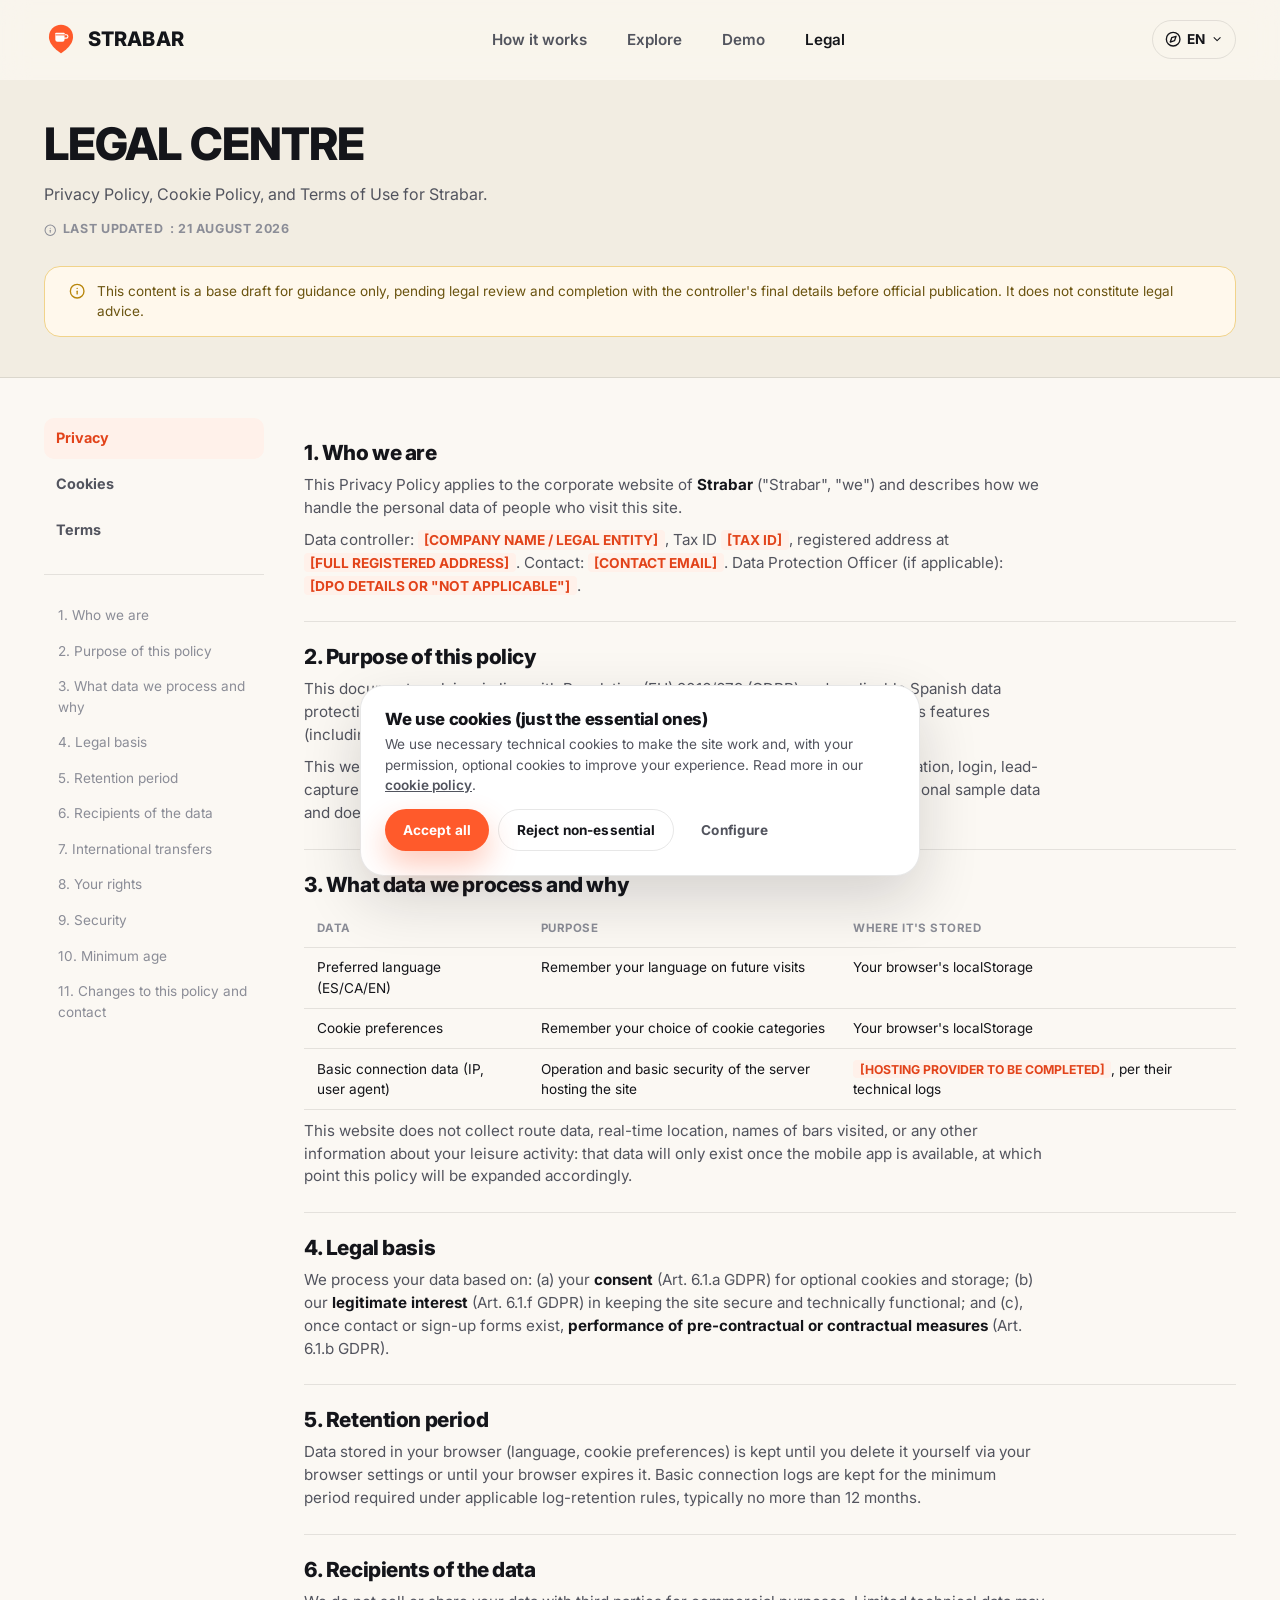
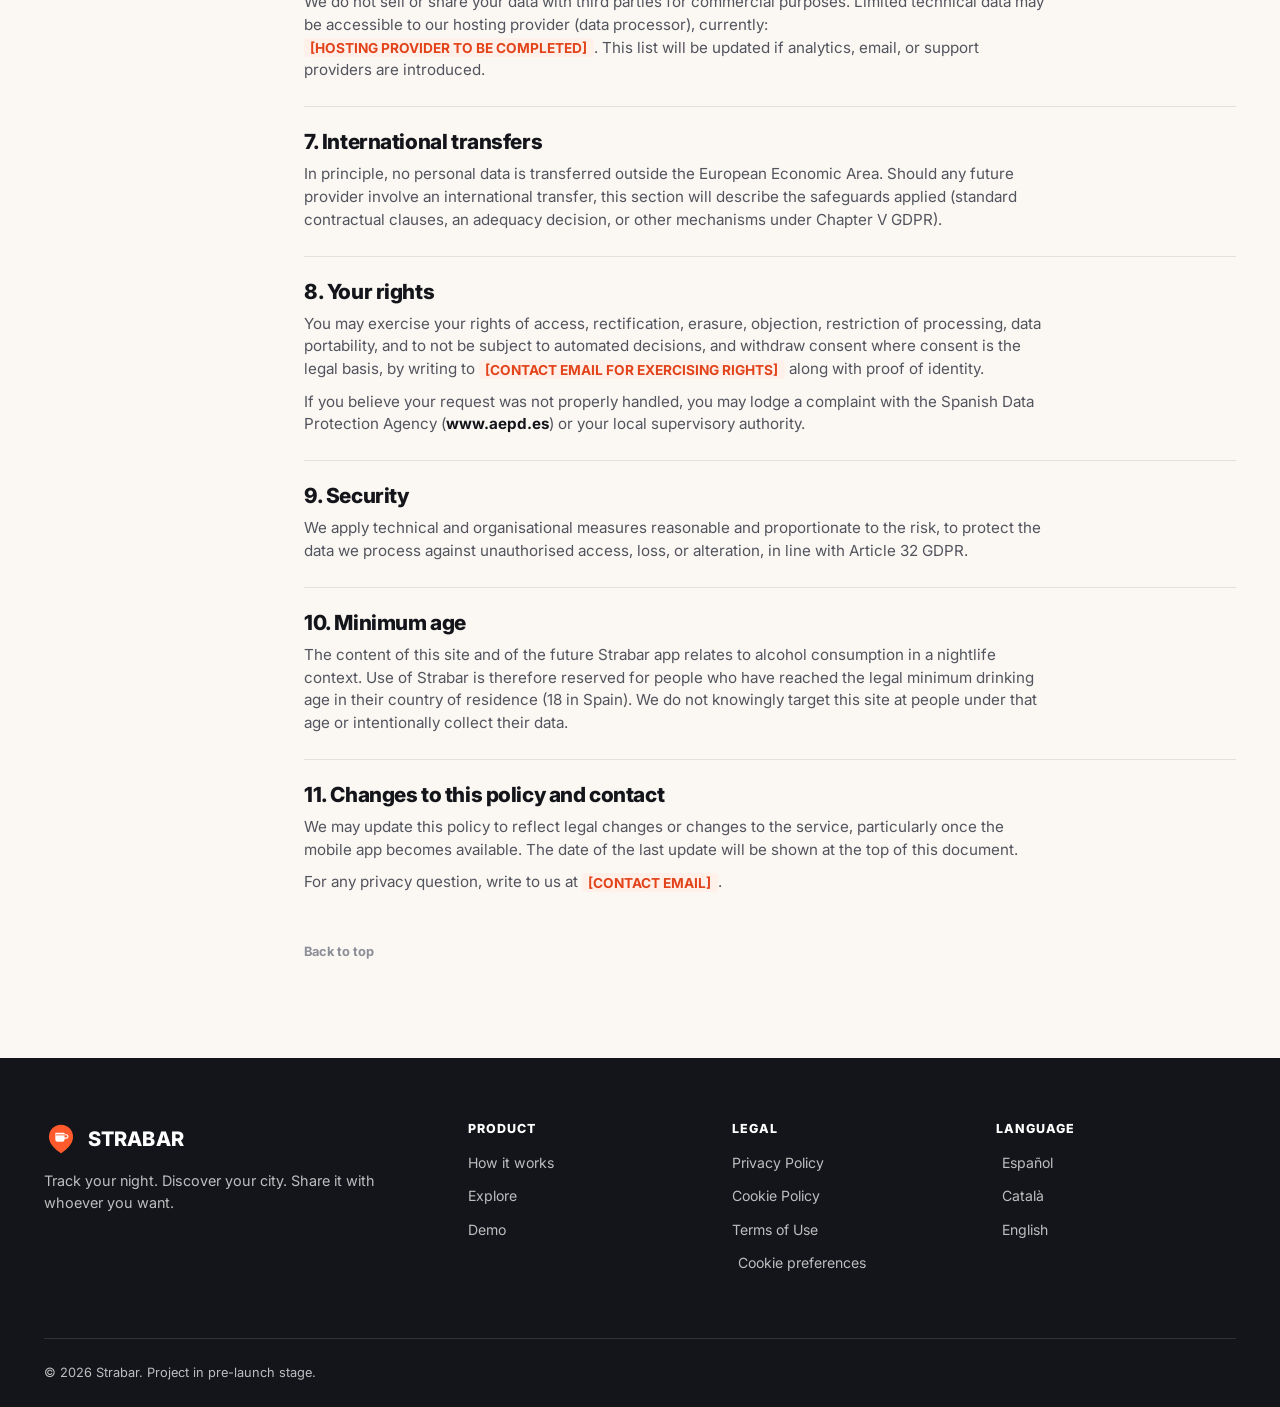
==== legal.html @ cbfdb794 "Add Strabar corporate landing page (HTML/CSS/vanilla JS) Full pre-launch marketing site for Strabar," ====
<!DOCTYPE html>
<html lang="es">
  <head>
    <meta charset="UTF-8" />
    <meta name="viewport" content="width=device-width, initial-scale=1" />
    <title>Strabar — Legal</title>
    <meta name="description" content="Privacy Policy, Cookie Policy and Terms of Use for Strabar." />
    <meta name="theme-color" content="#FBF8F3" />
    <link rel="icon" href="data:image/svg+xml,%3Csvg xmlns='http://www.w3.org/2000/svg' viewBox='0 0 48 48'%3E%3Cpath d='M24 4C14.6 4 7 11.6 7 21c0 13 17 23 17 23s17-10 17-23C41 11.6 33.4 4 24 4z' fill='%23FF5A2B'/%3E%3Cpath d='M17 15h11a1 1 0 0 1 1 1v9a3 3 0 0 1-3 3h-7a3 3 0 0 1-3-3v-9a1 1 0 0 1 1-1z' fill='%23fff'/%3E%3C/svg%3E" />
    <link rel="preconnect" href="https://fonts.googleapis.com" />
    <link rel="preconnect" href="https://fonts.gstatic.com" crossorigin />
    <link href="https://fonts.googleapis.com/css2?family=Inter:wght@400;500;600;700;800;900&display=swap" rel="stylesheet" />
    <link rel="stylesheet" href="css/style.css" />
    <link rel="stylesheet" href="css/responsive.css" />
    <link rel="stylesheet" href="css/legal.css" />
  </head>
  <body id="top">
    <svg style="display: none" aria-hidden="true">
      <symbol id="icon-logo" viewBox="0 0 48 48">
        <path d="M24 4C14.6 4 7 11.6 7 21c0 13 17 23 17 23s17-10 17-23C41 11.6 33.4 4 24 4z" fill="#FF5A2B" stroke="none" />
        <path d="M17 15h11a1 1 0 0 1 1 1v9a3 3 0 0 1-3 3h-7a3 3 0 0 1-3-3v-9a1 1 0 0 1 1-1z" fill="#FFFFFF" stroke="none" />
        <path d="M29 18h2.4a2.4 2.4 0 0 1 0 4.8H29" fill="none" stroke="#FFFFFF" stroke-width="1.6" />
        <line x1="17" y1="18.2" x2="29" y2="18.2" stroke="#FF5A2B" stroke-width="1.3" />
      </symbol>
      <symbol id="icon-chevron-down" viewBox="0 0 24 24"><polyline points="6 9 12 15 18 9" /></symbol>
      <symbol id="icon-info" viewBox="0 0 24 24"><circle cx="12" cy="12" r="10" /><line x1="12" y1="16" x2="12" y2="12" /><line x1="12" y1="8" x2="12.01" y2="8" /></symbol>
      <symbol id="icon-x" viewBox="0 0 24 24"><line x1="18" y1="6" x2="6" y2="18" /><line x1="6" y1="6" x2="18" y2="18" /></symbol>
      <symbol id="icon-compass" viewBox="0 0 24 24"><circle cx="12" cy="12" r="10" /><polygon points="16.24 7.76 14.12 14.12 7.76 16.24 9.88 9.88 16.24 7.76" /></symbol>
      <symbol id="icon-arrow-up" viewBox="0 0 24 24"><line x1="12" y1="19" x2="12" y2="5" /><polyline points="5 12 12 5 19 12" /></symbol>
    </svg>

    <a class="skip-link" href="#main" data-i18n="nav.skip">Skip to main content</a>

    <!-- ===================== HEADER (shared) ===================== -->
    <header class="site-header">
      <div class="container">
        <a href="index.html" class="brand">
          <svg class="icon brand-mark" aria-hidden="true"><use href="#icon-logo" /></svg>
          <span class="brand-word">Strabar</span>
        </a>
        <nav class="nav-desktop" aria-label="Primary">
          <ul>
            <li><a href="index.html#how" data-i18n="nav.how">How it works</a></li>
            <li><a href="index.html#discover" data-i18n="nav.explore">Explore</a></li>
            <li><a href="index.html#demo" data-i18n="nav.demo">Demo</a></li>
            <li><a href="legal.html" aria-current="page" data-i18n="nav.legal">Legal</a></li>
          </ul>
        </nav>
        <div class="header-actions">
          <div class="lang-switch">
            <button class="lang-btn" aria-haspopup="true" aria-expanded="false">
              <svg class="icon" aria-hidden="true"><use href="#icon-compass" /></svg>
              <span data-lang-current-label>ES</span>
              <svg class="icon" aria-hidden="true" style="width: 0.9em; height: 0.9em"><use href="#icon-chevron-down" /></svg>
            </button>
            <div class="lang-menu" role="menu">
              <button class="lang-option" role="menuitemradio" data-lang-option="es" aria-checked="true">Español</button>
              <button class="lang-option" role="menuitemradio" data-lang-option="ca" aria-checked="false">Català</button>
              <button class="lang-option" role="menuitemradio" data-lang-option="en" aria-checked="false">English</button>
            </div>
          </div>
          <button class="hamburger" aria-label="Menu" aria-expanded="false" aria-controls="mobile-nav">
            <span></span><span></span><span></span>
          </button>
        </div>
      </div>
    </header>

    <nav id="mobile-nav" class="mobile-nav" aria-label="Mobile">
      <ul>
        <li><a href="index.html#how" data-i18n="nav.how">How it works</a></li>
        <li><a href="index.html#discover" data-i18n="nav.explore">Explore</a></li>
        <li><a href="index.html#demo" data-i18n="nav.demo">Demo</a></li>
        <li><a href="legal.html" data-i18n="nav.legal">Legal</a></li>
      </ul>
      <div class="mobile-nav-footer">
        <a href="index.html#demo" class="btn btn-primary btn-block" data-i18n="nav.cta">Try the demo</a>
        <div class="mobile-nav-langs">
          <button data-lang-option="es" aria-checked="true">ES</button>
          <button data-lang-option="ca" aria-checked="false">CA</button>
          <button data-lang-option="en" aria-checked="false">EN</button>
        </div>
      </div>
    </nav>

    <main id="main">
      <section class="legal-hero">
        <div class="container">
          <h1 data-i18n="legal.title">Legal centre</h1>
          <p data-i18n="legal.subtitle">Privacy Policy, Cookie Policy, and Terms of Use for Strabar.</p>
          <span class="legal-updated">
            <svg class="icon" style="width: 1em; height: 1em"><use href="#icon-info" /></svg>
            <span data-i18n="legal.updated">Last updated</span>: 21 August 2026
          </span>
          <div class="legal-disclaimer">
            <svg class="icon" aria-hidden="true"><use href="#icon-info" /></svg>
            <span data-i18n="legal.disclaimer">
              This content is a base draft for guidance only, pending legal review and completion with the
              controller's final details before official publication. It does not constitute legal advice.
            </span>
          </div>
        </div>
      </section>

      <div class="container legal-layout">
        <!-- Mobile tab bar -->
        <div class="legal-tabbar" role="tablist">
          <button class="is-active" data-doc-tab="privacy" data-i18n="legal.tabPrivacy">Privacy</button>
          <button data-doc-tab="cookies" data-i18n="legal.tabCookies">Cookies</button>
          <button data-doc-tab="terms" data-i18n="legal.tabTerms">Terms</button>
        </div>

        <!-- Desktop sidebar -->
        <aside class="legal-sidebar">
          <nav aria-label="Legal documents">
            <div class="legal-doc-switch">
              <button class="is-active" data-doc-tab="privacy" data-i18n="legal.tabPrivacy">Privacy</button>
              <button data-doc-tab="cookies" data-i18n="legal.tabCookies">Cookies</button>
              <button data-doc-tab="terms" data-i18n="legal.tabTerms">Terms</button>
            </div>
            <div class="legal-toc" data-legal-toc></div>
          </nav>
        </aside>

        <!-- Content -->
        <div>
          <!-- ============================================================
               PRIVACY POLICY
               ============================================================ -->
          <article class="legal-doc is-active" data-doc="privacy">
            <div class="i18n-block" data-lang="es">
              <section id="priv-1-es"><h2>1. Quiénes somos</h2>
                <p>Esta política de privacidad se aplica al sitio web corporativo de <strong>Strabar</strong> (en adelante, "Strabar" o "nosotros") y describe cómo tratamos los datos personales de las personas que visitan esta web.</p>
                <p>Responsable del tratamiento: <span class="placeholder">[NOMBRE / RAZÓN SOCIAL DE LA EMPRESA]</span>, con NIF/CIF <span class="placeholder">[NIF/CIF]</span> y domicilio en <span class="placeholder">[DOMICILIO SOCIAL COMPLETO]</span>. Contacto: <span class="placeholder">[EMAIL DE CONTACTO]</span>. Delegado de Protección de Datos (si aplica): <span class="placeholder">[DATOS DEL DPO O "NO APLICA"]</span>.</p>
              </section>
              <section id="priv-2-es"><h2>2. Objeto de esta política</h2>
                <p>El objetivo de este documento es informarte, de forma clara y conforme al Reglamento (UE) 2016/679 (RGPD) y a la Ley Orgánica 3/2018 de Protección de Datos Personales y garantía de los derechos digitales (LOPDGDD), sobre cómo tratamos tus datos cuando visitas esta web o interactúas con sus funcionalidades (incluida la demo interactiva).</p>
                <p>Actualmente esta web es un escaparate corporativo e informativo: no existe registro de usuarios, inicio de sesión, formularios de captación ni backend. La demo interactiva funciona íntegramente en tu navegador, con datos ficticios, y no envía información a ningún servidor.</p>
              </section>
              <section id="priv-3-es"><h2>3. Qué datos tratamos y con qué finalidad</h2>
                <div class="legal-table-wrap">
                  <table class="legal-table">
                    <thead><tr><th>Dato</th><th>Finalidad</th><th>Dónde se almacena</th></tr></thead>
                    <tbody>
                      <tr><td>Idioma preferido (ES/CA/EN)</td><td>Recordar tu idioma en próximas visitas</td><td>localStorage de tu navegador</td></tr>
                      <tr><td>Preferencias de cookies</td><td>Recordar tu elección sobre categorías de cookies</td><td>localStorage de tu navegador</td></tr>
                      <tr><td>Datos técnicos de conexión (IP, user-agent)</td><td>Funcionamiento y seguridad básica del servidor que aloja la web</td><td><span class="placeholder">[PROVEEDOR DE HOSTING A COMPLETAR]</span>, según sus logs técnicos</td></tr>
                    </tbody>
                  </table>
                </div>
                <p>No se recogen datos de rutas, ubicación en tiempo real, nombres de bares visitados ni ninguna otra información sobre tu actividad de ocio a través de esta web: esos datos solo existirán cuando la aplicación móvil esté disponible, momento en el que esta política se ampliará con el detalle correspondiente.</p>
              </section>
              <section id="priv-4-es"><h2>4. Base jurídica del tratamiento</h2>
                <p>Tratamos tus datos sobre la base de: (a) tu <strong>consentimiento</strong> (art. 6.1.a RGPD) para las cookies y almacenamientos opcionales; (b) nuestro <strong>interés legítimo</strong> (art. 6.1.f RGPD) en garantizar la seguridad y el correcto funcionamiento técnico de la web; y (c), cuando en el futuro existan formularios de contacto o registro, la <strong>ejecución de medidas precontractuales o contractuales</strong> (art. 6.1.b RGPD).</p>
              </section>
              <section id="priv-5-es"><h2>5. Plazo de conservación</h2>
                <p>Los datos guardados en tu navegador (idioma, preferencias de cookies) se conservan hasta que los borres tú mismo desde la configuración de tu navegador o hasta que caduquen según la política de dicho navegador. Los datos técnicos de conexión se conservan durante el plazo mínimo necesario según la normativa de conservación de logs aplicable, habitualmente no superior a 12 meses.</p>
              </section>
              <section id="priv-6-es"><h2>6. Destinatarios de los datos</h2>
                <p>No cedemos tus datos a terceros con fines comerciales. Podrán acceder a datos técnicos limitados los proveedores que nos prestan servicios de alojamiento web (encargados del tratamiento), actualmente: <span class="placeholder">[PROVEEDOR DE HOSTING A COMPLETAR]</span>. Se actualizará esta lista si se incorporan proveedores de analítica, email o atención al cliente.</p>
              </section>
              <section id="priv-7-es"><h2>7. Transferencias internacionales</h2>
                <p>En principio no se realizan transferencias internacionales de datos fuera del Espacio Económico Europeo. Si en el futuro algún proveedor implicara una transferencia internacional, se informará aquí de las garantías aplicadas (cláusulas contractuales tipo, decisión de adecuación u otras previstas en el Capítulo V del RGPD).</p>
              </section>
              <section id="priv-8-es"><h2>8. Tus derechos</h2>
                <p>Puedes ejercer en cualquier momento tus derechos de acceso, rectificación, supresión, oposición, limitación del tratamiento, portabilidad de los datos y a no ser objeto de decisiones automatizadas, así como retirar tu consentimiento cuando este sea la base del tratamiento, escribiendo a <span class="placeholder">[EMAIL DE CONTACTO PARA EJERCER DERECHOS]</span> adjuntando copia de un documento que acredite tu identidad.</p>
                <p>Si consideras que no hemos atendido correctamente tu solicitud, puedes presentar una reclamación ante la Agencia Española de Protección de Datos (<strong>www.aepd.es</strong>).</p>
              </section>
              <section id="priv-9-es"><h2>9. Seguridad</h2>
                <p>Aplicamos medidas técnicas y organizativas razonables y proporcionadas al riesgo para proteger los datos que tratamos frente a accesos no autorizados, pérdida o alteración, conforme al artículo 32 del RGPD.</p>
              </section>
              <section id="priv-10-es"><h2>10. Edad mínima</h2>
                <p>El contenido de este sitio y de la futura aplicación Strabar está relacionado con el consumo de bebidas alcohólicas en un contexto de ocio nocturno. Por ello, el uso de Strabar está reservado a personas que hayan alcanzado la edad legal mínima para el consumo de alcohol en su país de residencia (en España, 18 años). No dirigimos conscientemente esta web a menores de esa edad ni recogemos intencionadamente sus datos.</p>
              </section>
              <section id="priv-11-es"><h2>11. Cambios en esta política y contacto</h2>
                <p>Podemos actualizar esta política para adaptarla a novedades legislativas o a cambios en el servicio, especialmente quando la aplicación móvil esté disponible. Publicaremos la fecha de la última actualización en la parte superior de este documento.</p>
                <p>Para cualquier consulta sobre privacidad, escríbenos a <span class="placeholder">[EMAIL DE CONTACTO]</span>.</p>
              </section>
            </div>

            <div class="i18n-block" data-lang="en" style="display: none">
              <section id="priv-1-en"><h2>1. Who we are</h2>
                <p>This Privacy Policy applies to the corporate website of <strong>Strabar</strong> ("Strabar", "we") and describes how we handle the personal data of people who visit this site.</p>
                <p>Data controller: <span class="placeholder">[COMPANY NAME / LEGAL ENTITY]</span>, Tax ID <span class="placeholder">[TAX ID]</span>, registered address at <span class="placeholder">[FULL REGISTERED ADDRESS]</span>. Contact: <span class="placeholder">[CONTACT EMAIL]</span>. Data Protection Officer (if applicable): <span class="placeholder">[DPO DETAILS OR "NOT APPLICABLE"]</span>.</p>
              </section>
              <section id="priv-2-en"><h2>2. Purpose of this policy</h2>
                <p>This document explains, in line with Regulation (EU) 2016/679 (GDPR) and applicable Spanish data protection law (LOPDGDD), how we process your data when you visit this site or use its features (including the interactive demo).</p>
                <p>This website is currently a corporate, informational showcase: there is no user registration, login, lead-capture form, or backend. The interactive demo runs entirely in your browser with fictional sample data and does not send any information to a server.</p>
              </section>
              <section id="priv-3-en"><h2>3. What data we process and why</h2>
                <div class="legal-table-wrap">
                  <table class="legal-table">
                    <thead><tr><th>Data</th><th>Purpose</th><th>Where it's stored</th></tr></thead>
                    <tbody>
                      <tr><td>Preferred language (ES/CA/EN)</td><td>Remember your language on future visits</td><td>Your browser's localStorage</td></tr>
                      <tr><td>Cookie preferences</td><td>Remember your choice of cookie categories</td><td>Your browser's localStorage</td></tr>
                      <tr><td>Basic connection data (IP, user agent)</td><td>Operation and basic security of the server hosting the site</td><td><span class="placeholder">[HOSTING PROVIDER TO BE COMPLETED]</span>, per their technical logs</td></tr>
                    </tbody>
                  </table>
                </div>
                <p>This website does not collect route data, real-time location, names of bars visited, or any other information about your leisure activity: that data will only exist once the mobile app is available, at which point this policy will be expanded accordingly.</p>
              </section>
              <section id="priv-4-en"><h2>4. Legal basis</h2>
                <p>We process your data based on: (a) your <strong>consent</strong> (Art. 6.1.a GDPR) for optional cookies and storage; (b) our <strong>legitimate interest</strong> (Art. 6.1.f GDPR) in keeping the site secure and technically functional; and (c), once contact or sign-up forms exist, <strong>performance of pre-contractual or contractual measures</strong> (Art. 6.1.b GDPR).</p>
              </section>
              <section id="priv-5-en"><h2>5. Retention period</h2>
                <p>Data stored in your browser (language, cookie preferences) is kept until you delete it yourself via your browser settings or until your browser expires it. Basic connection logs are kept for the minimum period required under applicable log-retention rules, typically no more than 12 months.</p>
              </section>
              <section id="priv-6-en"><h2>6. Recipients of the data</h2>
                <p>We do not sell or share your data with third parties for commercial purposes. Limited technical data may be accessible to our hosting provider (data processor), currently: <span class="placeholder">[HOSTING PROVIDER TO BE COMPLETED]</span>. This list will be updated if analytics, email, or support providers are introduced.</p>
              </section>
              <section id="priv-7-en"><h2>7. International transfers</h2>
                <p>In principle, no personal data is transferred outside the European Economic Area. Should any future provider involve an international transfer, this section will describe the safeguards applied (standard contractual clauses, an adequacy decision, or other mechanisms under Chapter V GDPR).</p>
              </section>
              <section id="priv-8-en"><h2>8. Your rights</h2>
                <p>You may exercise your rights of access, rectification, erasure, objection, restriction of processing, data portability, and to not be subject to automated decisions, and withdraw consent where consent is the legal basis, by writing to <span class="placeholder">[CONTACT EMAIL FOR EXERCISING RIGHTS]</span> along with proof of identity.</p>
                <p>If you believe your request was not properly handled, you may lodge a complaint with the Spanish Data Protection Agency (<strong>www.aepd.es</strong>) or your local supervisory authority.</p>
              </section>
              <section id="priv-9-en"><h2>9. Security</h2>
                <p>We apply technical and organisational measures reasonable and proportionate to the risk, to protect the data we process against unauthorised access, loss, or alteration, in line with Article 32 GDPR.</p>
              </section>
              <section id="priv-10-en"><h2>10. Minimum age</h2>
                <p>The content of this site and of the future Strabar app relates to alcohol consumption in a nightlife context. Use of Strabar is therefore reserved for people who have reached the legal minimum drinking age in their country of residence (18 in Spain). We do not knowingly target this site at people under that age or intentionally collect their data.</p>
              </section>
              <section id="priv-11-en"><h2>11. Changes to this policy and contact</h2>
                <p>We may update this policy to reflect legal changes or changes to the service, particularly once the mobile app becomes available. The date of the last update will be shown at the top of this document.</p>
                <p>For any privacy question, write to us at <span class="placeholder">[CONTACT EMAIL]</span>.</p>
              </section>
            </div>

            <div class="i18n-block" data-lang="ca" style="display: none">
              <section id="priv-1-ca"><h2>1. Qui som</h2>
                <p>Aquesta política de privacitat s'aplica al lloc web corporatiu de <strong>Strabar</strong> ("Strabar", "nosaltres") i descriu com tractem les dades personals de les persones que visiten aquest lloc.</p>
                <p>Responsable del tractament: <span class="placeholder">[NOM / RAÓ SOCIAL DE L'EMPRESA]</span>, amb NIF/CIF <span class="placeholder">[NIF/CIF]</span> i domicili a <span class="placeholder">[DOMICILI SOCIAL COMPLET]</span>. Contacte: <span class="placeholder">[EMAIL DE CONTACTE]</span>. Delegat de Protecció de Dades (si escau): <span class="placeholder">[DADES DEL DPO O "NO APLICA"]</span>.</p>
              </section>
              <section id="priv-2-ca"><h2>2. Objecte d'aquesta política</h2>
                <p>Aquest document t'informa, de manera clara i conforme al Reglament (UE) 2016/679 (RGPD) i a la LOPDGDD, sobre com tractem les teves dades quan visites aquest lloc web o interactues amb les seves funcionalitats (inclosa la demo interactiva).</p>
                <p>Actualment aquest lloc és un aparador corporatiu i informatiu: no hi ha registre d'usuaris, inici de sessió, formularis de captació ni backend. La demo interactiva funciona íntegrament al teu navegador, amb dades fictícies, i no envia informació a cap servidor.</p>
              </section>
              <section id="priv-3-ca"><h2>3. Quines dades tractem i amb quina finalitat</h2>
                <div class="legal-table-wrap">
                  <table class="legal-table">
                    <thead><tr><th>Dada</th><th>Finalitat</th><th>On s'emmagatzema</th></tr></thead>
                    <tbody>
                      <tr><td>Idioma preferit (ES/CA/EN)</td><td>Recordar el teu idioma en properes visites</td><td>localStorage del teu navegador</td></tr>
                      <tr><td>Preferències de cookies</td><td>Recordar la teva elecció sobre categories de cookies</td><td>localStorage del teu navegador</td></tr>
                      <tr><td>Dades tècniques de connexió (IP, user-agent)</td><td>Funcionament i seguretat bàsica del servidor que allotja el lloc</td><td><span class="placeholder">[PROVEÏDOR D'ALLOTJAMENT A COMPLETAR]</span>, segons els seus registres tècnics</td></tr>
                    </tbody>
                  </table>
                </div>
                <p>No es recullen dades de rutes, ubicació en temps real, noms de bars visitats ni cap altra informació sobre la teva activitat d'oci a través d'aquest lloc: aquestes dades només existiran quan l'aplicació mòbil estigui disponible, moment en què aquesta política s'ampliarà amb el detall corresponent.</p>
              </section>
              <section id="priv-4-ca"><h2>4. Base jurídica del tractament</h2>
                <p>Tractem les teves dades sobre la base de: (a) el teu <strong>consentiment</strong> (art. 6.1.a RGPD) per a les cookies i emmagatzematges opcionals; (b) el nostre <strong>interès legítim</strong> (art. 6.1.f RGPD) a garantir la seguretat i el correcte funcionament tècnic del lloc; i (c), quan en el futur hi hagi formularis de contacte o registre, l'<strong>execució de mesures precontractuals o contractuals</strong> (art. 6.1.b RGPD).</p>
              </section>
              <section id="priv-5-ca"><h2>5. Termini de conservació</h2>
                <p>Les dades desades al teu navegador (idioma, preferències de cookies) es conserven fins que les esborris tu mateix des de la configuració del navegador o fins que caduquin segons la política d'aquest. Les dades tècniques de connexió es conserven durant el termini mínim necessari segons la normativa aplicable, habitualment no superior a 12 mesos.</p>
              </section>
              <section id="priv-6-ca"><h2>6. Destinataris de les dades</h2>
                <p>No cedim les teves dades a tercers amb fins comercials. Hi poden accedir, a dades tècniques limitades, els proveïdors que ens presten serveis d'allotjament web (encarregats del tractament), actualment: <span class="placeholder">[PROVEÏDOR D'ALLOTJAMENT A COMPLETAR]</span>. Aquesta llista s'actualitzarà si s'incorporen proveïdors d'analítica, correu o atenció al client.</p>
              </section>
              <section id="priv-7-ca"><h2>7. Transferències internacionals</h2>
                <p>En principi no es realitzen transferències internacionals de dades fora de l'Espai Econòmic Europeu. Si en el futur algun proveïdor impliqués una transferència internacional, s'informarà aquí de les garanties aplicades (clàusules contractuals tipus, decisió d'adequació o altres previstes al Capítol V del RGPD).</p>
              </section>
              <section id="priv-8-ca"><h2>8. Els teus drets</h2>
                <p>Pots exercir en qualsevol moment els teus drets d'accés, rectificació, supressió, oposició, limitació del tractament, portabilitat de les dades i a no ser objecte de decisions automatitzades, així com retirar el teu consentiment quan aquest en sigui la base, escrivint a <span class="placeholder">[EMAIL DE CONTACTE PER EXERCIR DRETS]</span> adjuntant còpia d'un document que acrediti la teva identitat.</p>
                <p>Si consideres que no hem atès correctament la teva sol·licitud, pots presentar una reclamació davant l'Agència Espanyola de Protecció de Dades (<strong>www.aepd.es</strong>).</p>
              </section>
              <section id="priv-9-ca"><h2>9. Seguretat</h2>
                <p>Apliquem mesures tècniques i organitzatives raonables i proporcionades al risc per protegir les dades que tractem davant d'accessos no autoritzats, pèrdua o alteració, conforme a l'article 32 del RGPD.</p>
              </section>
              <section id="priv-10-ca"><h2>10. Edat mínima</h2>
                <p>El contingut d'aquest lloc i de la futura aplicació Strabar està relacionat amb el consum de begudes alcohòliques en un context d'oci nocturn. Per això, l'ús de Strabar està reservat a persones que hagin assolit l'edat legal mínima per al consum d'alcohol al seu país de residència (a Espanya, 18 anys). No dirigim conscientment aquest lloc a menors d'aquesta edat ni recollim intencionadament les seves dades.</p>
              </section>
              <section id="priv-11-ca"><h2>11. Canvis en aquesta política i contacte</h2>
                <p>Podem actualitzar aquesta política per adaptar-la a novetats legislatives o a canvis en el servei, especialment quan l'aplicació mòbil estigui disponible. Publicarem la data de l'última actualització a la part superior d'aquest document.</p>
                <p>Per a qualsevol consulta sobre privacitat, escriu-nos a <span class="placeholder">[EMAIL DE CONTACTE]</span>.</p>
              </section>
            </div>
            <a class="back-to-top" href="#top" data-i18n="legal.backToTop">Back to top</a>
          </article>

          <!-- ============================================================
               COOKIE POLICY
               ============================================================ -->
          <article class="legal-doc" data-doc="cookies">
            <div class="i18n-block" data-lang="es">
              <section id="cook-1-es"><h2>1. Qué son las cookies y tecnologías similares</h2>
                <p>Las cookies son pequeños archivos que un sitio web guarda en tu navegador. El <strong>localStorage</strong> es una tecnología similar que también permite almacenar información en tu navegador, sin fecha de caducidad automática, y es la que utiliza actualmente esta web en lugar de cookies tradicionales.</p>
              </section>
              <section id="cook-2-es"><h2>2. Qué utiliza actualmente esta web</h2>
                <p>Esta web <strong>no instala cookies de terceros, analíticas ni publicitarias</strong>. Únicamente utiliza almacenamiento local (localStorage) estrictamente necesario para su funcionamiento:</p>
                <div class="legal-table-wrap">
                  <table class="legal-table">
                    <thead><tr><th>Nombre</th><th>Tipo</th><th>Finalidad</th><th>Duración</th></tr></thead>
                    <tbody>
                      <tr><td><code>strabar_lang</code></td><td>Necesaria / técnica</td><td>Recordar el idioma elegido (ES/CA/EN)</td><td>Hasta que la borres</td></tr>
                      <tr><td><code>strabar_cookie_consent</code></td><td>Necesaria / técnica</td><td>Recordar tus preferencias de cookies</td><td>Hasta que la borres</td></tr>
                    </tbody>
                  </table>
                </div>
              </section>
              <section id="cook-3-es"><h2>3. Categorías preparadas para el futuro</h2>
                <p>El panel de preferencias de esta web incluye, además, las categorías de <strong>analíticas</strong>, <strong>preferencias</strong> y <strong>marketing</strong>. Estas categorías están preparadas de cara a futuras ampliaciones (por ejemplo, si se incorpora una herramienta de analítica web), pero <strong>actualmente no se utiliza ninguna cookie ni tecnología de este tipo</strong>. Si en el futuro se activan, esta política se actualizará detallando el proveedor, la finalidad y la duración concretas de cada una.</p>
              </section>
              <section id="cook-4-es"><h2>4. Cómo gestionar tus preferencias</h2>
                <p>Puedes aceptar todas las categorías, rechazar las no esenciales o configurar tu elección desde el banner que aparece en tu primera visita. Puedes cambiar tu decisión en cualquier momento desde el enlace "Preferencias de cookies" del pie de página.</p>
              </section>
              <section id="cook-5-es"><h2>5. Cookies de terceros</h2>
                <p>Esta web utiliza Google Fonts para cargar tipografías. Consulta la política de privacidad de Google para más información sobre su tratamiento de datos técnicos de solicitud de fuentes. No se emplean píxeles de seguimiento, botones sociales con rastreo ni ninguna otra tecnología de terceros.</p>
              </section>
              <section id="cook-6-es"><h2>6. Cambios en esta política</h2>
                <p>Actualizaremos esta política cuando cambien las tecnologías utilizadas por la web. Te recomendamos revisarla periódicamente.</p>
              </section>
            </div>

            <div class="i18n-block" data-lang="en" style="display: none">
              <section id="cook-1-en"><h2>1. What cookies and similar technologies are</h2>
                <p>Cookies are small files a website stores in your browser. <strong>localStorage</strong> is a similar technology that also stores information in your browser, without automatic expiry, and is what this site currently uses instead of traditional cookies.</p>
              </section>
              <section id="cook-2-en"><h2>2. What this site currently uses</h2>
                <p>This site <strong>does not set third-party, analytics, or advertising cookies</strong>. It only uses local storage (localStorage) that is strictly necessary for it to work:</p>
                <div class="legal-table-wrap">
                  <table class="legal-table">
                    <thead><tr><th>Name</th><th>Type</th><th>Purpose</th><th>Duration</th></tr></thead>
                    <tbody>
                      <tr><td><code>strabar_lang</code></td><td>Necessary / technical</td><td>Remember the chosen language (ES/CA/EN)</td><td>Until deleted</td></tr>
                      <tr><td><code>strabar_cookie_consent</code></td><td>Necessary / technical</td><td>Remember your cookie preferences</td><td>Until deleted</td></tr>
                    </tbody>
                  </table>
                </div>
              </section>
              <section id="cook-3-en"><h2>3. Categories prepared for future use</h2>
                <p>The preferences panel on this site also includes the categories <strong>Analytics</strong>, <strong>Preferences</strong>, and <strong>Marketing</strong>. These are ready for future expansion (for example, if a web analytics tool is introduced), but <strong>no cookie or tracking technology of this kind is in use today</strong>. If any are activated in the future, this policy will be updated with the specific provider, purpose, and duration of each.</p>
              </section>
              <section id="cook-4-en"><h2>4. How to manage your preferences</h2>
                <p>You can accept all categories, reject non-essential ones, or configure your choice from the banner shown on your first visit. You can change your decision at any time via the "Cookie preferences" link in the footer.</p>
              </section>
              <section id="cook-5-en"><h2>5. Third-party cookies</h2>
                <p>This site uses Google Fonts to load typefaces. See Google's privacy policy for details on how it handles technical font-request data. No tracking pixels, social buttons with tracking, or any other third-party technology is used.</p>
              </section>
              <section id="cook-6-en"><h2>6. Changes to this policy</h2>
                <p>We will update this policy whenever the technologies used by the site change. We recommend reviewing it periodically.</p>
              </section>
            </div>

            <div class="i18n-block" data-lang="ca" style="display: none">
              <section id="cook-1-ca"><h2>1. Què són les cookies i tecnologies similars</h2>
                <p>Les cookies són petits arxius que un lloc web desa al teu navegador. El <strong>localStorage</strong> és una tecnologia similar que també permet emmagatzemar informació al teu navegador, sense data de caducitat automàtica, i és la que utilitza actualment aquest lloc en lloc de cookies tradicionals.</p>
              </section>
              <section id="cook-2-ca"><h2>2. Què utilitza actualment aquest lloc</h2>
                <p>Aquest lloc <strong>no instal·la cookies de tercers, analítiques ni publicitàries</strong>. Només utilitza emmagatzematge local (localStorage) estrictament necessari per al seu funcionament:</p>
                <div class="legal-table-wrap">
                  <table class="legal-table">
                    <thead><tr><th>Nom</th><th>Tipus</th><th>Finalitat</th><th>Durada</th></tr></thead>
                    <tbody>
                      <tr><td><code>strabar_lang</code></td><td>Necessària / tècnica</td><td>Recordar l'idioma triat (ES/CA/EN)</td><td>Fins que l'esborris</td></tr>
                      <tr><td><code>strabar_cookie_consent</code></td><td>Necessària / tècnica</td><td>Recordar les teves preferències de cookies</td><td>Fins que l'esborris</td></tr>
                    </tbody>
                  </table>
                </div>
              </section>
              <section id="cook-3-ca"><h2>3. Categories preparades per al futur</h2>
                <p>El panell de preferències d'aquest lloc inclou, a més, les categories d'<strong>analítiques</strong>, <strong>preferències</strong> i <strong>màrqueting</strong>. Aquestes categories estan preparades de cara a futures ampliacions (per exemple, si s'incorpora una eina d'analítica web), però <strong>actualment no s'utilitza cap cookie ni tecnologia d'aquest tipus</strong>. Si en el futur s'activen, aquesta política s'actualitzarà detallant el proveïdor, la finalitat i la durada concretes de cadascuna.</p>
              </section>
              <section id="cook-4-ca"><h2>4. Com gestionar les teves preferències</h2>
                <p>Pots acceptar totes les categories, rebutjar les no essencials o configurar la teva elecció des del bàner que apareix a la teva primera visita. Pots canviar la teva decisió en qualsevol moment des de l'enllaç "Preferències de cookies" del peu de pàgina.</p>
              </section>
              <section id="cook-5-ca"><h2>5. Cookies de tercers</h2>
                <p>Aquest lloc utilitza Google Fonts per carregar tipografies. Consulta la política de privacitat de Google per a més informació sobre el seu tractament de dades tècniques de sol·licitud de fonts. No s'utilitzen píxels de seguiment, botons socials amb rastreig ni cap altra tecnologia de tercers.</p>
              </section>
              <section id="cook-6-ca"><h2>6. Canvis en aquesta política</h2>
                <p>Actualitzarem aquesta política quan canviïn les tecnologies utilitzades pel lloc. Et recomanem revisar-la periòdicament.</p>
              </section>
            </div>
            <a class="back-to-top" href="#top" data-i18n="legal.backToTop">Back to top</a>
          </article>

          <!-- ============================================================
               TERMS OF USE
               ============================================================ -->
          <article class="legal-doc" data-doc="terms">
            <div class="i18n-block" data-lang="es">
              <section id="term-1-es"><h2>1. Objeto y aceptación</h2>
                <p>Estos Términos y Condiciones regulan el acceso y uso del sitio web corporativo de Strabar. Al navegar por este sitio aceptas estos términos; si no estás de acuerdo, te pedimos que no lo utilices.</p>
              </section>
              <section id="term-2-es"><h2>2. Descripción del servicio</h2>
                <p>Este sitio web tiene una finalidad corporativa e informativa: presenta el proyecto Strabar, explica su concepto y ofrece una demo interactiva simplificada. <strong>La aplicación móvil Strabar todavía no está disponible</strong> para descarga ni para uso real. La demo de esta web es una simulación con datos ficticios que se ejecuta enteramente en tu navegador, sin conexión a ningún servidor ni recogida de datos reales de rutas o ubicación.</p>
              </section>
              <section id="term-3-es"><h2>3. Edad mínima de acceso</h2>
                <p>Dado que el contenido está relacionado con el consumo de bebidas alcohólicas en contextos de ocio, el acceso y uso de este sitio y de la futura aplicación se reserva a personas que hayan alcanzado la edad legal mínima para el consumo de alcohol en su país (18 años en España). Strabar promueve en todo momento el consumo responsable.</p>
              </section>
              <section id="term-4-es"><h2>4. Obligaciones de la persona usuaria</h2>
                <p>Te comprometes a usar el sitio de forma lícita, sin vulnerar derechos de terceros ni intentar acceder de forma no autorizada a sistemas, código fuente o datos del sitio, ni interferir en su funcionamiento normal.</p>
              </section>
              <section id="term-5-es"><h2>5. Contenido de demostración y datos ficticios</h2>
                <p>Todos los nombres de bares, rutas, perfiles de usuario, estadísticas, cifras de actividad y capturas de pantalla mostradas en este sitio (incluida la sección "Explora tu ciudad", la sección social y la demo interactiva) son <strong>ficticios o ilustrativos</strong> y se ofrecen únicamente con fines de demostración. No representan datos reales de usuarios, locales ni actividad.</p>
              </section>
              <section id="term-6-es"><h2>6. Propiedad intelectual e industrial</h2>
                <p>La marca "Strabar", su logotipo, el diseño de este sitio, los textos, gráficos y el código fuente son propiedad de <span class="placeholder">[NOMBRE / RAZÓN SOCIAL DE LA EMPRESA]</span> o se utilizan bajo licencia, y están protegidos por la normativa de propiedad intelectual e industrial. No se permite su reproducción, distribución o transformación sin autorización previa por escrito, salvo en los casos permitidos por la ley.</p>
              </section>
              <section id="term-7-es"><h2>7. Enlaces a terceros</h2>
                <p>Este sitio puede contener enlaces a sitios de terceros (por ejemplo, Google Fonts). No nos hacemos responsables del contenido ni de las políticas de privacidad de esos sitios externos, que se rigen por sus propios términos.</p>
              </section>
              <section id="term-8-es"><h2>8. Exclusión de garantías</h2>
                <p>Este sitio se ofrece "tal cual". Aunque procuramos que la información sea correcta y que la web funcione correctamente, no garantizamos la ausencia de errores, interrupciones o la disponibilidad continua del servicio.</p>
              </section>
              <section id="term-9-es"><h2>9. Limitación de responsabilidad</h2>
                <p>En la medida permitida por la ley, no seremos responsables de los daños o perjuicios derivados del uso o imposibilidad de uso de este sitio, salvo en los casos en que la normativa aplicable no permita limitar dicha responsabilidad (por ejemplo, dolo o negligencia grave).</p>
              </section>
              <section id="term-10-es"><h2>10. Modificaciones</h2>
                <p>Podemos modificar estos Términos y Condiciones, así como el contenido del sitio, en cualquier momento. Las modificaciones relevantes se indicarán actualizando la fecha de última actualización de este documento.</p>
              </section>
              <section id="term-11-es"><h2>11. Ley aplicable y jurisdicción</h2>
                <p>Estos Términos se rigen por la legislación española. Para cualquier controversia, y sin perjuicio de los derechos que como persona consumidora pudieran corresponderte a acudir a los tribunales de tu domicilio, las partes se someten a los juzgados y tribunales que correspondan conforme a la normativa de protección de consumidores y usuarios.</p>
              </section>
              <section id="term-12-es"><h2>12. Contacto</h2>
                <p>Para cualquier consulta sobre estos Términos, puedes escribirnos a <span class="placeholder">[EMAIL DE CONTACTO]</span>.</p>
              </section>
            </div>

            <div class="i18n-block" data-lang="en" style="display: none">
              <section id="term-1-en"><h2>1. Purpose and acceptance</h2>
                <p>These Terms of Use govern access to and use of the Strabar corporate website. By browsing this site you accept these terms; if you disagree, please do not use it.</p>
              </section>
              <section id="term-2-en"><h2>2. Description of the service</h2>
                <p>This website serves a corporate and informational purpose: it presents the Strabar project, explains its concept, and offers a simplified interactive demo. <strong>The Strabar mobile app is not yet available</strong> for download or real-world use. The demo on this site is a simulation with fictional data that runs entirely in your browser, with no connection to any server and no collection of real route or location data.</p>
              </section>
              <section id="term-3-en"><h2>3. Minimum age to access</h2>
                <p>Because the content relates to alcohol consumption in a leisure context, access to and use of this site and the future app is reserved for people who have reached the legal minimum drinking age in their country (18 in Spain). Strabar promotes responsible consumption at all times.</p>
              </section>
              <section id="term-4-en"><h2>4. User obligations</h2>
                <p>You agree to use the site lawfully, without infringing third-party rights or attempting unauthorised access to systems, source code, or site data, and without interfering with its normal operation.</p>
              </section>
              <section id="term-5-en"><h2>5. Demo content and fictional data</h2>
                <p>All bar names, routes, user profiles, statistics, activity figures, and screens shown on this site (including the "Explore your city" section, the social section, and the interactive demo) are <strong>fictional or illustrative</strong> and provided for demonstration purposes only. They do not represent real users, venues, or activity.</p>
              </section>
              <section id="term-6-en"><h2>6. Intellectual and industrial property</h2>
                <p>The "Strabar" brand, its logo, this site's design, text, graphics, and source code are the property of <span class="placeholder">[COMPANY NAME / LEGAL ENTITY]</span> or used under licence, and are protected under intellectual and industrial property law. Reproduction, distribution, or adaptation without prior written authorisation is not permitted, except as allowed by law.</p>
              </section>
              <section id="term-7-en"><h2>7. Third-party links</h2>
                <p>This site may contain links to third-party sites (for example, Google Fonts). We are not responsible for the content or privacy practices of those external sites, which are governed by their own terms.</p>
              </section>
              <section id="term-8-en"><h2>8. Disclaimer of warranties</h2>
                <p>This site is provided "as is". While we aim to keep information accurate and the site functioning correctly, we do not guarantee the absence of errors, interruptions, or continuous availability of the service.</p>
              </section>
              <section id="term-9-en"><h2>9. Limitation of liability</h2>
                <p>To the extent permitted by law, we will not be liable for damages arising from the use or inability to use this site, except where applicable law does not allow such liability to be limited (for example, wilful misconduct or gross negligence).</p>
              </section>
              <section id="term-10-en"><h2>10. Changes</h2>
                <p>We may modify these Terms of Use and the site's content at any time. Material changes will be reflected by updating the "last updated" date on this document.</p>
              </section>
              <section id="term-11-en"><h2>11. Governing law and jurisdiction</h2>
                <p>These Terms are governed by Spanish law. For any dispute, and without prejudice to any right you may have as a consumer to bring proceedings in the courts of your own domicile, the parties submit to the courts that correspond under applicable consumer-protection rules.</p>
              </section>
              <section id="term-12-en"><h2>12. Contact</h2>
                <p>For any question about these Terms, write to us at <span class="placeholder">[CONTACT EMAIL]</span>.</p>
              </section>
            </div>

            <div class="i18n-block" data-lang="ca" style="display: none">
              <section id="term-1-ca"><h2>1. Objecte i acceptació</h2>
                <p>Aquests Termes i Condicions regulen l'accés i l'ús del lloc web corporatiu de Strabar. En navegar per aquest lloc n'acceptes els termes; si no hi estàs d'acord, et demanem que no l'utilitzis.</p>
              </section>
              <section id="term-2-ca"><h2>2. Descripció del servei</h2>
                <p>Aquest lloc web té una finalitat corporativa i informativa: presenta el projecte Strabar, n'explica el concepte i ofereix una demo interactiva simplificada. <strong>L'aplicació mòbil Strabar encara no està disponible</strong> per descarregar ni per a ús real. La demo d'aquest lloc és una simulació amb dades fictícies que s'executa íntegrament al teu navegador, sense connexió a cap servidor ni recollida de dades reals de rutes o ubicació.</p>
              </section>
              <section id="term-3-ca"><h2>3. Edat mínima d'accés</h2>
                <p>Atès que el contingut està relacionat amb el consum de begudes alcohòliques en contextos d'oci, l'accés i l'ús d'aquest lloc i de la futura aplicació es reserva a persones que hagin assolit l'edat legal mínima per al consum d'alcohol al seu país (18 anys a Espanya). Strabar promou en tot moment el consum responsable.</p>
              </section>
              <section id="term-4-ca"><h2>4. Obligacions de la persona usuària</h2>
                <p>Et compromets a utilitzar el lloc de manera lícita, sense vulnerar drets de tercers ni intentar accedir de forma no autoritzada a sistemes, codi font o dades del lloc, ni interferir en el seu funcionament normal.</p>
              </section>
              <section id="term-5-ca"><h2>5. Contingut de demostració i dades fictícies</h2>
                <p>Tots els noms de bars, rutes, perfils d'usuari, estadístiques, xifres d'activitat i pantalles mostrades en aquest lloc (inclosa la secció "Explora la teva ciutat", la secció social i la demo interactiva) són <strong>fictícis o il·lustratius</strong> i s'ofereixen únicament amb finalitats de demostració. No representen dades reals d'usuaris, locals ni activitat.</p>
              </section>
              <section id="term-6-ca"><h2>6. Propietat intel·lectual i industrial</h2>
                <p>La marca "Strabar", el seu logotip, el disseny d'aquest lloc, els textos, gràfics i el codi font són propietat de <span class="placeholder">[NOM / RAÓ SOCIAL DE L'EMPRESA]</span> o s'utilitzen sota llicència, i estan protegits per la normativa de propietat intel·lectual i industrial. No se'n permet la reproducció, distribució o transformació sense autorització prèvia per escrit, excepte en els casos permesos per la llei.</p>
              </section>
              <section id="term-7-ca"><h2>7. Enllaços a tercers</h2>
                <p>Aquest lloc pot contenir enllaços a llocs de tercers (per exemple, Google Fonts). No ens fem responsables del contingut ni de les polítiques de privacitat d'aquests llocs externs, que es regeixen pels seus propis termes.</p>
              </section>
              <section id="term-8-ca"><h2>8. Exclusió de garanties</h2>
                <p>Aquest lloc s'ofereix "tal qual". Tot i que procurem que la informació sigui correcta i que el lloc funcioni correctament, no garantim l'absència d'errors, interrupcions o la disponibilitat contínua del servei.</p>
              </section>
              <section id="term-9-ca"><h2>9. Limitació de responsabilitat</h2>
                <p>En la mesura permesa per la llei, no serem responsables dels danys o perjudicis derivats de l'ús o la impossibilitat d'ús d'aquest lloc, excepte en els casos en què la normativa aplicable no permeti limitar aquesta responsabilitat (per exemple, dol o negligència greu).</p>
              </section>
              <section id="term-10-ca"><h2>10. Modificacions</h2>
                <p>Podem modificar aquests Termes i Condicions, així com el contingut del lloc, en qualsevol moment. Les modificacions rellevants s'indicaran actualitzant la data d'última actualització d'aquest document.</p>
              </section>
              <section id="term-11-ca"><h2>11. Llei aplicable i jurisdicció</h2>
                <p>Aquests Termes es regeixen per la legislació espanyola. Per a qualsevol controvèrsia, i sense perjudici dels drets que com a persona consumidora et puguin correspondre per acudir als tribunals del teu domicili, les parts se sotmeten als jutjats i tribunals que corresponguin conforme a la normativa de protecció de consumidors.</p>
              </section>
              <section id="term-12-ca"><h2>12. Contacte</h2>
                <p>Per a qualsevol consulta sobre aquests Termes, pots escriure'ns a <span class="placeholder">[EMAIL DE CONTACTE]</span>.</p>
              </section>
            </div>
            <a class="back-to-top" href="#top" data-i18n="legal.backToTop">Back to top</a>
          </article>
        </div>
      </div>
    </main>

    <!-- ===================== FOOTER (shared) ===================== -->
    <footer class="site-footer">
      <div class="container">
        <div class="footer-top">
          <div class="footer-brand">
            <a href="index.html" class="brand">
              <svg class="icon brand-mark" aria-hidden="true"><use href="#icon-logo" /></svg>
              <span class="brand-word">Strabar</span>
            </a>
            <p data-i18n="footer.tagline">Track your night. Discover your city.</p>
          </div>
          <div class="footer-cols">
            <div class="footer-col">
              <h4 data-i18n="footer.product">Product</h4>
              <ul>
                <li><a href="index.html#how" data-i18n="nav.how">How it works</a></li>
                <li><a href="index.html#discover" data-i18n="nav.explore">Explore</a></li>
                <li><a href="index.html#demo" data-i18n="nav.demo">Demo</a></li>
              </ul>
            </div>
            <div class="footer-col">
              <h4 data-i18n="footer.legal">Legal</h4>
              <ul>
                <li><a href="legal.html#privacy" data-i18n="footer.privacy">Privacy Policy</a></li>
                <li><a href="legal.html#cookies" data-i18n="footer.cookies">Cookie Policy</a></li>
                <li><a href="legal.html#terms" data-i18n="footer.terms">Terms of Use</a></li>
                <li><button data-cookie-reopen data-i18n="footer.cookiePrefs">Cookie preferences</button></li>
              </ul>
            </div>
            <div class="footer-col">
              <h4 data-i18n="footer.language">Language</h4>
              <ul>
                <li><button data-lang-option="es" aria-checked="true">Español</button></li>
                <li><button data-lang-option="ca" aria-checked="false">Català</button></li>
                <li><button data-lang-option="en" aria-checked="false">English</button></li>
              </ul>
            </div>
          </div>
        </div>
        <div class="footer-bottom">
          <span data-i18n="footer.copyright">© 2026 Strabar. Project in pre-launch stage.</span>
        </div>
      </div>
    </footer>

    <!-- Cookie banner + modal (shared component, same markup/behaviour as index.html) -->
    <div class="cookie-banner" id="cookie-banner" role="dialog" aria-live="polite" aria-label="Cookie notice">
      <h2 data-i18n="cookie.title">We use cookies (just the essential ones)</h2>
      <p>
        <span data-i18n="cookie.text">We use necessary technical cookies and, with your permission, optional ones.</span>
        <a href="legal.html#cookies"><span data-i18n="cookie.textLink">cookie policy</span></a>.
      </p>
      <div class="cookie-actions">
        <button class="btn btn-primary btn-sm" data-cookie-action="accept-all" data-i18n="cookie.acceptAll">Accept all</button>
        <button class="btn btn-outline btn-sm" data-cookie-action="reject-all" data-i18n="cookie.rejectAll">Reject non-essential</button>
        <button class="btn btn-ghost btn-sm" data-cookie-action="configure" data-i18n="cookie.configure">Configure</button>
      </div>
    </div>

    <div class="modal-overlay" id="cookie-modal" aria-hidden="true">
      <div class="modal-panel" role="dialog" aria-modal="true" aria-labelledby="cookie-modal-title">
        <div class="modal-head">
          <h2 id="cookie-modal-title" data-i18n="cookie.modalTitle">Cookie preferences</h2>
          <button class="modal-close" data-cookie-action="close" aria-label="Close">
            <svg class="icon"><use href="#icon-x" /></svg>
          </button>
        </div>
        <p style="font-size: 0.85rem; color: var(--color-ink-soft)" data-i18n="cookie.modalIntro">Choose which cookie categories to allow.</p>

        <div class="cookie-cat">
          <div class="cookie-cat-head">
            <h3 data-i18n="cookie.necessaryT">Necessary / technical</h3>
            <label class="switch"><input type="checkbox" checked disabled /><span class="track"></span></label>
          </div>
          <p data-i18n="cookie.necessaryD">Required for the site to work correctly.</p>
          <span class="cookie-status-note" data-i18n="cookie.necessaryStatus">Always active</span>
        </div>
        <div class="cookie-cat">
          <div class="cookie-cat-head">
            <h3 data-i18n="cookie.analyticsT">Analytics</h3>
            <label class="switch"><input type="checkbox" id="cookie-toggle-analytics" /><span class="track"></span></label>
          </div>
          <p data-i18n="cookie.analyticsD">Would help us understand how the site is used.</p>
          <span class="cookie-status-note" data-i18n="cookie.analyticsStatus">Currently not in use on this site</span>
        </div>
        <div class="cookie-cat">
          <div class="cookie-cat-head">
            <h3 data-i18n="cookie.preferencesT">Preferences</h3>
            <label class="switch"><input type="checkbox" id="cookie-toggle-preferences" /><span class="track"></span></label>
          </div>
          <p data-i18n="cookie.preferencesD">Would remember additional interface settings.</p>
          <span class="cookie-status-note" data-i18n="cookie.preferencesStatus">Currently not in use on this site</span>
        </div>
        <div class="cookie-cat">
          <div class="cookie-cat-head">
            <h3 data-i18n="cookie.marketingT">Marketing</h3>
            <label class="switch"><input type="checkbox" id="cookie-toggle-marketing" /><span class="track"></span></label>
          </div>
          <p data-i18n="cookie.marketingD">Would be used to show relevant advertising.</p>
          <span class="cookie-status-note" data-i18n="cookie.marketingStatus">Currently not in use on this site</span>
        </div>

        <div class="modal-foot">
          <button class="btn btn-primary" data-cookie-action="save" data-i18n="cookie.save">Save preferences</button>
          <button class="btn btn-outline" data-cookie-action="accept-all" data-i18n="cookie.acceptAllModal">Accept all</button>
        </div>
      </div>
    </div>

    <script src="js/i18n.js"></script>
    <script src="js/cookies.js"></script>
    <script src="js/main.js"></script>
    <script>
      /* ==========================================================================
         Legal page — document switching (privacy / cookies / terms) + dynamic TOC.
         Page-specific logic kept local to this file rather than bloating main.js.
         ========================================================================== */
      (function () {
        "use strict";

        var docTabs = document.querySelectorAll("[data-doc-tab]");
        var docs = document.querySelectorAll(".legal-doc");
        var tocEl = document.querySelector("[data-legal-toc]");

        function currentLang() {
          return window.StrabarI18n ? window.StrabarI18n.getLang() : "es";
        }

        function renderTOC() {
          if (!tocEl) return;
          var activeDoc = document.querySelector(".legal-doc.is-active");
          if (!activeDoc) return;
          var block = activeDoc.querySelector('.i18n-block[data-lang="' + currentLang() + '"]');
          if (!block) return;
          var headings = block.querySelectorAll("section[id] > h2");
          tocEl.innerHTML = "";
          headings.forEach(function (h) {
            var a = document.createElement("a");
            a.href = "#" + h.parentElement.id;
            a.textContent = h.textContent;
            a.addEventListener("click", function (e) {
              e.preventDefault();
              h.parentElement.scrollIntoView({ behavior: "smooth", block: "start" });
              history.replaceState(null, "", "#" + activeDoc.getAttribute("data-doc"));
            });
            tocEl.appendChild(a);
          });
        }

        function setActiveDoc(docName) {
          docs.forEach(function (d) {
            d.classList.toggle("is-active", d.getAttribute("data-doc") === docName);
          });
          docTabs.forEach(function (btn) {
            btn.classList.toggle("is-active", btn.getAttribute("data-doc-tab") === docName);
          });
          renderTOC();
        }

        docTabs.forEach(function (btn) {
          btn.addEventListener("click", function () {
            var docName = btn.getAttribute("data-doc-tab");
            setActiveDoc(docName);
            history.replaceState(null, "", "#" + docName);
            window.scrollTo({ top: 0, behavior: "smooth" });
          });
        });

        document.addEventListener("strabar:langchange", renderTOC);

        function docFromHash() {
          var hash = location.hash.replace("#", "");
          return ["privacy", "cookies", "terms"].includes(hash) ? hash : "privacy";
        }

        window.addEventListener("hashchange", function () {
          setActiveDoc(docFromHash());
          window.scrollTo({ top: 0, behavior: "smooth" });
        });

        setActiveDoc(docFromHash());
      })();
    </script>
  </body>
</html>
---- css/style.css ----
/* ==========================================================================
   STRABAR — Base stylesheet (mobile-first)
   Design tokens, reset, typography, layout, and all components.
   Breakpoint overrides live in responsive.css.
   ========================================================================== */

/* -------------------- Design tokens -------------------- */
:root {
  /* Brand colors — warm, orange-forward, energetic (Strava-adjacent, not identical) */
  --color-primary: #ff5a2b;
  --color-primary-dark: #e2431a;
  --color-primary-light: #ffb199;
  --color-primary-tint: #fff1ea;

  --color-ink: #14151a;
  --color-ink-soft: #52545e;
  --color-ink-faint: #8b8d97;

  --color-bg: #fbf8f3;
  --color-bg-alt: #f2ede2;
  --color-surface: #ffffff;
  --color-dark: #101114;
  --color-dark-surface: #1b1c21;

  --color-line: rgba(20, 21, 26, 0.1);
  --color-line-dark: rgba(255, 255, 255, 0.12);

  --color-sage: #b9c9ae;
  --color-sage-tint: #e9efe3;
  --color-gold: #f2a93b;

  --color-success: #2f9e5b;
  --color-danger: #d33a2c;

  /* Typography */
  --font-base: "Inter", -apple-system, BlinkMacSystemFont, "Segoe UI", Roboto, sans-serif;

  /* Spacing scale */
  --space-xs: 0.5rem;
  --space-sm: 0.875rem;
  --space-md: 1.5rem;
  --space-lg: 2.5rem;
  --space-xl: 4rem;
  --space-2xl: 6rem;

  /* Radii */
  --radius-sm: 10px;
  --radius-md: 16px;
  --radius-lg: 24px;
  --radius-pill: 999px;

  /* Shadows */
  --shadow-sm: 0 2px 8px rgba(20, 21, 26, 0.06);
  --shadow-md: 0 12px 32px rgba(20, 21, 26, 0.1);
  --shadow-lg: 0 24px 60px rgba(20, 21, 26, 0.16);
  --shadow-primary: 0 14px 30px rgba(255, 90, 43, 0.32);

  /* Layout */
  --container-max: 1240px;
  --header-h: 72px;

  /* Motion */
  --ease: cubic-bezier(0.22, 1, 0.36, 1);
  --dur-fast: 0.2s;
  --dur-mid: 0.45s;
  --dur-slow: 0.8s;
}

/* -------------------- Reset -------------------- */
*,
*::before,
*::after {
  box-sizing: border-box;
}

html {
  scroll-behavior: smooth;
  -webkit-text-size-adjust: 100%;
  overflow-x: hidden;
}

@media (prefers-reduced-motion: reduce) {
  html {
    scroll-behavior: auto;
  }
  *,
  *::before,
  *::after {
    animation-duration: 0.01ms !important;
    animation-iteration-count: 1 !important;
    transition-duration: 0.01ms !important;
    scroll-behavior: auto !important;
  }
}

body,
h1,
h2,
h3,
h4,
p,
figure,
blockquote,
dl,
dd,
ul,
ol {
  margin: 0;
}

ul,
ol {
  padding: 0;
  list-style: none;
}

img,
svg {
  display: block;
  max-width: 100%;
}

button,
input,
select,
textarea {
  font: inherit;
  color: inherit;
}

button {
  background: none;
  border: 0;
  cursor: pointer;
}

a {
  color: inherit;
  text-decoration: none;
}

body {
  font-family: var(--font-base);
  background: var(--color-bg);
  color: var(--color-ink);
  line-height: 1.5;
  -webkit-font-smoothing: antialiased;
  overflow-x: hidden;
}

/* Focus visibility (accessibility) */
:focus-visible {
  outline: 2px solid var(--color-primary);
  outline-offset: 3px;
  border-radius: 4px;
}

.skip-link {
  position: absolute;
  top: -100px;
  left: var(--space-md);
  background: var(--color-ink);
  color: #fff;
  padding: 0.75rem 1.25rem;
  border-radius: var(--radius-sm);
  z-index: 1000;
  transition: top var(--dur-fast) var(--ease);
}

.skip-link:focus {
  top: var(--space-md);
}

/* -------------------- Typography -------------------- */
h1,
h2,
h3,
h4 {
  font-weight: 800;
  line-height: 1.08;
  letter-spacing: -0.02em;
}

.eyebrow {
  display: inline-flex;
  align-items: center;
  gap: 0.5em;
  font-size: 0.75rem;
  font-weight: 700;
  letter-spacing: 0.14em;
  text-transform: uppercase;
  color: var(--color-primary-dark);
}

.eyebrow::before {
  content: "";
  width: 6px;
  height: 6px;
  border-radius: 50%;
  background: var(--color-primary);
  box-shadow: 0 0 0 4px var(--color-primary-tint);
}

.section-title {
  font-size: clamp(1.9rem, 6vw, 3rem);
  margin-top: 0.6rem;
}

.section-lede {
  font-size: 1.05rem;
  color: var(--color-ink-soft);
  max-width: 46ch;
  margin-top: var(--space-sm);
}

.section-head {
  margin-bottom: var(--space-lg);
}

.section-head.center {
  text-align: center;
  margin-left: auto;
  margin-right: auto;
}

.section-head.center .section-lede {
  margin-left: auto;
  margin-right: auto;
}

.text-mono-num {
  font-variant-numeric: tabular-nums;
  font-feature-settings: "tnum";
}

/* -------------------- Layout helpers -------------------- */
.container {
  width: 100%;
  max-width: var(--container-max);
  margin-inline: auto;
  padding-inline: var(--space-md);
}

.section {
  padding-block: var(--space-2xl);
  scroll-margin-top: var(--header-h);
}

.section--tight {
  padding-block: var(--space-xl);
}

.section--dark {
  background: var(--color-dark);
  color: #fff;
}

.section--alt {
  background: var(--color-bg-alt);
}

.visually-hidden {
  position: absolute;
  width: 1px;
  height: 1px;
  padding: 0;
  margin: -1px;
  overflow: hidden;
  clip: rect(0, 0, 0, 0);
  white-space: nowrap;
  border: 0;
}

/* -------------------- Buttons -------------------- */
.btn {
  display: inline-flex;
  align-items: center;
  justify-content: center;
  gap: 0.6rem;
  padding: 0.9rem 1.7rem;
  border-radius: var(--radius-pill);
  font-weight: 700;
  font-size: 0.95rem;
  letter-spacing: 0.01em;
  white-space: nowrap;
  transition: transform var(--dur-fast) var(--ease), box-shadow var(--dur-fast) var(--ease),
    background var(--dur-fast) var(--ease), color var(--dur-fast) var(--ease);
}

.btn:active {
  transform: scale(0.97);
}

.btn-primary {
  background: var(--color-primary);
  color: #fff;
  box-shadow: var(--shadow-primary);
}

.btn-primary:hover {
  background: var(--color-primary-dark);
  box-shadow: 0 18px 36px rgba(255, 90, 43, 0.4);
  transform: translateY(-2px);
}

.btn-dark {
  background: var(--color-ink);
  color: #fff;
}

.btn-dark:hover {
  background: #000;
  transform: translateY(-2px);
}

.btn-outline {
  background: transparent;
  color: var(--color-ink);
  border: 1.5px solid var(--color-line);
}

.btn-outline:hover {
  border-color: var(--color-ink);
}

.btn-outline-light {
  background: transparent;
  color: #fff;
  border: 1.5px solid var(--color-line-dark);
}

.btn-outline-light:hover {
  border-color: #fff;
  background: rgba(255, 255, 255, 0.08);
}

.btn-ghost {
  background: transparent;
  color: var(--color-ink-soft);
  padding: 0.6rem 1rem;
}

.btn-ghost:hover {
  color: var(--color-ink);
}

.btn-block {
  width: 100%;
}

.btn-sm {
  padding: 0.6rem 1.1rem;
  font-size: 0.85rem;
}

.btn-icon {
  width: 44px;
  height: 44px;
  padding: 0;
  border-radius: 50%;
}

.icon {
  width: 1.2em;
  height: 1.2em;
  flex-shrink: 0;
  fill: none;
  stroke: currentColor;
  stroke-width: 2;
  stroke-linecap: round;
  stroke-linejoin: round;
}

/* -------------------- Header -------------------- */
.site-header {
  position: fixed;
  top: 0;
  left: 0;
  right: 0;
  z-index: 900;
  height: var(--header-h);
  display: flex;
  align-items: center;
  background: rgba(251, 248, 243, 0.7);
  backdrop-filter: blur(14px) saturate(1.4);
  -webkit-backdrop-filter: blur(14px) saturate(1.4);
  border-bottom: 1px solid transparent;
  transition: background var(--dur-fast) var(--ease), border-color var(--dur-fast) var(--ease),
    box-shadow var(--dur-fast) var(--ease);
}

.site-header.is-scrolled {
  background: rgba(251, 248, 243, 0.92);
  border-bottom-color: var(--color-line);
  box-shadow: var(--shadow-sm);
}

.site-header .container {
  display: flex;
  align-items: center;
  justify-content: space-between;
  gap: var(--space-md);
}

.brand {
  display: flex;
  align-items: center;
  gap: 0.6rem;
  font-weight: 800;
  font-size: 1.25rem;
  letter-spacing: -0.01em;
}

.brand-mark {
  width: 34px;
  height: 34px;
}

.brand-word {
  text-transform: uppercase;
  letter-spacing: 0.01em;
}

.nav-desktop {
  display: none;
}

.nav-desktop ul {
  display: flex;
  align-items: center;
  gap: var(--space-lg);
}

.nav-desktop a {
  font-weight: 600;
  font-size: 0.95rem;
  color: var(--color-ink-soft);
  position: relative;
  padding-block: 0.4rem;
}

.nav-desktop a:hover,
.nav-desktop a[aria-current="page"] {
  color: var(--color-ink);
}

.nav-desktop a::after {
  content: "";
  position: absolute;
  left: 0;
  right: 0;
  bottom: -2px;
  height: 2px;
  background: var(--color-primary);
  transform: scaleX(0);
  transform-origin: left;
  transition: transform var(--dur-fast) var(--ease);
}

.nav-desktop a:hover::after {
  transform: scaleX(1);
}

.header-actions {
  display: flex;
  align-items: center;
  gap: 0.75rem;
}

.lang-switch {
  position: relative;
}

.lang-btn {
  display: flex;
  align-items: center;
  gap: 0.35rem;
  font-weight: 700;
  font-size: 0.85rem;
  padding: 0.5rem 0.75rem;
  border-radius: var(--radius-pill);
  border: 1.5px solid var(--color-line);
}

.lang-btn:hover {
  border-color: var(--color-ink);
}

.lang-menu {
  position: absolute;
  top: calc(100% + 0.5rem);
  right: 0;
  background: var(--color-surface);
  border-radius: var(--radius-md);
  box-shadow: var(--shadow-md);
  border: 1px solid var(--color-line);
  padding: 0.4rem;
  min-width: 150px;
  opacity: 0;
  visibility: hidden;
  transform: translateY(-6px);
  transition: opacity var(--dur-fast) var(--ease), transform var(--dur-fast) var(--ease),
    visibility var(--dur-fast);
}

.lang-switch.is-open .lang-menu {
  opacity: 1;
  visibility: visible;
  transform: translateY(0);
}

.lang-option {
  display: flex;
  align-items: center;
  justify-content: space-between;
  width: 100%;
  padding: 0.55rem 0.75rem;
  border-radius: var(--radius-sm);
  font-size: 0.9rem;
  font-weight: 600;
  text-align: left;
}

.lang-option:hover {
  background: var(--color-bg-alt);
}

.lang-option[aria-checked="true"] {
  color: var(--color-primary-dark);
}

.hamburger {
  display: flex;
  flex-direction: column;
  justify-content: center;
  gap: 5px;
  width: 44px;
  height: 44px;
  border-radius: 50%;
}

.hamburger span {
  display: block;
  width: 20px;
  height: 2px;
  margin-inline: auto;
  background: var(--color-ink);
  transition: transform var(--dur-fast) var(--ease), opacity var(--dur-fast) var(--ease);
}

.hamburger[aria-expanded="true"] span:nth-child(1) {
  transform: translateY(7px) rotate(45deg);
}

.hamburger[aria-expanded="true"] span:nth-child(2) {
  opacity: 0;
}

.hamburger[aria-expanded="true"] span:nth-child(3) {
  transform: translateY(-7px) rotate(-45deg);
}

.mobile-nav {
  position: fixed;
  inset: 0;
  z-index: 950;
  background: var(--color-bg);
  display: flex;
  flex-direction: column;
  padding: var(--space-md);
  padding-top: calc(var(--header-h) + var(--space-md));
  transform: translateX(100%);
  transition: transform var(--dur-mid) var(--ease);
  overflow-y: auto;
}

.mobile-nav.is-open {
  transform: translateX(0);
}

.mobile-nav ul {
  display: flex;
  flex-direction: column;
  gap: 0.25rem;
}

.mobile-nav a {
  display: block;
  padding: 1rem 0.25rem;
  font-size: 1.6rem;
  font-weight: 800;
  border-bottom: 1px solid var(--color-line);
}

.mobile-nav-footer {
  margin-top: auto;
  display: flex;
  flex-direction: column;
  gap: var(--space-sm);
}

.mobile-nav-langs {
  display: flex;
  gap: 0.5rem;
}

.mobile-nav-langs button {
  flex: 1;
  padding: 0.7rem;
  border-radius: var(--radius-sm);
  border: 1.5px solid var(--color-line);
  font-weight: 700;
}

.mobile-nav-langs button[aria-checked="true"] {
  border-color: var(--color-primary);
  color: var(--color-primary-dark);
  background: var(--color-primary-tint);
}

body.nav-open {
  overflow: hidden;
}

body.nav-open .site-header {
  z-index: 960;
}

body.nav-open .cookie-banner {
  display: none;
}

/* -------------------- Hero -------------------- */
.hero {
  position: relative;
  padding-top: calc(var(--header-h) + var(--space-xl));
  padding-bottom: var(--space-2xl);
  overflow: hidden;
}

.hero::before {
  content: "";
  position: absolute;
  inset: -20% -10% auto -10%;
  height: 140%;
  background: radial-gradient(60% 55% at 75% 10%, var(--color-primary-tint) 0%, transparent 70%),
    radial-gradient(45% 40% at 10% 30%, var(--color-sage-tint) 0%, transparent 70%);
  z-index: -1;
}

.hero .container {
  display: grid;
  gap: var(--space-xl);
  align-items: center;
}

.hero-copy .eyebrow {
  margin-bottom: var(--space-sm);
}

.hero-title {
  font-size: clamp(2.6rem, 9vw, 4.6rem);
  text-transform: uppercase;
}

.hero-title .accent {
  color: var(--color-primary);
}

.hero-subtitle {
  margin-top: var(--space-md);
  font-size: 1.15rem;
  color: var(--color-ink-soft);
  max-width: 48ch;
}

.hero-cta {
  display: flex;
  flex-wrap: wrap;
  gap: 1rem;
  margin-top: var(--space-lg);
}

.hero-meta {
  margin-top: var(--space-lg);
  display: flex;
  gap: var(--space-lg);
  flex-wrap: wrap;
}

.hero-meta-item {
  display: flex;
  flex-direction: column;
}

.hero-meta-item strong {
  font-size: 1.4rem;
  font-weight: 800;
}

.hero-meta-item span {
  font-size: 0.8rem;
  color: var(--color-ink-faint);
  text-transform: uppercase;
  letter-spacing: 0.06em;
}

.hero-visual {
  position: relative;
  display: flex;
  justify-content: center;
}

.hero-visual .chip-a {
  top: 6%;
  left: -4%;
}

.hero-visual .chip-b {
  bottom: 8%;
  right: -4%;
}

.rec-dot {
  width: 6px;
  height: 6px;
  border-radius: 50%;
  background: var(--color-primary);
  display: inline-block;
  margin-right: 4px;
  box-shadow: 0 0 0 3px var(--color-primary-tint);
}

/* -------------------- Phone mockups -------------------- */
.phone {
  position: relative;
  width: 240px;
  height: 490px;
  background: var(--color-dark);
  border-radius: 38px;
  padding: 10px;
  box-shadow: var(--shadow-lg);
}

.phone::before {
  content: "";
  position: absolute;
  top: 10px;
  left: 50%;
  transform: translateX(-50%);
  width: 90px;
  height: 20px;
  background: var(--color-dark);
  border-radius: 0 0 14px 14px;
  z-index: 3;
}

.phone-screen {
  position: relative;
  width: 100%;
  height: 100%;
  background: var(--color-surface);
  border-radius: 28px;
  overflow: hidden;
  display: flex;
  flex-direction: column;
}

.phone-lg {
  width: 270px;
  height: 552px;
}

.phone-sm {
  width: 200px;
  height: 410px;
}

.phone-float {
  position: absolute;
}

.phone-status {
  display: flex;
  justify-content: space-between;
  align-items: center;
  padding: 10px 16px 4px;
  font-size: 0.65rem;
  font-weight: 700;
}

.phone-topbar {
  display: flex;
  align-items: center;
  justify-content: space-between;
  padding: 8px 16px 4px;
}

.phone-brand {
  font-weight: 800;
  font-size: 0.95rem;
  text-transform: uppercase;
}

.phone-avatar {
  width: 26px;
  height: 26px;
  border-radius: 50%;
  background: var(--color-primary);
  color: #fff;
  display: flex;
  align-items: center;
  justify-content: center;
  font-size: 0.7rem;
  font-weight: 700;
}

.phone-body {
  flex: 1;
  padding: 10px 16px 16px;
  display: flex;
  flex-direction: column;
  gap: 10px;
  overflow: hidden;
}

.phone-tag {
  display: inline-flex;
  align-items: center;
  gap: 4px;
  font-size: 0.55rem;
  font-weight: 800;
  letter-spacing: 0.08em;
  text-transform: uppercase;
  color: var(--color-primary-dark);
}

.phone-h1 {
  font-size: 1.05rem;
  font-weight: 800;
  line-height: 1.1;
}

.phone-p {
  font-size: 0.68rem;
  color: var(--color-ink-soft);
  line-height: 1.35;
}

.phone-btn {
  background: var(--color-primary);
  color: #fff;
  font-size: 0.72rem;
  font-weight: 700;
  text-align: center;
  padding: 10px;
  border-radius: 999px;
  text-transform: uppercase;
}

.phone-stat-row {
  display: flex;
  gap: 8px;
}

.phone-stat {
  flex: 1;
  background: var(--color-bg-alt);
  border-radius: 12px;
  padding: 8px;
  text-align: center;
}

.phone-stat strong {
  display: block;
  font-size: 0.85rem;
  font-weight: 800;
}

.phone-stat span {
  font-size: 0.5rem;
  color: var(--color-ink-faint);
  text-transform: uppercase;
  letter-spacing: 0.05em;
}

.phone-map {
  flex: 1;
  border-radius: 14px;
  background: linear-gradient(135deg, var(--color-sage-tint), #eef1e6 60%);
  position: relative;
  overflow: hidden;
  min-height: 90px;
}

.phone-map svg {
  position: absolute;
  inset: 0;
  width: 100%;
  height: 100%;
}

.phone-map .pin {
  position: absolute;
  width: 16px;
  height: 16px;
  background: var(--color-primary);
  border-radius: 50% 50% 50% 0;
  transform: rotate(-45deg);
  box-shadow: 0 3px 8px rgba(0, 0, 0, 0.25);
}

.phone-body > [data-demo-screen] {
  display: flex;
  flex-direction: column;
  gap: 10px;
  flex: 1;
  min-height: 0;
}

.phone-map-placeholder {
  flex: 1;
  display: flex;
  align-items: center;
  justify-content: center;
  text-align: center;
  font-size: 0.6rem;
  font-weight: 700;
  text-transform: uppercase;
  letter-spacing: 0.05em;
  color: var(--color-ink-faint);
  line-height: 1.5;
}

.phone-navbar {
  display: flex;
  justify-content: space-around;
  padding: 10px 0 14px;
  border-top: 1px solid var(--color-line);
}

.phone-navbar .nav-dot {
  width: 22px;
  height: 22px;
  border-radius: 50%;
  display: flex;
  align-items: center;
  justify-content: center;
  color: var(--color-ink-faint);
}

.phone-navbar .nav-dot.is-active {
  background: var(--color-primary-tint);
  color: var(--color-primary-dark);
}

.phone-elapsed {
  text-align: center;
  padding: 6px 0;
}

.phone-elapsed .time {
  font-size: 1.9rem;
  font-weight: 800;
  font-variant-numeric: tabular-nums;
}

.phone-elapsed .label {
  font-size: 0.55rem;
  text-transform: uppercase;
  letter-spacing: 0.08em;
  color: var(--color-ink-faint);
}

.phone-beer-btn {
  background: var(--color-primary);
  color: #fff;
  font-weight: 800;
  font-size: 0.85rem;
  text-align: center;
  padding: 12px;
  border-radius: 999px;
  text-transform: uppercase;
  box-shadow: var(--shadow-primary);
}

/* Share card screen (dark, orange) */
.phone-share {
  flex: 1;
  background: linear-gradient(160deg, var(--color-primary), var(--color-primary-dark));
  color: #fff;
  display: flex;
  flex-direction: column;
  align-items: center;
  justify-content: center;
  gap: 6px;
  border-radius: 20px;
  padding: 16px;
  text-align: center;
}

.phone-share .pin-icon {
  width: 46px;
  height: 46px;
  margin-bottom: 6px;
}

.phone-share strong {
  font-size: 1.6rem;
  font-weight: 800;
  display: block;
}

.phone-share span {
  font-size: 0.55rem;
  text-transform: uppercase;
  letter-spacing: 0.08em;
  opacity: 0.85;
}

.phone-share .share-word {
  margin-top: 10px;
  font-weight: 800;
  letter-spacing: 0.05em;
  font-size: 0.75rem;
}

/* floating stat chip decorations */
.floating-chip {
  position: absolute;
  background: var(--color-surface);
  border-radius: var(--radius-md);
  box-shadow: var(--shadow-md);
  padding: 0.7rem 1rem;
  display: flex;
  align-items: center;
  gap: 0.6rem;
  font-size: 0.8rem;
  font-weight: 700;
  animation: float 5s ease-in-out infinite;
}

.floating-chip .icon-wrap {
  width: 34px;
  height: 34px;
  border-radius: 50%;
  background: var(--color-primary-tint);
  color: var(--color-primary-dark);
  display: flex;
  align-items: center;
  justify-content: center;
}

.floating-chip strong {
  display: block;
  font-size: 0.95rem;
}

.floating-chip small {
  display: block;
  font-weight: 500;
  color: var(--color-ink-faint);
  font-size: 0.7rem;
}

@keyframes float {
  0%,
  100% {
    transform: translateY(0);
  }
  50% {
    transform: translateY(-10px);
  }
}

/* -------------------- Value grid ("Qué es Strabar") -------------------- */
.value-grid {
  display: grid;
  gap: var(--space-md);
  grid-template-columns: 1fr;
}

.value-card {
  background: var(--color-surface);
  border-radius: var(--radius-lg);
  padding: var(--space-md);
  border: 1px solid var(--color-line);
  transition: transform var(--dur-fast) var(--ease), box-shadow var(--dur-fast) var(--ease);
}

.value-card:hover {
  transform: translateY(-4px);
  box-shadow: var(--shadow-md);
}

.value-icon {
  width: 48px;
  height: 48px;
  border-radius: var(--radius-sm);
  background: var(--color-primary-tint);
  color: var(--color-primary-dark);
  display: flex;
  align-items: center;
  justify-content: center;
  margin-bottom: var(--space-sm);
}

.value-card h3 {
  font-size: 1.1rem;
  margin-bottom: 0.4rem;
}

.value-card p {
  font-size: 0.9rem;
  color: var(--color-ink-soft);
}

/* -------------------- Steps ("Cómo funciona") -------------------- */
.steps {
  display: grid;
  gap: var(--space-md);
  grid-template-columns: 1fr;
  counter-reset: step;
}

.step-card {
  position: relative;
  padding: var(--space-md);
  border-radius: var(--radius-lg);
  background: var(--color-surface);
  border: 1px solid var(--color-line);
}

.step-num {
  display: flex;
  align-items: center;
  justify-content: center;
  width: 40px;
  height: 40px;
  border-radius: 50%;
  background: var(--color-ink);
  color: #fff;
  font-weight: 800;
  margin-bottom: var(--space-sm);
}

.step-card h3 {
  font-size: 1.05rem;
  margin-bottom: 0.35rem;
}

.step-card p {
  font-size: 0.88rem;
  color: var(--color-ink-soft);
}

.steps-connector {
  display: none;
}

/* -------------------- Discover the city -------------------- */
.city-panel {
  display: grid;
  gap: var(--space-lg);
}

.city-map {
  position: relative;
  background: linear-gradient(160deg, var(--color-sage-tint), #eef1e6 55%, var(--color-bg-alt));
  border-radius: var(--radius-lg);
  min-height: 340px;
  overflow: hidden;
  border: 1px solid var(--color-line);
}

.city-map svg {
  width: 100%;
  height: 100%;
  display: block;
}

.city-map .route-path {
  fill: none;
  stroke: var(--color-primary);
  stroke-width: 3;
  stroke-linecap: round;
  stroke-dasharray: 6 3000;
  stroke-dashoffset: 0;
  animation: draw-route 4.5s var(--ease) infinite;
}

@keyframes draw-route {
  0% {
    stroke-dasharray: 6 3000;
  }
  70%,
  100% {
    stroke-dasharray: 1400 3000;
  }
}

.city-map .map-pin {
  cursor: pointer;
}

.city-map .map-pin circle {
  fill: var(--color-surface);
  stroke: var(--color-primary);
  stroke-width: 2;
}

.city-map .map-pin.is-hot circle {
  fill: var(--color-primary);
  stroke: var(--color-primary-dark);
}

.city-legend {
  display: flex;
  flex-wrap: wrap;
  gap: 0.75rem 1.5rem;
  margin-top: var(--space-sm);
  font-size: 0.8rem;
  color: var(--color-ink-soft);
}

.city-legend span {
  display: inline-flex;
  align-items: center;
  gap: 0.4rem;
}

.legend-dot {
  width: 10px;
  height: 10px;
  border-radius: 50%;
  display: inline-block;
}

.legend-dot.route {
  background: var(--color-primary);
}

.legend-dot.spot {
  background: var(--color-surface);
  border: 2px solid var(--color-primary);
}

.legend-dot.hot {
  background: var(--color-primary);
  border: 2px solid var(--color-primary-dark);
}

.city-stats {
  display: grid;
  grid-template-columns: repeat(2, 1fr);
  gap: var(--space-sm);
}

.stat-card {
  background: var(--color-surface);
  border: 1px solid var(--color-line);
  border-radius: var(--radius-md);
  padding: var(--space-sm) var(--space-md);
}

.stat-card strong {
  display: block;
  font-size: 1.7rem;
  font-weight: 800;
}

.stat-card span {
  font-size: 0.78rem;
  color: var(--color-ink-faint);
}

.demo-data-note {
  margin-top: var(--space-sm);
  font-size: 0.78rem;
  color: var(--color-ink-faint);
  display: flex;
  align-items: center;
  gap: 0.4rem;
}

/* -------------------- Social / community -------------------- */
.community-feed {
  display: grid;
  gap: var(--space-sm);
  grid-template-columns: 1fr;
}

.feed-card {
  display: flex;
  gap: var(--space-sm);
  align-items: flex-start;
  background: var(--color-surface);
  border: 1px solid var(--color-line);
  border-radius: var(--radius-md);
  padding: var(--space-sm) var(--space-md);
}

.feed-avatar {
  width: 42px;
  height: 42px;
  border-radius: 50%;
  flex-shrink: 0;
  display: flex;
  align-items: center;
  justify-content: center;
  color: #fff;
  font-weight: 800;
  font-size: 0.9rem;
}

.feed-body {
  flex: 1;
  min-width: 0;
}

.feed-top {
  display: flex;
  align-items: center;
  justify-content: space-between;
  gap: 0.5rem;
}

.feed-name {
  font-weight: 700;
  font-size: 0.92rem;
}

.feed-handle {
  color: var(--color-ink-faint);
  font-size: 0.8rem;
  font-weight: 500;
}

.feed-time {
  font-size: 0.75rem;
  color: var(--color-ink-faint);
  white-space: nowrap;
}

.feed-text {
  font-size: 0.85rem;
  color: var(--color-ink-soft);
  margin-top: 0.15rem;
}

.feed-stats {
  display: flex;
  gap: 1rem;
  margin-top: 0.5rem;
  font-size: 0.78rem;
  font-weight: 700;
  color: var(--color-ink);
}

.feed-stats span {
  color: var(--color-ink-faint);
  font-weight: 500;
  margin-left: 0.25rem;
}

.feed-card:nth-of-type(1) .feed-avatar {
  background: var(--color-primary);
}

.feed-card:nth-of-type(2) .feed-avatar {
  background: var(--color-ink);
}

.feed-card:nth-of-type(3) .feed-avatar {
  background: #7c8f6c;
}

.feed-card:nth-of-type(4) .feed-avatar {
  background: var(--color-gold);
}

.feed-badge {
  display: inline-flex;
  align-items: center;
  gap: 0.3rem;
  font-size: 0.68rem;
  font-weight: 800;
  text-transform: uppercase;
  letter-spacing: 0.05em;
  color: var(--color-primary-dark);
  background: var(--color-primary-tint);
  padding: 0.2rem 0.55rem;
  border-radius: var(--radius-pill);
  margin-top: 0.5rem;
}

/* -------------------- Mockups showcase -------------------- */
.showcase-wrap {
  position: relative;
  display: flex;
  justify-content: center;
  padding-block: var(--space-lg);
}

.showcase-phones {
  position: relative;
  display: flex;
  align-items: center;
  justify-content: center;
  gap: -40px;
}

.showcase-phones .phone {
  transition: transform var(--dur-mid) var(--ease);
}

.showcase-phones .phone:nth-child(1) {
  transform: translateX(28px) rotate(-6deg) scale(0.88);
  z-index: 1;
}

.showcase-phones .phone:nth-child(3) {
  transform: translateX(-28px) rotate(6deg) scale(0.88);
  z-index: 1;
}

.showcase-phones .phone:nth-child(2) {
  z-index: 2;
}

/* -------------------- Interactive demo -------------------- */
.demo-shell {
  background: var(--color-surface);
  border: 1px solid var(--color-line);
  border-radius: var(--radius-lg);
  overflow: hidden;
  box-shadow: var(--shadow-lg);
}

.demo-tabs {
  display: flex;
  border-bottom: 1px solid var(--color-line);
}

.demo-tab {
  flex: 1;
  padding: 1rem;
  font-weight: 700;
  font-size: 0.85rem;
  color: var(--color-ink-faint);
  border-bottom: 2px solid transparent;
  text-transform: uppercase;
  letter-spacing: 0.04em;
}

.demo-tab.is-active {
  color: var(--color-ink);
  border-bottom-color: var(--color-primary);
}

.demo-body {
  display: grid;
  grid-template-columns: 1fr;
}

.demo-panel {
  display: none;
  padding: var(--space-md);
}

.demo-panel.is-active {
  display: grid;
  gap: var(--space-md);
}

/* -- Live track panel -- */
.demo-phone-stage {
  display: flex;
  justify-content: center;
}

.demo-controls {
  display: flex;
  flex-direction: column;
  gap: var(--space-sm);
}

.demo-state-label {
  font-size: 0.78rem;
  font-weight: 700;
  text-transform: uppercase;
  letter-spacing: 0.06em;
  color: var(--color-ink-faint);
}

.demo-stops-log {
  display: flex;
  flex-direction: column;
  gap: 0.5rem;
  max-height: 220px;
  overflow-y: auto;
  padding-right: 4px;
  min-height: 2px;
}

.demo-log-empty {
  display: none;
  font-size: 0.85rem;
  color: var(--color-ink-faint);
  padding: 0.6rem 0.2rem;
}

.demo-stops-log:empty + .demo-log-empty {
  display: block;
}

.demo-stop-item {
  display: flex;
  align-items: center;
  gap: 0.6rem;
  padding: 0.6rem 0.8rem;
  background: var(--color-bg-alt);
  border-radius: var(--radius-sm);
  font-size: 0.85rem;
  animation: pop-in 0.35s var(--ease);
}

@keyframes pop-in {
  from {
    opacity: 0;
    transform: translateY(6px);
  }
  to {
    opacity: 1;
    transform: translateY(0);
  }
}

.demo-stop-item .dot {
  width: 8px;
  height: 8px;
  border-radius: 50%;
  background: var(--color-primary);
  flex-shrink: 0;
}

.demo-stop-item strong {
  font-weight: 700;
}

.demo-stop-item span {
  color: var(--color-ink-faint);
  margin-left: auto;
  font-size: 0.75rem;
}

.demo-actions {
  display: flex;
  gap: 0.75rem;
  flex-wrap: wrap;
}

.demo-toast {
  position: fixed;
  left: 50%;
  bottom: 1.5rem;
  transform: translate(-50%, 20px);
  background: var(--color-ink);
  color: #fff;
  padding: 0.85rem 1.3rem;
  border-radius: var(--radius-pill);
  font-size: 0.85rem;
  font-weight: 600;
  box-shadow: var(--shadow-lg);
  opacity: 0;
  pointer-events: none;
  transition: opacity var(--dur-fast) var(--ease), transform var(--dur-fast) var(--ease);
  z-index: 1200;
  max-width: 90vw;
  text-align: center;
}

.demo-toast.is-visible {
  opacity: 1;
  transform: translate(-50%, 0);
}

/* -- Explore routes panel -- */
.route-picker {
  display: flex;
  gap: 0.6rem;
  overflow-x: auto;
  padding-bottom: 0.4rem;
}

.route-chip {
  flex-shrink: 0;
  padding: 0.6rem 1rem;
  border-radius: var(--radius-pill);
  border: 1.5px solid var(--color-line);
  font-size: 0.82rem;
  font-weight: 700;
  white-space: nowrap;
}

.route-chip.is-active {
  background: var(--color-ink);
  color: #fff;
  border-color: var(--color-ink);
}

.route-detail-grid {
  display: grid;
  gap: var(--space-md);
}

.route-stops-list {
  display: flex;
  flex-direction: column;
  gap: 0.5rem;
}

.route-stop {
  display: flex;
  align-items: center;
  gap: 0.7rem;
  padding: 0.65rem 0.8rem;
  border: 1px solid var(--color-line);
  border-radius: var(--radius-sm);
}

.route-stop .num {
  width: 26px;
  height: 26px;
  border-radius: 50%;
  background: var(--color-bg-alt);
  display: flex;
  align-items: center;
  justify-content: center;
  font-size: 0.72rem;
  font-weight: 800;
  flex-shrink: 0;
}

.route-stop strong {
  display: block;
  font-size: 0.88rem;
}

.route-stop small {
  color: var(--color-ink-faint);
  font-size: 0.72rem;
}

/* -------------------- Final CTA -------------------- */
.final-cta {
  text-align: center;
  position: relative;
  overflow: hidden;
}

.final-cta::before {
  content: "";
  position: absolute;
  inset: 0;
  background: radial-gradient(60% 80% at 50% 0%, rgba(255, 90, 43, 0.25), transparent 70%);
}

.final-cta .container {
  position: relative;
}

.final-cta h2 {
  font-size: clamp(2rem, 7vw, 3.4rem);
  text-transform: uppercase;
  max-width: 18ch;
  margin-inline: auto;
}

.final-cta p {
  margin-top: var(--space-sm);
  color: rgba(255, 255, 255, 0.72);
  max-width: 46ch;
  margin-inline: auto;
}

.final-cta .hero-cta {
  justify-content: center;
  margin-top: var(--space-lg);
}

/* -------------------- Footer -------------------- */
.site-footer {
  background: var(--color-ink);
  color: rgba(255, 255, 255, 0.72);
  padding-block: var(--space-xl) var(--space-md);
}

.footer-top {
  display: grid;
  gap: var(--space-lg);
}

.footer-brand .brand {
  color: #fff;
}

.footer-brand p {
  margin-top: var(--space-sm);
  max-width: 38ch;
  font-size: 0.9rem;
}

.footer-cols {
  display: grid;
  grid-template-columns: repeat(2, 1fr);
  gap: var(--space-md);
}

.footer-col h4 {
  color: #fff;
  font-size: 0.78rem;
  text-transform: uppercase;
  letter-spacing: 0.08em;
  margin-bottom: var(--space-sm);
}

.footer-col ul {
  display: flex;
  flex-direction: column;
  gap: 0.6rem;
}

.footer-col a,
.footer-col button {
  font-size: 0.88rem;
  transition: color var(--dur-fast) var(--ease);
}

.footer-col a:hover,
.footer-col button:hover {
  color: #fff;
}

.footer-bottom {
  margin-top: var(--space-xl);
  padding-top: var(--space-md);
  border-top: 1px solid var(--color-line-dark);
  display: flex;
  flex-direction: column;
  gap: var(--space-sm);
  font-size: 0.8rem;
}

.footer-langs {
  display: flex;
  gap: 0.75rem;
}

.footer-langs button {
  font-weight: 700;
}

.footer-langs button[aria-current="true"] {
  color: #fff;
}

/* -------------------- Cookie banner & modal -------------------- */
.cookie-banner {
  position: fixed;
  left: var(--space-md);
  right: var(--space-md);
  bottom: var(--space-md);
  z-index: 1100;
  max-width: 560px;
  margin-inline: auto;
  background: var(--color-surface);
  border: 1px solid var(--color-line);
  border-radius: var(--radius-lg);
  box-shadow: var(--shadow-lg);
  padding: var(--space-md);
  transform: translateY(140%);
  transition: transform var(--dur-mid) var(--ease);
}

.cookie-banner.is-visible {
  transform: translateY(0);
}

.cookie-banner h2 {
  font-size: 1.05rem;
}

.cookie-banner p {
  font-size: 0.85rem;
  color: var(--color-ink-soft);
  margin-top: 0.4rem;
}

.cookie-banner p a {
  text-decoration: underline;
  font-weight: 600;
}

.cookie-actions {
  display: flex;
  flex-wrap: wrap;
  gap: 0.6rem;
  margin-top: var(--space-sm);
}

.modal-overlay {
  position: fixed;
  inset: 0;
  z-index: 1150;
  background: rgba(16, 17, 20, 0.55);
  display: flex;
  align-items: flex-end;
  justify-content: center;
  opacity: 0;
  pointer-events: none;
  transition: opacity var(--dur-fast) var(--ease);
}

.modal-overlay.is-visible {
  opacity: 1;
  pointer-events: auto;
}

.modal-panel {
  width: 100%;
  max-width: 620px;
  max-height: 88vh;
  overflow-y: auto;
  background: var(--color-surface);
  border-radius: var(--radius-lg) var(--radius-lg) 0 0;
  padding: var(--space-md);
  transform: translateY(30px);
  transition: transform var(--dur-mid) var(--ease);
}

.modal-overlay.is-visible .modal-panel {
  transform: translateY(0);
}

.modal-head {
  display: flex;
  align-items: center;
  justify-content: space-between;
  margin-bottom: var(--space-sm);
}

.modal-head h2 {
  font-size: 1.2rem;
}

.modal-close {
  width: 36px;
  height: 36px;
  border-radius: 50%;
  display: flex;
  align-items: center;
  justify-content: center;
}

.modal-close:hover {
  background: var(--color-bg-alt);
}

.cookie-cat {
  padding: var(--space-sm) 0;
  border-bottom: 1px solid var(--color-line);
}

.cookie-cat:last-of-type {
  border-bottom: none;
}

.cookie-cat-head {
  display: flex;
  align-items: center;
  justify-content: space-between;
  gap: 1rem;
}

.cookie-cat-head h3 {
  font-size: 0.95rem;
  font-weight: 700;
}

.cookie-cat p {
  margin-top: 0.35rem;
  font-size: 0.82rem;
  color: var(--color-ink-soft);
}

.cookie-status-note {
  display: inline-block;
  margin-top: 0.35rem;
  font-size: 0.72rem;
  font-weight: 700;
  text-transform: uppercase;
  letter-spacing: 0.04em;
  color: var(--color-ink-faint);
}

/* toggle switch */
.switch {
  position: relative;
  display: inline-block;
  width: 44px;
  height: 26px;
  flex-shrink: 0;
}

.switch input {
  position: absolute;
  inset: 0;
  opacity: 0;
  width: 100%;
  height: 100%;
  margin: 0;
  cursor: pointer;
}

.switch input:focus-visible + .track {
  outline: 2px solid var(--color-primary);
  outline-offset: 3px;
}

.switch .track {
  position: absolute;
  inset: 0;
  background: var(--color-line);
  border-radius: 999px;
  transition: background var(--dur-fast) var(--ease);
}

.switch .track::before {
  content: "";
  position: absolute;
  width: 20px;
  height: 20px;
  left: 3px;
  top: 3px;
  background: #fff;
  border-radius: 50%;
  transition: transform var(--dur-fast) var(--ease);
  box-shadow: 0 1px 3px rgba(0, 0, 0, 0.3);
}

.switch input:checked + .track {
  background: var(--color-primary);
}

.switch input:checked + .track::before {
  transform: translateX(18px);
}

.switch input:disabled + .track {
  background: var(--color-sage);
  opacity: 0.6;
}

.modal-foot {
  margin-top: var(--space-md);
  display: flex;
  flex-wrap: wrap;
  gap: 0.6rem;
}

/* -------------------- Scroll reveal -------------------- */
[data-reveal] {
  opacity: 0;
  transform: translateY(24px);
  transition: opacity var(--dur-slow) var(--ease), transform var(--dur-slow) var(--ease);
}

[data-reveal].is-visible {
  opacity: 1;
  transform: translateY(0);
}

/* -------------------- Icon-text row utility -------------------- */
.inline-icon {
  display: inline-flex;
  align-items: center;
  gap: 0.4rem;
}
---- css/responsive.css ----
/* ==========================================================================
   STRABAR — Responsive overrides (mobile-first: base styles live in style.css)
   Breakpoints: 640 (large phone), 900 (tablet), 1100 (desktop), 1400 (large desktop)
   ========================================================================== */

/* -------- 640px: large phone / small tablet -------- */
@media (min-width: 640px) {
  .value-grid {
    grid-template-columns: repeat(2, 1fr);
  }

  .steps {
    grid-template-columns: repeat(2, 1fr);
  }

  .city-stats {
    grid-template-columns: repeat(4, 1fr);
  }

  .footer-cols {
    grid-template-columns: repeat(3, 1fr);
  }

  .demo-tabs {
    max-width: 420px;
    margin-inline: auto;
  }
}

/* -------- 900px: tablet / nav switches to desktop pattern -------- */
@media (min-width: 900px) {
  .nav-desktop {
    display: block;
  }

  .hamburger {
    display: none;
  }

  .hero .container {
    grid-template-columns: 1.05fr 0.95fr;
  }

  .hero-cta,
  .hero-meta {
    justify-content: flex-start;
  }

  .value-grid {
    grid-template-columns: repeat(4, 1fr);
  }

  .steps {
    grid-template-columns: repeat(4, 1fr);
  }

  .steps-connector {
    display: block;
    position: absolute;
    top: 20px;
    left: 60%;
    width: 100%;
    height: 2px;
    background: var(--color-line);
    z-index: -1;
  }

  .city-panel {
    grid-template-columns: 1.4fr 1fr;
  }

  .city-stats {
    grid-template-columns: repeat(2, 1fr);
    align-content: start;
  }

  .community-feed {
    grid-template-columns: repeat(2, 1fr);
  }

  .demo-body {
    grid-template-columns: 1fr;
  }

  .demo-panel[data-panel="track"] {
    grid-template-columns: 0.9fr 1.1fr;
    align-items: center;
  }

  .demo-panel[data-panel="explore"] {
    grid-template-columns: 0.7fr 1.3fr;
    align-items: start;
  }

  .route-detail-grid {
    grid-template-columns: 1fr 1fr;
  }

  .footer-top {
    grid-template-columns: 1fr 2fr;
  }

  .footer-bottom {
    flex-direction: row;
    align-items: center;
    justify-content: space-between;
  }
}

/* -------- 1100px: desktop -------- */
@media (min-width: 1100px) {
  :root {
    --header-h: 80px;
  }

  .section {
    padding-block: 7rem;
  }

  .hero {
    padding-top: calc(var(--header-h) + 5rem);
  }

  .showcase-phones .phone:nth-child(1) {
    transform: translateX(60px) rotate(-8deg) scale(0.9);
  }

  .showcase-phones .phone:nth-child(3) {
    transform: translateX(-60px) rotate(8deg) scale(0.9);
  }

  .footer-cols {
    grid-template-columns: repeat(3, 1fr);
  }
}

/* -------- 1400px: large desktop -------- */
@media (min-width: 1400px) {
  .container {
    padding-inline: var(--space-lg);
  }
}

/* -------- Small phone safety (below 380px) -------- */
@media (max-width: 380px) {
  .phone-lg {
    width: 230px;
    height: 470px;
  }

  .hero-cta .btn {
    width: 100%;
  }
}
---- css/legal.css ----
/* ==========================================================================
   STRABAR — Legal page styles (Privacy / Cookies / Terms)
   ========================================================================== */

.legal-hero {
  padding-top: calc(var(--header-h) + var(--space-lg));
  padding-bottom: var(--space-lg);
  background: var(--color-bg-alt);
  border-bottom: 1px solid var(--color-line);
}

.legal-hero h1 {
  font-size: clamp(2rem, 6vw, 2.8rem);
  text-transform: uppercase;
}

.legal-hero p {
  margin-top: var(--space-sm);
  color: var(--color-ink-soft);
  max-width: 60ch;
}

.legal-updated {
  display: inline-flex;
  align-items: center;
  gap: 0.4rem;
  margin-top: var(--space-sm);
  font-size: 0.78rem;
  font-weight: 700;
  text-transform: uppercase;
  letter-spacing: 0.05em;
  color: var(--color-ink-faint);
}

.legal-disclaimer {
  margin-top: var(--space-md);
  background: #fff8ec;
  border: 1px solid #f1d38a;
  border-radius: var(--radius-md);
  padding: var(--space-sm) var(--space-md);
  font-size: 0.85rem;
  color: #6b5410;
  display: flex;
  gap: 0.7rem;
  align-items: flex-start;
}

.legal-disclaimer .icon {
  color: #b8860b;
  flex-shrink: 0;
  margin-top: 0.15rem;
}

.legal-layout {
  padding-block: var(--space-lg) var(--space-2xl);
  display: grid;
  gap: var(--space-lg);
  align-items: start;
}

/* Mobile: tab bar to switch documents */
.legal-tabbar {
  display: flex;
  gap: 0.5rem;
  overflow-x: auto;
  padding-bottom: 0.5rem;
  border-bottom: 1px solid var(--color-line);
  margin-bottom: var(--space-md);
  position: sticky;
  top: var(--header-h);
  background: var(--color-bg);
  z-index: 50;
}

.legal-tabbar button {
  flex-shrink: 0;
  padding: 0.65rem 1.1rem;
  border-radius: var(--radius-pill);
  font-weight: 700;
  font-size: 0.85rem;
  border: 1.5px solid var(--color-line);
  white-space: nowrap;
}

.legal-tabbar button.is-active {
  background: var(--color-ink);
  color: #fff;
  border-color: var(--color-ink);
}

/* Sidebar (desktop) */
.legal-sidebar {
  display: none;
}

.legal-sidebar nav {
  position: sticky;
  top: calc(var(--header-h) + var(--space-md));
}

.legal-doc-switch {
  display: flex;
  flex-direction: column;
  gap: 0.3rem;
  margin-bottom: var(--space-md);
  padding-bottom: var(--space-md);
  border-bottom: 1px solid var(--color-line);
}

.legal-doc-switch button {
  text-align: left;
  padding: 0.6rem 0.75rem;
  border-radius: var(--radius-sm);
  font-weight: 700;
  font-size: 0.9rem;
  color: var(--color-ink-soft);
}

.legal-doc-switch button.is-active {
  background: var(--color-primary-tint);
  color: var(--color-primary-dark);
}

.legal-toc {
  display: flex;
  flex-direction: column;
  gap: 0.15rem;
}

.legal-toc a {
  padding: 0.4rem 0.75rem;
  border-left: 2px solid transparent;
  font-size: 0.85rem;
  color: var(--color-ink-faint);
}

.legal-toc a:hover {
  color: var(--color-ink);
}

.legal-toc a.is-active {
  border-left-color: var(--color-primary);
  color: var(--color-ink);
  font-weight: 700;
}

/* Content */
.legal-doc {
  display: none;
}

.legal-doc.is-active {
  display: block;
}

.legal-doc section {
  padding-block: var(--space-md);
  border-bottom: 1px solid var(--color-line);
  scroll-margin-top: calc(var(--header-h) + 90px);
}

.legal-doc section:last-child {
  border-bottom: none;
}

.legal-doc h2 {
  font-size: 1.3rem;
}

.legal-doc h3 {
  font-size: 1.05rem;
  margin-top: var(--space-sm);
}

.legal-doc p {
  margin-top: 0.6rem;
  font-size: 0.95rem;
  color: var(--color-ink-soft);
  max-width: 74ch;
}

.legal-doc ul {
  margin-top: 0.6rem;
  display: flex;
  flex-direction: column;
  gap: 0.4rem;
  padding-left: 1.1rem;
}

.legal-doc ul li {
  list-style: disc;
  font-size: 0.95rem;
  color: var(--color-ink-soft);
  max-width: 74ch;
}

.legal-doc strong {
  color: var(--color-ink);
}

.placeholder {
  background: var(--color-primary-tint);
  color: var(--color-primary-dark);
  padding: 0.1rem 0.4rem;
  border-radius: 4px;
  font-weight: 700;
  font-size: 0.9em;
  white-space: nowrap;
}

.legal-table-wrap {
  overflow-x: auto;
  margin-top: var(--space-sm);
}

.legal-table {
  width: 100%;
  min-width: 480px;
  border-collapse: collapse;
  font-size: 0.85rem;
}

.legal-table th,
.legal-table td {
  text-align: left;
  padding: 0.6rem 0.8rem;
  border-bottom: 1px solid var(--color-line);
  vertical-align: top;
}

.legal-table th {
  font-size: 0.72rem;
  text-transform: uppercase;
  letter-spacing: 0.04em;
  color: var(--color-ink-faint);
}

.back-to-top {
  display: inline-flex;
  align-items: center;
  gap: 0.4rem;
  margin-top: var(--space-md);
  font-size: 0.8rem;
  font-weight: 700;
  color: var(--color-ink-faint);
}

.back-to-top:hover {
  color: var(--color-ink);
}

@media (min-width: 900px) {
  .legal-layout {
    grid-template-columns: 220px 1fr;
  }

  .legal-tabbar {
    display: none;
  }

  .legal-sidebar {
    display: block;
  }
}
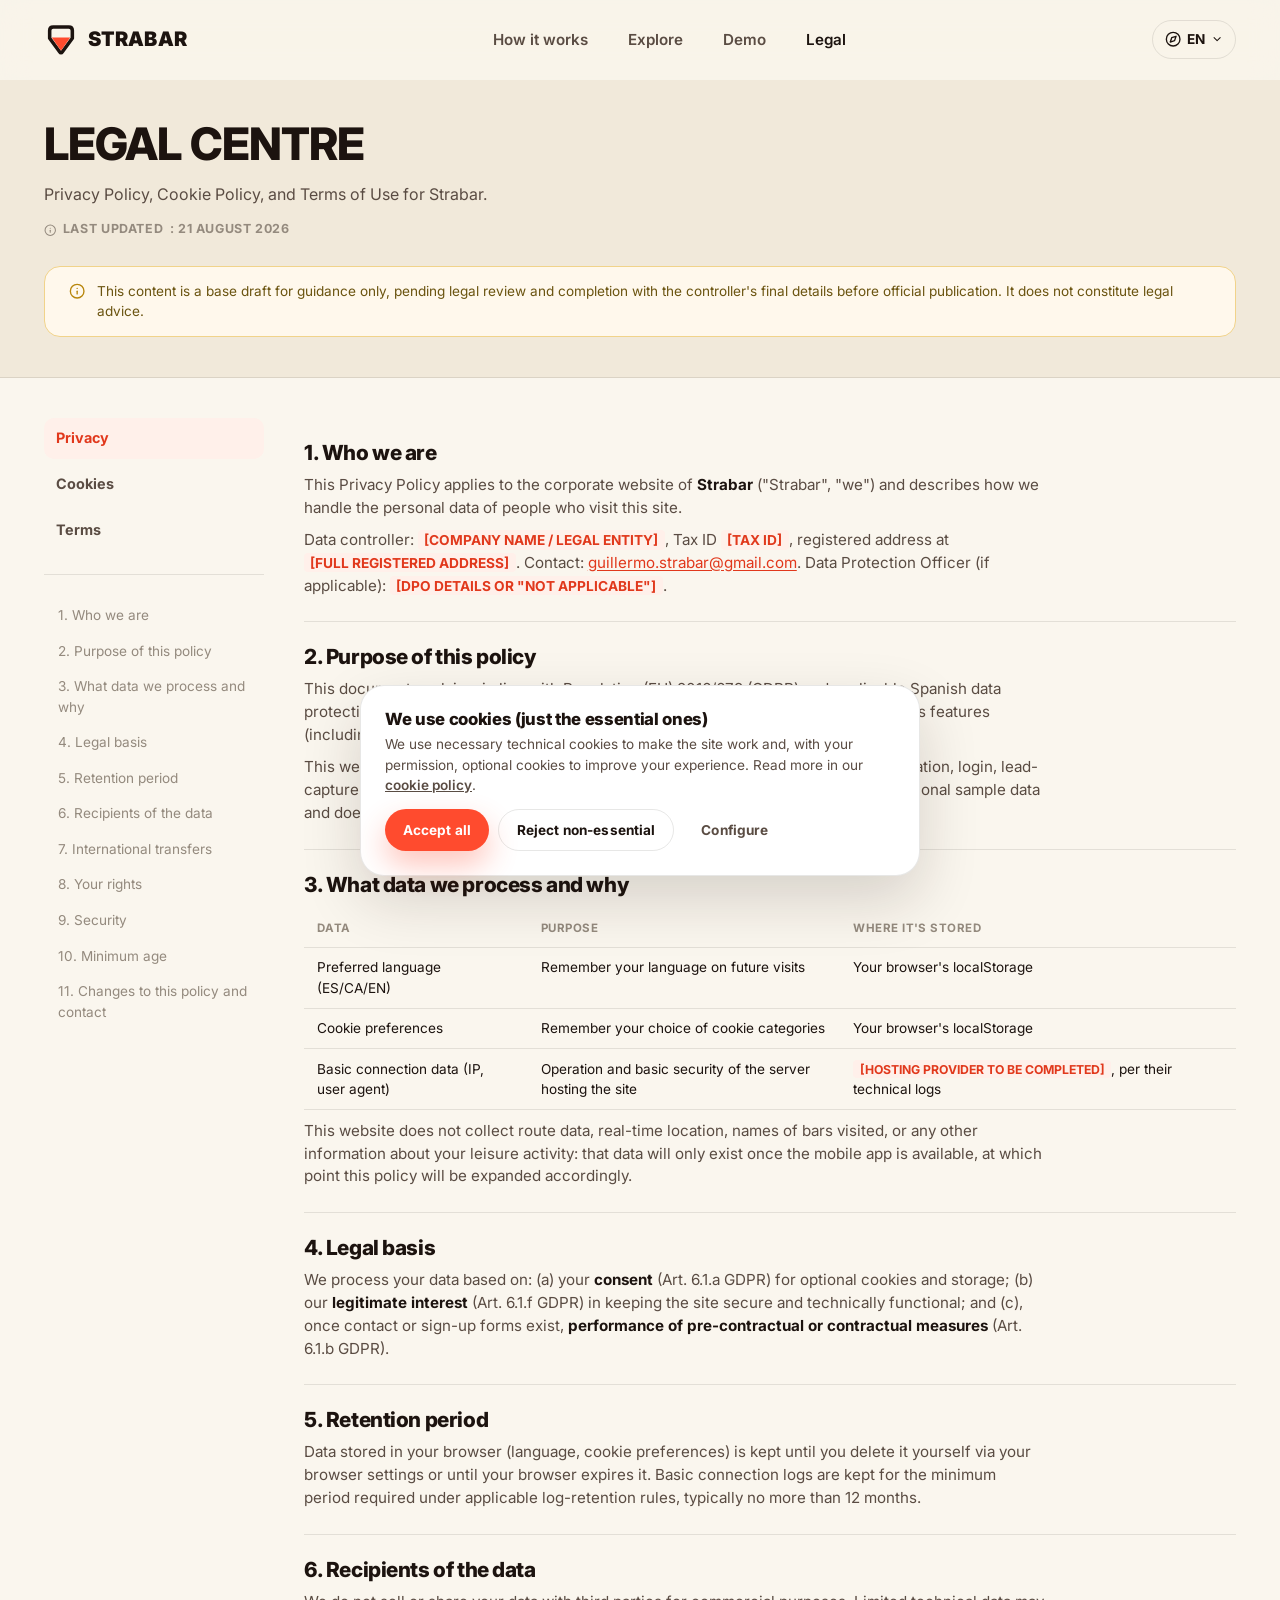
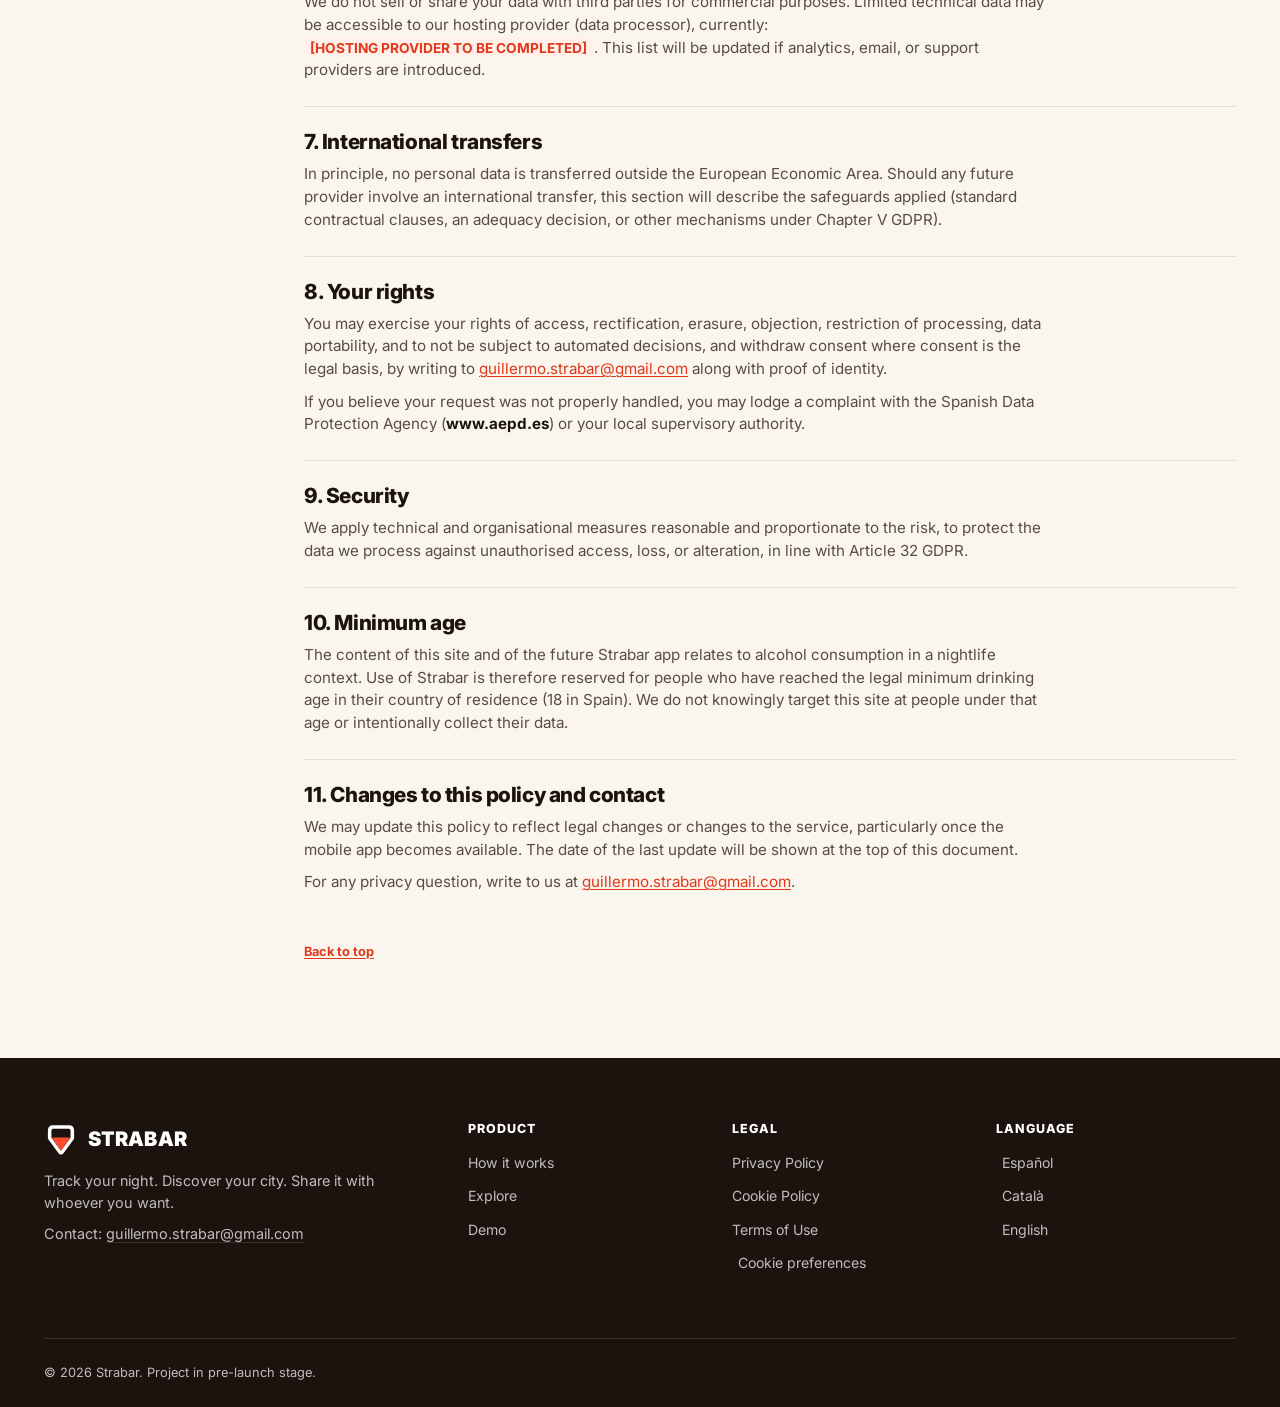
==== commit b09464c2: "Apply new brand identity: logo, color palette, and contact info - Replace the pin+beer icon with the" ====
--- a/legal.html
+++ b/legal.html
@@ -5,8 +5,21 @@
     <meta name="viewport" content="width=device-width, initial-scale=1" />
     <title>Strabar — Legal</title>
     <meta name="description" content="Privacy Policy, Cookie Policy and Terms of Use for Strabar." />
-    <meta name="theme-color" content="#FBF8F3" />
-    <link rel="icon" href="data:image/svg+xml,%3Csvg xmlns='http://www.w3.org/2000/svg' viewBox='0 0 48 48'%3E%3Cpath d='M24 4C14.6 4 7 11.6 7 21c0 13 17 23 17 23s17-10 17-23C41 11.6 33.4 4 24 4z' fill='%23FF5A2B'/%3E%3Cpath d='M17 15h11a1 1 0 0 1 1 1v9a3 3 0 0 1-3 3h-7a3 3 0 0 1-3-3v-9a1 1 0 0 1 1-1z' fill='%23fff'/%3E%3C/svg%3E" />
+    <meta name="theme-color" content="#FAF6EE" />
+    <link rel="icon" href="data:image/svg+xml,%3Csvg xmlns='http://www.w3.org/2000/svg' viewBox='0 0 48 48'%3E%3Cpath d='M13,7 L35,7 Q40,7 40,12 L40,23 L26,42 Q24,45 22,42 L8,23 L8,12 Q8,7 13,7 Z' fill='none' stroke='%231C130F' stroke-width='5' stroke-linejoin='round' stroke-linecap='round'/%3E%3Cpath d='M11,22 L37,22 L25,39 Q24,41 23,39 Z' fill='%23FF4B2E'/%3E%3C/svg%3E" />
+
+    <!-- Open Graph / social sharing preview -->
+    <meta property="og:type" content="website" />
+    <meta property="og:site_name" content="Strabar" />
+    <meta property="og:title" content="Strabar — Legal" />
+    <meta property="og:description" content="Privacy Policy, Cookie Policy and Terms of Use for Strabar." />
+    <meta property="og:image" content="assets/images/og-image.png" />
+    <meta property="og:image:width" content="1200" />
+    <meta property="og:image:height" content="630" />
+    <meta name="twitter:card" content="summary_large_image" />
+    <meta name="twitter:title" content="Strabar — Legal" />
+    <meta name="twitter:description" content="Privacy Policy, Cookie Policy and Terms of Use for Strabar." />
+    <meta name="twitter:image" content="assets/images/og-image.png" />
     <link rel="preconnect" href="https://fonts.googleapis.com" />
     <link rel="preconnect" href="https://fonts.gstatic.com" crossorigin />
     <link href="https://fonts.googleapis.com/css2?family=Inter:wght@400;500;600;700;800;900&display=swap" rel="stylesheet" />
@@ -17,10 +30,15 @@
   <body id="top">
     <svg style="display: none" aria-hidden="true">
       <symbol id="icon-logo" viewBox="0 0 48 48">
-        <path d="M24 4C14.6 4 7 11.6 7 21c0 13 17 23 17 23s17-10 17-23C41 11.6 33.4 4 24 4z" fill="#FF5A2B" stroke="none" />
-        <path d="M17 15h11a1 1 0 0 1 1 1v9a3 3 0 0 1-3 3h-7a3 3 0 0 1-3-3v-9a1 1 0 0 1 1-1z" fill="#FFFFFF" stroke="none" />
-        <path d="M29 18h2.4a2.4 2.4 0 0 1 0 4.8H29" fill="none" stroke="#FFFFFF" stroke-width="1.6" />
-        <line x1="17" y1="18.2" x2="29" y2="18.2" stroke="#FF5A2B" stroke-width="1.3" />
+        <path
+          d="M13,7 L35,7 Q40,7 40,12 L40,23 L26,42 Q24,45 22,42 L8,23 L8,12 Q8,7 13,7 Z"
+          fill="none"
+          stroke="currentColor"
+          stroke-width="5"
+          stroke-linejoin="round"
+          stroke-linecap="round"
+        />
+        <path d="M11,22 L37,22 L25,39 Q24,41 23,39 Z" fill="var(--color-primary)" stroke="none" />
       </symbol>
       <symbol id="icon-chevron-down" viewBox="0 0 24 24"><polyline points="6 9 12 15 18 9" /></symbol>
       <symbol id="icon-info" viewBox="0 0 24 24"><circle cx="12" cy="12" r="10" /><line x1="12" y1="16" x2="12" y2="12" /><line x1="12" y1="8" x2="12.01" y2="8" /></symbol>
@@ -131,7 +149,7 @@
             <div class="i18n-block" data-lang="es">
               <section id="priv-1-es"><h2>1. Quiénes somos</h2>
                 <p>Esta política de privacidad se aplica al sitio web corporativo de <strong>Strabar</strong> (en adelante, "Strabar" o "nosotros") y describe cómo tratamos los datos personales de las personas que visitan esta web.</p>
-                <p>Responsable del tratamiento: <span class="placeholder">[NOMBRE / RAZÓN SOCIAL DE LA EMPRESA]</span>, con NIF/CIF <span class="placeholder">[NIF/CIF]</span> y domicilio en <span class="placeholder">[DOMICILIO SOCIAL COMPLETO]</span>. Contacto: <span class="placeholder">[EMAIL DE CONTACTO]</span>. Delegado de Protección de Datos (si aplica): <span class="placeholder">[DATOS DEL DPO O "NO APLICA"]</span>.</p>
+                <p>Responsable del tratamiento: <span class="placeholder">[NOMBRE / RAZÓN SOCIAL DE LA EMPRESA]</span>, con NIF/CIF <span class="placeholder">[NIF/CIF]</span> y domicilio en <span class="placeholder">[DOMICILIO SOCIAL COMPLETO]</span>. Contacto: <a href="mailto:guillermo.strabar@gmail.com">guillermo.strabar@gmail.com</a>. Delegado de Protección de Datos (si aplica): <span class="placeholder">[DATOS DEL DPO O "NO APLICA"]</span>.</p>
               </section>
               <section id="priv-2-es"><h2>2. Objeto de esta política</h2>
                 <p>El objetivo de este documento es informarte, de forma clara y conforme al Reglamento (UE) 2016/679 (RGPD) y a la Ley Orgánica 3/2018 de Protección de Datos Personales y garantía de los derechos digitales (LOPDGDD), sobre cómo tratamos tus datos cuando visitas esta web o interactúas con sus funcionalidades (incluida la demo interactiva).</p>
@@ -163,7 +181,7 @@
                 <p>En principio no se realizan transferencias internacionales de datos fuera del Espacio Económico Europeo. Si en el futuro algún proveedor implicara una transferencia internacional, se informará aquí de las garantías aplicadas (cláusulas contractuales tipo, decisión de adecuación u otras previstas en el Capítulo V del RGPD).</p>
               </section>
               <section id="priv-8-es"><h2>8. Tus derechos</h2>
-                <p>Puedes ejercer en cualquier momento tus derechos de acceso, rectificación, supresión, oposición, limitación del tratamiento, portabilidad de los datos y a no ser objeto de decisiones automatizadas, así como retirar tu consentimiento cuando este sea la base del tratamiento, escribiendo a <span class="placeholder">[EMAIL DE CONTACTO PARA EJERCER DERECHOS]</span> adjuntando copia de un documento que acredite tu identidad.</p>
+                <p>Puedes ejercer en cualquier momento tus derechos de acceso, rectificación, supresión, oposición, limitación del tratamiento, portabilidad de los datos y a no ser objeto de decisiones automatizadas, así como retirar tu consentimiento cuando este sea la base del tratamiento, escribiendo a <a href="mailto:guillermo.strabar@gmail.com">guillermo.strabar@gmail.com</a> adjuntando copia de un documento que acredite tu identidad.</p>
                 <p>Si consideras que no hemos atendido correctamente tu solicitud, puedes presentar una reclamación ante la Agencia Española de Protección de Datos (<strong>www.aepd.es</strong>).</p>
               </section>
               <section id="priv-9-es"><h2>9. Seguridad</h2>
@@ -174,14 +192,14 @@
               </section>
               <section id="priv-11-es"><h2>11. Cambios en esta política y contacto</h2>
                 <p>Podemos actualizar esta política para adaptarla a novedades legislativas o a cambios en el servicio, especialmente quando la aplicación móvil esté disponible. Publicaremos la fecha de la última actualización en la parte superior de este documento.</p>
-                <p>Para cualquier consulta sobre privacidad, escríbenos a <span class="placeholder">[EMAIL DE CONTACTO]</span>.</p>
+                <p>Para cualquier consulta sobre privacidad, escríbenos a <a href="mailto:guillermo.strabar@gmail.com">guillermo.strabar@gmail.com</a>.</p>
               </section>
             </div>
 
             <div class="i18n-block" data-lang="en" style="display: none">
               <section id="priv-1-en"><h2>1. Who we are</h2>
                 <p>This Privacy Policy applies to the corporate website of <strong>Strabar</strong> ("Strabar", "we") and describes how we handle the personal data of people who visit this site.</p>
-                <p>Data controller: <span class="placeholder">[COMPANY NAME / LEGAL ENTITY]</span>, Tax ID <span class="placeholder">[TAX ID]</span>, registered address at <span class="placeholder">[FULL REGISTERED ADDRESS]</span>. Contact: <span class="placeholder">[CONTACT EMAIL]</span>. Data Protection Officer (if applicable): <span class="placeholder">[DPO DETAILS OR "NOT APPLICABLE"]</span>.</p>
+                <p>Data controller: <span class="placeholder">[COMPANY NAME / LEGAL ENTITY]</span>, Tax ID <span class="placeholder">[TAX ID]</span>, registered address at <span class="placeholder">[FULL REGISTERED ADDRESS]</span>. Contact: <a href="mailto:guillermo.strabar@gmail.com">guillermo.strabar@gmail.com</a>. Data Protection Officer (if applicable): <span class="placeholder">[DPO DETAILS OR "NOT APPLICABLE"]</span>.</p>
               </section>
               <section id="priv-2-en"><h2>2. Purpose of this policy</h2>
                 <p>This document explains, in line with Regulation (EU) 2016/679 (GDPR) and applicable Spanish data protection law (LOPDGDD), how we process your data when you visit this site or use its features (including the interactive demo).</p>
@@ -213,7 +231,7 @@
                 <p>In principle, no personal data is transferred outside the European Economic Area. Should any future provider involve an international transfer, this section will describe the safeguards applied (standard contractual clauses, an adequacy decision, or other mechanisms under Chapter V GDPR).</p>
               </section>
               <section id="priv-8-en"><h2>8. Your rights</h2>
-                <p>You may exercise your rights of access, rectification, erasure, objection, restriction of processing, data portability, and to not be subject to automated decisions, and withdraw consent where consent is the legal basis, by writing to <span class="placeholder">[CONTACT EMAIL FOR EXERCISING RIGHTS]</span> along with proof of identity.</p>
+                <p>You may exercise your rights of access, rectification, erasure, objection, restriction of processing, data portability, and to not be subject to automated decisions, and withdraw consent where consent is the legal basis, by writing to <a href="mailto:guillermo.strabar@gmail.com">guillermo.strabar@gmail.com</a> along with proof of identity.</p>
                 <p>If you believe your request was not properly handled, you may lodge a complaint with the Spanish Data Protection Agency (<strong>www.aepd.es</strong>) or your local supervisory authority.</p>
               </section>
               <section id="priv-9-en"><h2>9. Security</h2>
@@ -224,14 +242,14 @@
               </section>
               <section id="priv-11-en"><h2>11. Changes to this policy and contact</h2>
                 <p>We may update this policy to reflect legal changes or changes to the service, particularly once the mobile app becomes available. The date of the last update will be shown at the top of this document.</p>
-                <p>For any privacy question, write to us at <span class="placeholder">[CONTACT EMAIL]</span>.</p>
+                <p>For any privacy question, write to us at <a href="mailto:guillermo.strabar@gmail.com">guillermo.strabar@gmail.com</a>.</p>
               </section>
             </div>
 
             <div class="i18n-block" data-lang="ca" style="display: none">
               <section id="priv-1-ca"><h2>1. Qui som</h2>
                 <p>Aquesta política de privacitat s'aplica al lloc web corporatiu de <strong>Strabar</strong> ("Strabar", "nosaltres") i descriu com tractem les dades personals de les persones que visiten aquest lloc.</p>
-                <p>Responsable del tractament: <span class="placeholder">[NOM / RAÓ SOCIAL DE L'EMPRESA]</span>, amb NIF/CIF <span class="placeholder">[NIF/CIF]</span> i domicili a <span class="placeholder">[DOMICILI SOCIAL COMPLET]</span>. Contacte: <span class="placeholder">[EMAIL DE CONTACTE]</span>. Delegat de Protecció de Dades (si escau): <span class="placeholder">[DADES DEL DPO O "NO APLICA"]</span>.</p>
+                <p>Responsable del tractament: <span class="placeholder">[NOM / RAÓ SOCIAL DE L'EMPRESA]</span>, amb NIF/CIF <span class="placeholder">[NIF/CIF]</span> i domicili a <span class="placeholder">[DOMICILI SOCIAL COMPLET]</span>. Contacte: <a href="mailto:guillermo.strabar@gmail.com">guillermo.strabar@gmail.com</a>. Delegat de Protecció de Dades (si escau): <span class="placeholder">[DADES DEL DPO O "NO APLICA"]</span>.</p>
               </section>
               <section id="priv-2-ca"><h2>2. Objecte d'aquesta política</h2>
                 <p>Aquest document t'informa, de manera clara i conforme al Reglament (UE) 2016/679 (RGPD) i a la LOPDGDD, sobre com tractem les teves dades quan visites aquest lloc web o interactues amb les seves funcionalitats (inclosa la demo interactiva).</p>
@@ -263,7 +281,7 @@
                 <p>En principi no es realitzen transferències internacionals de dades fora de l'Espai Econòmic Europeu. Si en el futur algun proveïdor impliqués una transferència internacional, s'informarà aquí de les garanties aplicades (clàusules contractuals tipus, decisió d'adequació o altres previstes al Capítol V del RGPD).</p>
               </section>
               <section id="priv-8-ca"><h2>8. Els teus drets</h2>
-                <p>Pots exercir en qualsevol moment els teus drets d'accés, rectificació, supressió, oposició, limitació del tractament, portabilitat de les dades i a no ser objecte de decisions automatitzades, així com retirar el teu consentiment quan aquest en sigui la base, escrivint a <span class="placeholder">[EMAIL DE CONTACTE PER EXERCIR DRETS]</span> adjuntant còpia d'un document que acrediti la teva identitat.</p>
+                <p>Pots exercir en qualsevol moment els teus drets d'accés, rectificació, supressió, oposició, limitació del tractament, portabilitat de les dades i a no ser objecte de decisions automatitzades, així com retirar el teu consentiment quan aquest en sigui la base, escrivint a <a href="mailto:guillermo.strabar@gmail.com">guillermo.strabar@gmail.com</a> adjuntant còpia d'un document que acrediti la teva identitat.</p>
                 <p>Si consideres que no hem atès correctament la teva sol·licitud, pots presentar una reclamació davant l'Agència Espanyola de Protecció de Dades (<strong>www.aepd.es</strong>).</p>
               </section>
               <section id="priv-9-ca"><h2>9. Seguretat</h2>
@@ -274,7 +292,7 @@
               </section>
               <section id="priv-11-ca"><h2>11. Canvis en aquesta política i contacte</h2>
                 <p>Podem actualitzar aquesta política per adaptar-la a novetats legislatives o a canvis en el servei, especialment quan l'aplicació mòbil estigui disponible. Publicarem la data de l'última actualització a la part superior d'aquest document.</p>
-                <p>Per a qualsevol consulta sobre privacitat, escriu-nos a <span class="placeholder">[EMAIL DE CONTACTE]</span>.</p>
+                <p>Per a qualsevol consulta sobre privacitat, escriu-nos a <a href="mailto:guillermo.strabar@gmail.com">guillermo.strabar@gmail.com</a>.</p>
               </section>
             </div>
             <a class="back-to-top" href="#top" data-i18n="legal.backToTop">Back to top</a>
@@ -415,7 +433,7 @@
                 <p>Estos Términos se rigen por la legislación española. Para cualquier controversia, y sin perjuicio de los derechos que como persona consumidora pudieran corresponderte a acudir a los tribunales de tu domicilio, las partes se someten a los juzgados y tribunales que correspondan conforme a la normativa de protección de consumidores y usuarios.</p>
               </section>
               <section id="term-12-es"><h2>12. Contacto</h2>
-                <p>Para cualquier consulta sobre estos Términos, puedes escribirnos a <span class="placeholder">[EMAIL DE CONTACTO]</span>.</p>
+                <p>Para cualquier consulta sobre estos Términos, puedes escribirnos a <a href="mailto:guillermo.strabar@gmail.com">guillermo.strabar@gmail.com</a>.</p>
               </section>
             </div>
 
@@ -454,7 +472,7 @@
                 <p>These Terms are governed by Spanish law. For any dispute, and without prejudice to any right you may have as a consumer to bring proceedings in the courts of your own domicile, the parties submit to the courts that correspond under applicable consumer-protection rules.</p>
               </section>
               <section id="term-12-en"><h2>12. Contact</h2>
-                <p>For any question about these Terms, write to us at <span class="placeholder">[CONTACT EMAIL]</span>.</p>
+                <p>For any question about these Terms, write to us at <a href="mailto:guillermo.strabar@gmail.com">guillermo.strabar@gmail.com</a>.</p>
               </section>
             </div>
 
@@ -493,7 +511,7 @@
                 <p>Aquests Termes es regeixen per la legislació espanyola. Per a qualsevol controvèrsia, i sense perjudici dels drets que com a persona consumidora et puguin correspondre per acudir als tribunals del teu domicili, les parts se sotmeten als jutjats i tribunals que corresponguin conforme a la normativa de protecció de consumidors.</p>
               </section>
               <section id="term-12-ca"><h2>12. Contacte</h2>
-                <p>Per a qualsevol consulta sobre aquests Termes, pots escriure'ns a <span class="placeholder">[EMAIL DE CONTACTE]</span>.</p>
+                <p>Per a qualsevol consulta sobre aquests Termes, pots escriure'ns a <a href="mailto:guillermo.strabar@gmail.com">guillermo.strabar@gmail.com</a>.</p>
               </section>
             </div>
             <a class="back-to-top" href="#top" data-i18n="legal.backToTop">Back to top</a>
@@ -512,6 +530,9 @@
               <span class="brand-word">Strabar</span>
             </a>
             <p data-i18n="footer.tagline">Track your night. Discover your city.</p>
+            <p class="footer-contact">
+              <span data-i18n="footer.contact">Contact</span>: <a href="mailto:guillermo.strabar@gmail.com">guillermo.strabar@gmail.com</a>
+            </p>
           </div>
           <div class="footer-cols">
             <div class="footer-col">
--- a/css/style.css
+++ b/css/style.css
@@ -6,28 +6,37 @@
 
 /* -------------------- Design tokens -------------------- */
 :root {
-  /* Brand colors — warm, orange-forward, energetic (Strava-adjacent, not identical) */
-  --color-primary: #ff5a2b;
-  --color-primary-dark: #e2431a;
-  --color-primary-light: #ffb199;
-  --color-primary-tint: #fff1ea;
-
-  --color-ink: #14151a;
-  --color-ink-soft: #52545e;
-  --color-ink-faint: #8b8d97;
-
-  --color-bg: #fbf8f3;
-  --color-bg-alt: #f2ede2;
+  /* Brand colors — 2026 rebrand: vivid red-orange + warm near-black */
+  --color-primary: #ff4b2e;
+  --color-primary-dark: #e1381c;
+  --color-primary-light: #ffb49e;
+  --color-primary-tint: #fff0ea;
+
+  --color-ink: #1c130f;
+  --color-ink-soft: #5a4c43;
+  --color-ink-faint: #948a7e;
+
+  --color-bg: #faf6ee;
+  --color-bg-alt: #f1e9da;
   --color-surface: #ffffff;
-  --color-dark: #101114;
-  --color-dark-surface: #1b1c21;
-
-  --color-line: rgba(20, 21, 26, 0.1);
+  --color-dark: #16100c;
+  --color-dark-surface: #211812;
+
+  --color-line: rgba(28, 19, 15, 0.1);
   --color-line-dark: rgba(255, 255, 255, 0.12);
 
   --color-sage: #b9c9ae;
   --color-sage-tint: #e9efe3;
   --color-gold: #f2a93b;
+
+  /* Map palette — Apple Maps-inspired (warm land, soft roads, muted park/water) */
+  --map-land: #efe8da;
+  --map-road: #fbf8f1;
+  --map-road-line: rgba(35, 33, 25, 0.16);
+  --map-road-line-minor: rgba(35, 33, 25, 0.1);
+  --map-park: #c9d6b6;
+  --map-park-line: #b4c49d;
+  --map-water: #b7d3d9;
 
   --color-success: #2f9e5b;
   --color-danger: #d33a2c;
@@ -50,10 +59,10 @@
   --radius-pill: 999px;
 
   /* Shadows */
-  --shadow-sm: 0 2px 8px rgba(20, 21, 26, 0.06);
-  --shadow-md: 0 12px 32px rgba(20, 21, 26, 0.1);
-  --shadow-lg: 0 24px 60px rgba(20, 21, 26, 0.16);
-  --shadow-primary: 0 14px 30px rgba(255, 90, 43, 0.32);
+  --shadow-sm: 0 2px 8px rgba(28, 19, 15, 0.06);
+  --shadow-md: 0 12px 32px rgba(28, 19, 15, 0.1);
+  --shadow-lg: 0 24px 60px rgba(28, 19, 15, 0.16);
+  --shadow-primary: 0 14px 30px rgba(255, 75, 46, 0.32);
 
   /* Layout */
   --container-max: 1240px;
@@ -299,7 +308,7 @@
 
 .btn-primary:hover {
   background: var(--color-primary-dark);
-  box-shadow: 0 18px 36px rgba(255, 90, 43, 0.4);
+  box-shadow: 0 18px 36px rgba(255, 75, 46, 0.4);
   transform: translateY(-2px);
 }
 
@@ -406,9 +415,9 @@
   display: flex;
   align-items: center;
   gap: 0.6rem;
-  font-weight: 800;
+  font-weight: 900;
   font-size: 1.25rem;
-  letter-spacing: -0.01em;
+  letter-spacing: -0.02em;
 }
 
 .brand-mark {
@@ -887,10 +896,15 @@
 .phone-map {
   flex: 1;
   border-radius: 14px;
-  background: linear-gradient(135deg, var(--color-sage-tint), #eef1e6 60%);
   position: relative;
   overflow: hidden;
   min-height: 90px;
+  background-color: var(--map-land);
+  background-image: radial-gradient(60px 44px at 12% 92%, var(--map-water) 0%, transparent 70%),
+    radial-gradient(70px 50px at 82% 22%, var(--map-park) 0%, transparent 72%),
+    repeating-linear-gradient(100deg, var(--map-road-line-minor) 0 1px, transparent 1px 17px),
+    repeating-linear-gradient(10deg, var(--map-road-line-minor) 0 1px, transparent 1px 23px),
+    repeating-linear-gradient(100deg, var(--map-road-line) 0 2px, transparent 2px 68px);
 }
 
 .phone-map svg {
@@ -916,6 +930,10 @@
   gap: 10px;
   flex: 1;
   min-height: 0;
+}
+
+.phone-body > [data-demo-screen][hidden] {
+  display: none;
 }
 
 .phone-map-placeholder {
@@ -1166,7 +1184,7 @@
 
 .city-map {
   position: relative;
-  background: linear-gradient(160deg, var(--color-sage-tint), #eef1e6 55%, var(--color-bg-alt));
+  background: var(--map-land);
   border-radius: var(--radius-lg);
   min-height: 340px;
   overflow: hidden;
@@ -1179,23 +1197,53 @@
   display: block;
 }
 
+.city-map .map-water {
+  fill: var(--map-water);
+}
+
+.city-map .map-park {
+  fill: var(--map-park);
+  stroke: var(--map-park-line);
+  stroke-width: 1.5;
+}
+
+.city-map .street-minor {
+  stroke: var(--map-road-line-minor);
+  stroke-width: 3;
+  stroke-linecap: round;
+}
+
+.city-map .street-major {
+  stroke: var(--map-road-line);
+  stroke-width: 5;
+  stroke-linecap: round;
+}
+
+.city-map .route-path-casing {
+  fill: none;
+  stroke: var(--color-surface);
+  stroke-width: 7;
+  stroke-linecap: round;
+  stroke-linejoin: round;
+}
+
 .city-map .route-path {
   fill: none;
   stroke: var(--color-primary);
-  stroke-width: 3;
+  stroke-width: 4;
   stroke-linecap: round;
-  stroke-dasharray: 6 3000;
-  stroke-dashoffset: 0;
+  stroke-linejoin: round;
+  stroke-dasharray: 0 100;
   animation: draw-route 4.5s var(--ease) infinite;
 }
 
 @keyframes draw-route {
   0% {
-    stroke-dasharray: 6 3000;
+    stroke-dasharray: 0 100;
   }
   70%,
   100% {
-    stroke-dasharray: 1400 3000;
+    stroke-dasharray: 100 100;
   }
 }
 
@@ -1206,7 +1254,7 @@
 .city-map .map-pin circle {
   fill: var(--color-surface);
   stroke: var(--color-primary);
-  stroke-width: 2;
+  stroke-width: 2.5;
 }
 
 .city-map .map-pin.is-hot circle {
@@ -1663,7 +1711,7 @@
   content: "";
   position: absolute;
   inset: 0;
-  background: radial-gradient(60% 80% at 50% 0%, rgba(255, 90, 43, 0.25), transparent 70%);
+  background: radial-gradient(60% 80% at 50% 0%, rgba(255, 75, 46, 0.25), transparent 70%);
 }
 
 .final-cta .container {
@@ -1709,6 +1757,21 @@
   margin-top: var(--space-sm);
   max-width: 38ch;
   font-size: 0.9rem;
+}
+
+.footer-contact {
+  margin-top: 0.6rem !important;
+}
+
+.footer-contact a {
+  text-decoration: underline;
+  text-decoration-color: var(--color-line-dark);
+  text-underline-offset: 3px;
+  transition: color var(--dur-fast) var(--ease);
+}
+
+.footer-contact a:hover {
+  color: #fff;
 }
 
 .footer-cols {
--- a/css/legal.css
+++ b/css/legal.css
@@ -198,6 +198,16 @@
   color: var(--color-ink);
 }
 
+.legal-doc a {
+  color: var(--color-primary-dark);
+  text-decoration: underline;
+  text-underline-offset: 2px;
+}
+
+.legal-doc a:hover {
+  color: var(--color-primary);
+}
+
 .placeholder {
   background: var(--color-primary-tint);
   color: var(--color-primary-dark);
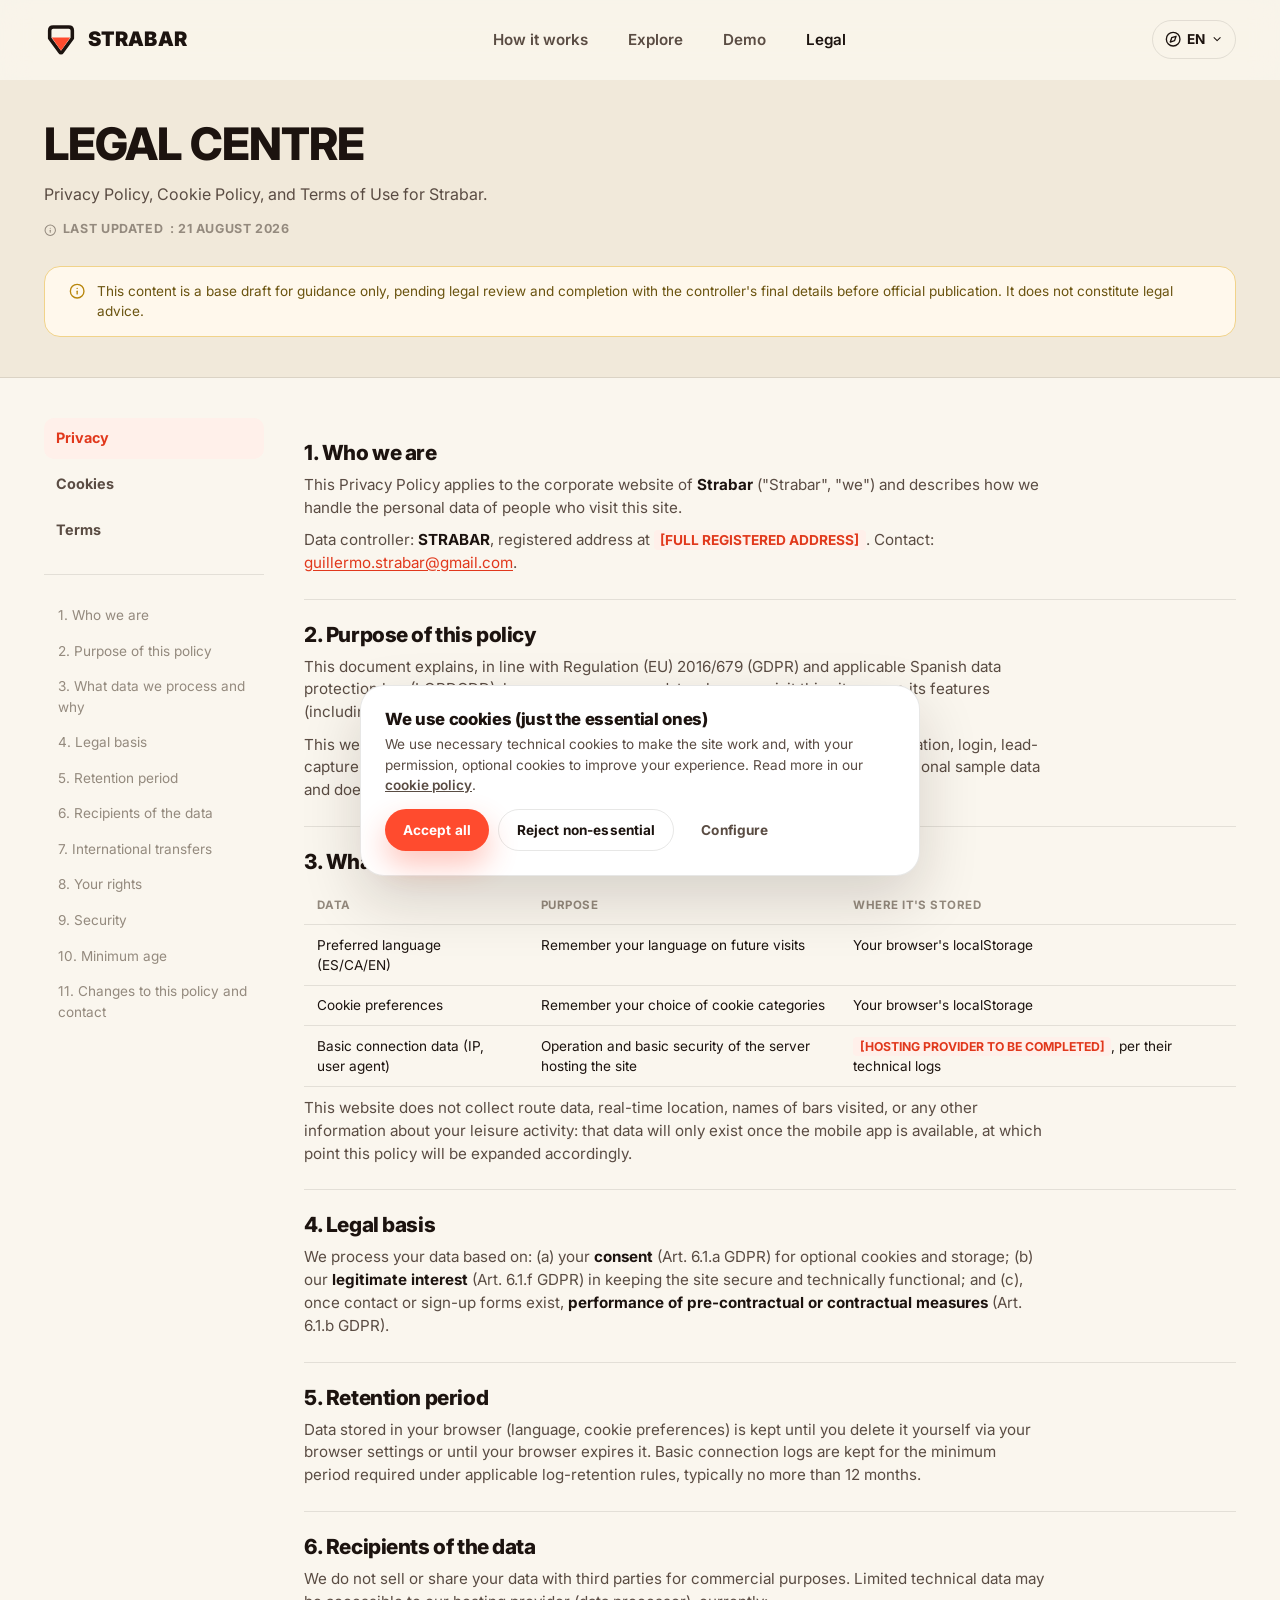
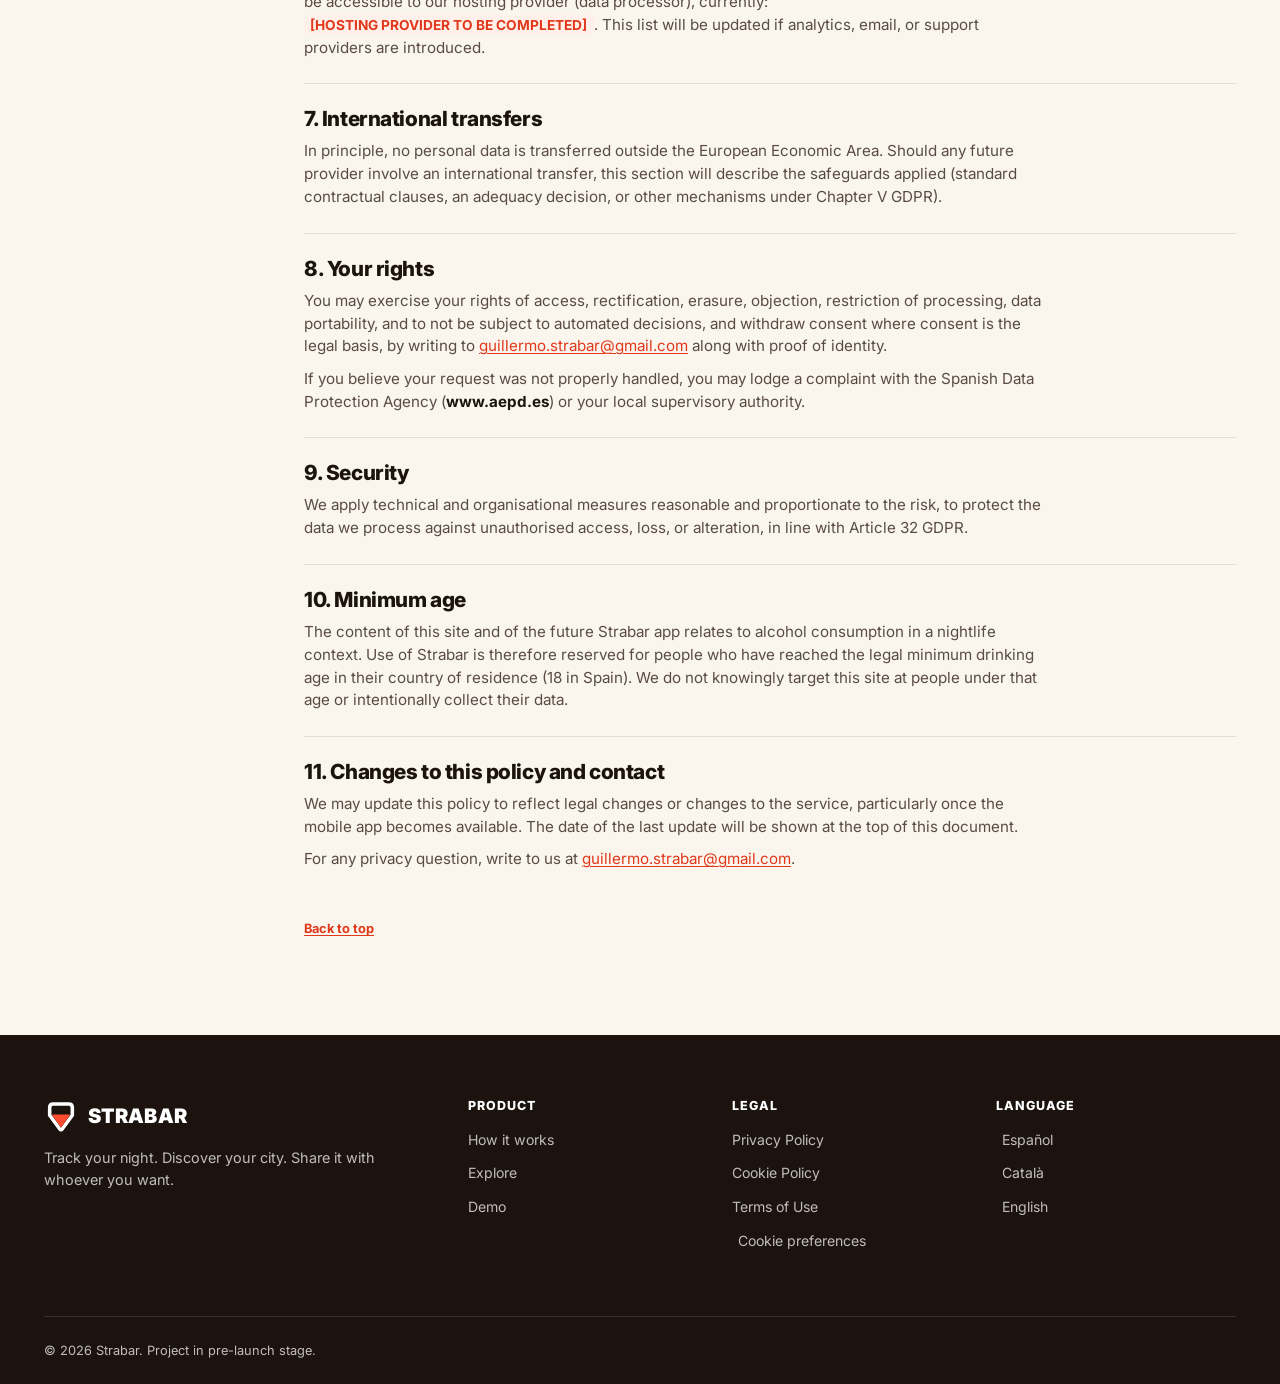
==== commit 5c08ecb8: "Remove footer contact line; simplify Privacy controller details - Drop the footer contact line from " ====
--- a/legal.html
+++ b/legal.html
@@ -149,7 +149,7 @@
             <div class="i18n-block" data-lang="es">
               <section id="priv-1-es"><h2>1. Quiénes somos</h2>
                 <p>Esta política de privacidad se aplica al sitio web corporativo de <strong>Strabar</strong> (en adelante, "Strabar" o "nosotros") y describe cómo tratamos los datos personales de las personas que visitan esta web.</p>
-                <p>Responsable del tratamiento: <span class="placeholder">[NOMBRE / RAZÓN SOCIAL DE LA EMPRESA]</span>, con NIF/CIF <span class="placeholder">[NIF/CIF]</span> y domicilio en <span class="placeholder">[DOMICILIO SOCIAL COMPLETO]</span>. Contacto: <a href="mailto:guillermo.strabar@gmail.com">guillermo.strabar@gmail.com</a>. Delegado de Protección de Datos (si aplica): <span class="placeholder">[DATOS DEL DPO O "NO APLICA"]</span>.</p>
+                <p>Responsable del tratamiento: <strong>STRABAR</strong>, con domicilio en <span class="placeholder">[DOMICILIO SOCIAL COMPLETO]</span>. Contacto: <a href="mailto:guillermo.strabar@gmail.com">guillermo.strabar@gmail.com</a>.</p>
               </section>
               <section id="priv-2-es"><h2>2. Objeto de esta política</h2>
                 <p>El objetivo de este documento es informarte, de forma clara y conforme al Reglamento (UE) 2016/679 (RGPD) y a la Ley Orgánica 3/2018 de Protección de Datos Personales y garantía de los derechos digitales (LOPDGDD), sobre cómo tratamos tus datos cuando visitas esta web o interactúas con sus funcionalidades (incluida la demo interactiva).</p>
@@ -199,7 +199,7 @@
             <div class="i18n-block" data-lang="en" style="display: none">
               <section id="priv-1-en"><h2>1. Who we are</h2>
                 <p>This Privacy Policy applies to the corporate website of <strong>Strabar</strong> ("Strabar", "we") and describes how we handle the personal data of people who visit this site.</p>
-                <p>Data controller: <span class="placeholder">[COMPANY NAME / LEGAL ENTITY]</span>, Tax ID <span class="placeholder">[TAX ID]</span>, registered address at <span class="placeholder">[FULL REGISTERED ADDRESS]</span>. Contact: <a href="mailto:guillermo.strabar@gmail.com">guillermo.strabar@gmail.com</a>. Data Protection Officer (if applicable): <span class="placeholder">[DPO DETAILS OR "NOT APPLICABLE"]</span>.</p>
+                <p>Data controller: <strong>STRABAR</strong>, registered address at <span class="placeholder">[FULL REGISTERED ADDRESS]</span>. Contact: <a href="mailto:guillermo.strabar@gmail.com">guillermo.strabar@gmail.com</a>.</p>
               </section>
               <section id="priv-2-en"><h2>2. Purpose of this policy</h2>
                 <p>This document explains, in line with Regulation (EU) 2016/679 (GDPR) and applicable Spanish data protection law (LOPDGDD), how we process your data when you visit this site or use its features (including the interactive demo).</p>
@@ -249,7 +249,7 @@
             <div class="i18n-block" data-lang="ca" style="display: none">
               <section id="priv-1-ca"><h2>1. Qui som</h2>
                 <p>Aquesta política de privacitat s'aplica al lloc web corporatiu de <strong>Strabar</strong> ("Strabar", "nosaltres") i descriu com tractem les dades personals de les persones que visiten aquest lloc.</p>
-                <p>Responsable del tractament: <span class="placeholder">[NOM / RAÓ SOCIAL DE L'EMPRESA]</span>, amb NIF/CIF <span class="placeholder">[NIF/CIF]</span> i domicili a <span class="placeholder">[DOMICILI SOCIAL COMPLET]</span>. Contacte: <a href="mailto:guillermo.strabar@gmail.com">guillermo.strabar@gmail.com</a>. Delegat de Protecció de Dades (si escau): <span class="placeholder">[DADES DEL DPO O "NO APLICA"]</span>.</p>
+                <p>Responsable del tractament: <strong>STRABAR</strong>, amb domicili a <span class="placeholder">[DOMICILI SOCIAL COMPLET]</span>. Contacte: <a href="mailto:guillermo.strabar@gmail.com">guillermo.strabar@gmail.com</a>.</p>
               </section>
               <section id="priv-2-ca"><h2>2. Objecte d'aquesta política</h2>
                 <p>Aquest document t'informa, de manera clara i conforme al Reglament (UE) 2016/679 (RGPD) i a la LOPDGDD, sobre com tractem les teves dades quan visites aquest lloc web o interactues amb les seves funcionalitats (inclosa la demo interactiva).</p>
@@ -415,7 +415,7 @@
                 <p>Todos los nombres de bares, rutas, perfiles de usuario, estadísticas, cifras de actividad y capturas de pantalla mostradas en este sitio (incluida la sección "Explora tu ciudad", la sección social y la demo interactiva) son <strong>ficticios o ilustrativos</strong> y se ofrecen únicamente con fines de demostración. No representan datos reales de usuarios, locales ni actividad.</p>
               </section>
               <section id="term-6-es"><h2>6. Propiedad intelectual e industrial</h2>
-                <p>La marca "Strabar", su logotipo, el diseño de este sitio, los textos, gráficos y el código fuente son propiedad de <span class="placeholder">[NOMBRE / RAZÓN SOCIAL DE LA EMPRESA]</span> o se utilizan bajo licencia, y están protegidos por la normativa de propiedad intelectual e industrial. No se permite su reproducción, distribución o transformación sin autorización previa por escrito, salvo en los casos permitidos por la ley.</p>
+                <p>La marca "Strabar", su logotipo, el diseño de este sitio, los textos, gráficos y el código fuente son propiedad de <strong>STRABAR</strong> o se utilizan bajo licencia, y están protegidos por la normativa de propiedad intelectual e industrial. No se permite su reproducción, distribución o transformación sin autorización previa por escrito, salvo en los casos permitidos por la ley.</p>
               </section>
               <section id="term-7-es"><h2>7. Enlaces a terceros</h2>
                 <p>Este sitio puede contener enlaces a sitios de terceros (por ejemplo, Google Fonts). No nos hacemos responsables del contenido ni de las políticas de privacidad de esos sitios externos, que se rigen por sus propios términos.</p>
@@ -454,7 +454,7 @@
                 <p>All bar names, routes, user profiles, statistics, activity figures, and screens shown on this site (including the "Explore your city" section, the social section, and the interactive demo) are <strong>fictional or illustrative</strong> and provided for demonstration purposes only. They do not represent real users, venues, or activity.</p>
               </section>
               <section id="term-6-en"><h2>6. Intellectual and industrial property</h2>
-                <p>The "Strabar" brand, its logo, this site's design, text, graphics, and source code are the property of <span class="placeholder">[COMPANY NAME / LEGAL ENTITY]</span> or used under licence, and are protected under intellectual and industrial property law. Reproduction, distribution, or adaptation without prior written authorisation is not permitted, except as allowed by law.</p>
+                <p>The "Strabar" brand, its logo, this site's design, text, graphics, and source code are the property of <strong>STRABAR</strong> or used under licence, and are protected under intellectual and industrial property law. Reproduction, distribution, or adaptation without prior written authorisation is not permitted, except as allowed by law.</p>
               </section>
               <section id="term-7-en"><h2>7. Third-party links</h2>
                 <p>This site may contain links to third-party sites (for example, Google Fonts). We are not responsible for the content or privacy practices of those external sites, which are governed by their own terms.</p>
@@ -493,7 +493,7 @@
                 <p>Tots els noms de bars, rutes, perfils d'usuari, estadístiques, xifres d'activitat i pantalles mostrades en aquest lloc (inclosa la secció "Explora la teva ciutat", la secció social i la demo interactiva) són <strong>fictícis o il·lustratius</strong> i s'ofereixen únicament amb finalitats de demostració. No representen dades reals d'usuaris, locals ni activitat.</p>
               </section>
               <section id="term-6-ca"><h2>6. Propietat intel·lectual i industrial</h2>
-                <p>La marca "Strabar", el seu logotip, el disseny d'aquest lloc, els textos, gràfics i el codi font són propietat de <span class="placeholder">[NOM / RAÓ SOCIAL DE L'EMPRESA]</span> o s'utilitzen sota llicència, i estan protegits per la normativa de propietat intel·lectual i industrial. No se'n permet la reproducció, distribució o transformació sense autorització prèvia per escrit, excepte en els casos permesos per la llei.</p>
+                <p>La marca "Strabar", el seu logotip, el disseny d'aquest lloc, els textos, gràfics i el codi font són propietat de <strong>STRABAR</strong> o s'utilitzen sota llicència, i estan protegits per la normativa de propietat intel·lectual i industrial. No se'n permet la reproducció, distribució o transformació sense autorització prèvia per escrit, excepte en els casos permesos per la llei.</p>
               </section>
               <section id="term-7-ca"><h2>7. Enllaços a tercers</h2>
                 <p>Aquest lloc pot contenir enllaços a llocs de tercers (per exemple, Google Fonts). No ens fem responsables del contingut ni de les polítiques de privacitat d'aquests llocs externs, que es regeixen pels seus propis termes.</p>
@@ -530,9 +530,6 @@
               <span class="brand-word">Strabar</span>
             </a>
             <p data-i18n="footer.tagline">Track your night. Discover your city.</p>
-            <p class="footer-contact">
-              <span data-i18n="footer.contact">Contact</span>: <a href="mailto:guillermo.strabar@gmail.com">guillermo.strabar@gmail.com</a>
-            </p>
           </div>
           <div class="footer-cols">
             <div class="footer-col">
--- a/css/style.css
+++ b/css/style.css
@@ -1759,21 +1759,6 @@
   font-size: 0.9rem;
 }
 
-.footer-contact {
-  margin-top: 0.6rem !important;
-}
-
-.footer-contact a {
-  text-decoration: underline;
-  text-decoration-color: var(--color-line-dark);
-  text-underline-offset: 3px;
-  transition: color var(--dur-fast) var(--ease);
-}
-
-.footer-contact a:hover {
-  color: #fff;
-}
-
 .footer-cols {
   display: grid;
   grid-template-columns: repeat(2, 1fr);
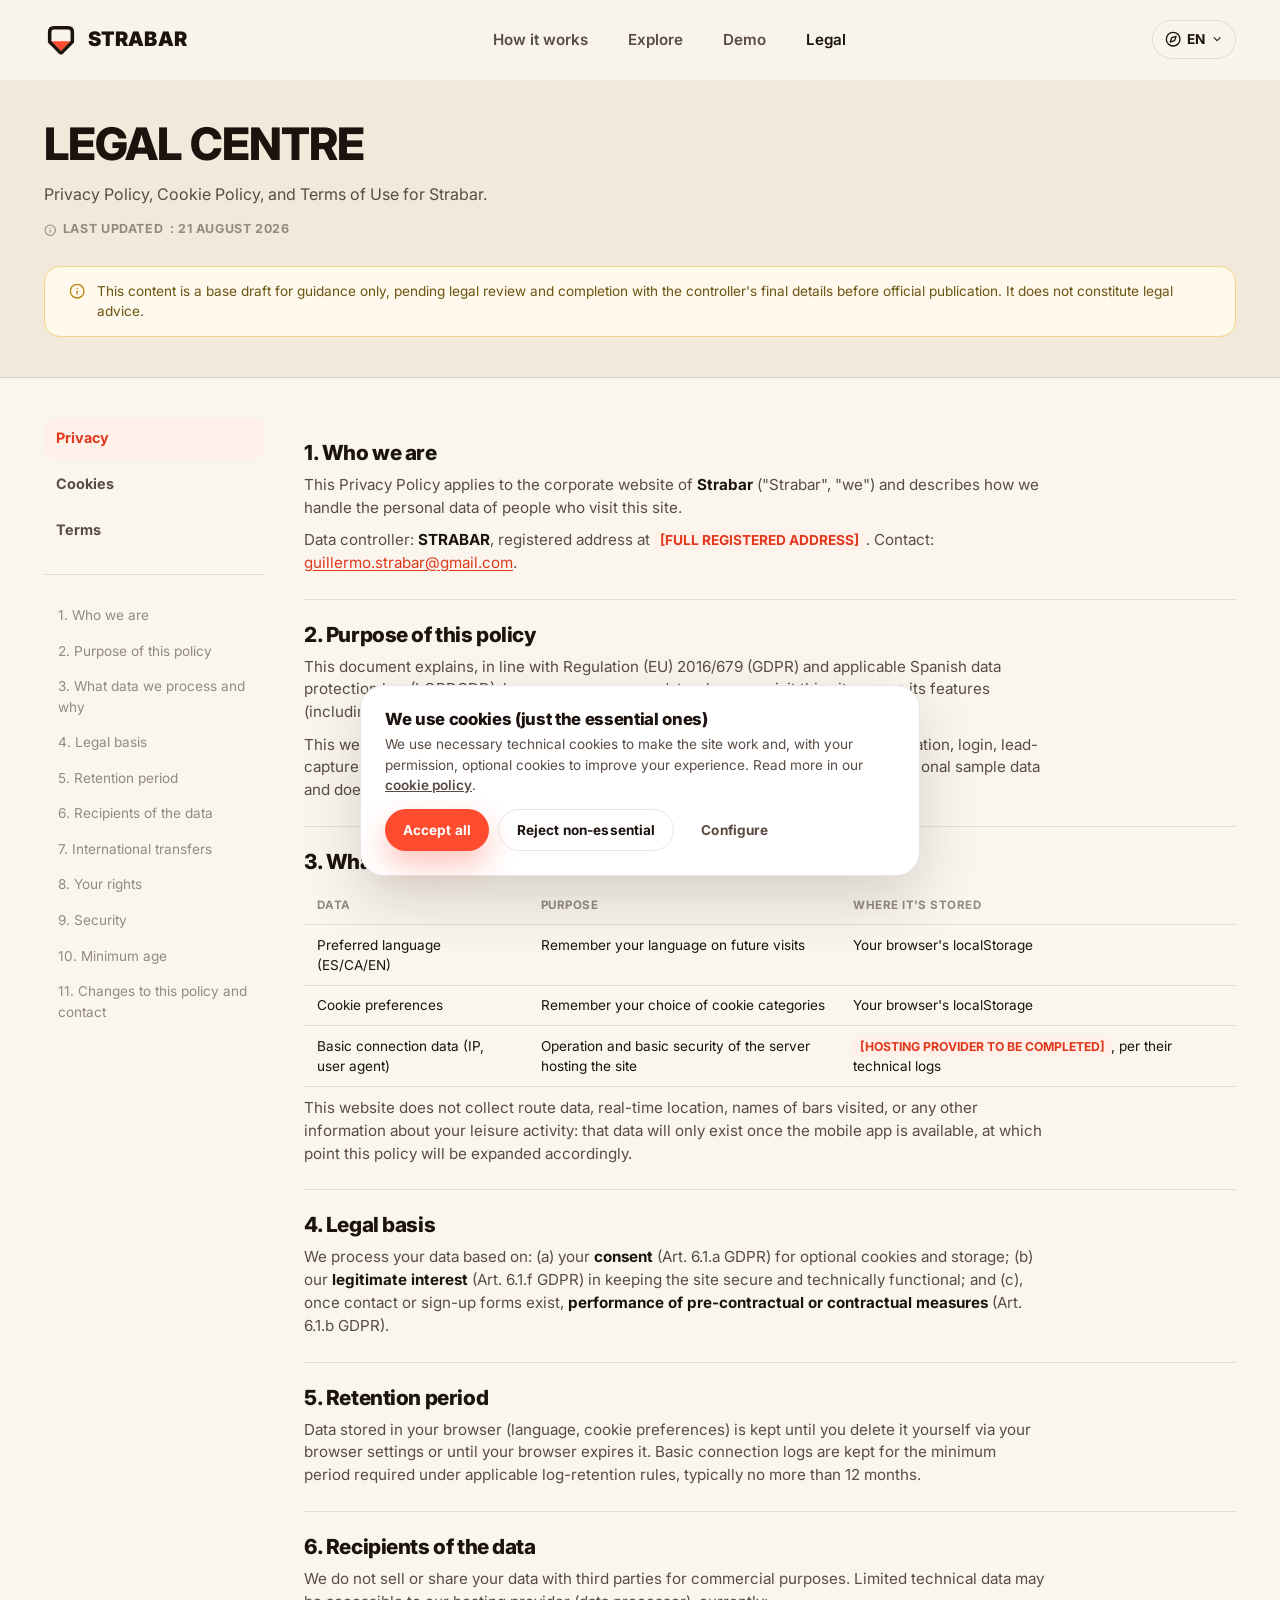
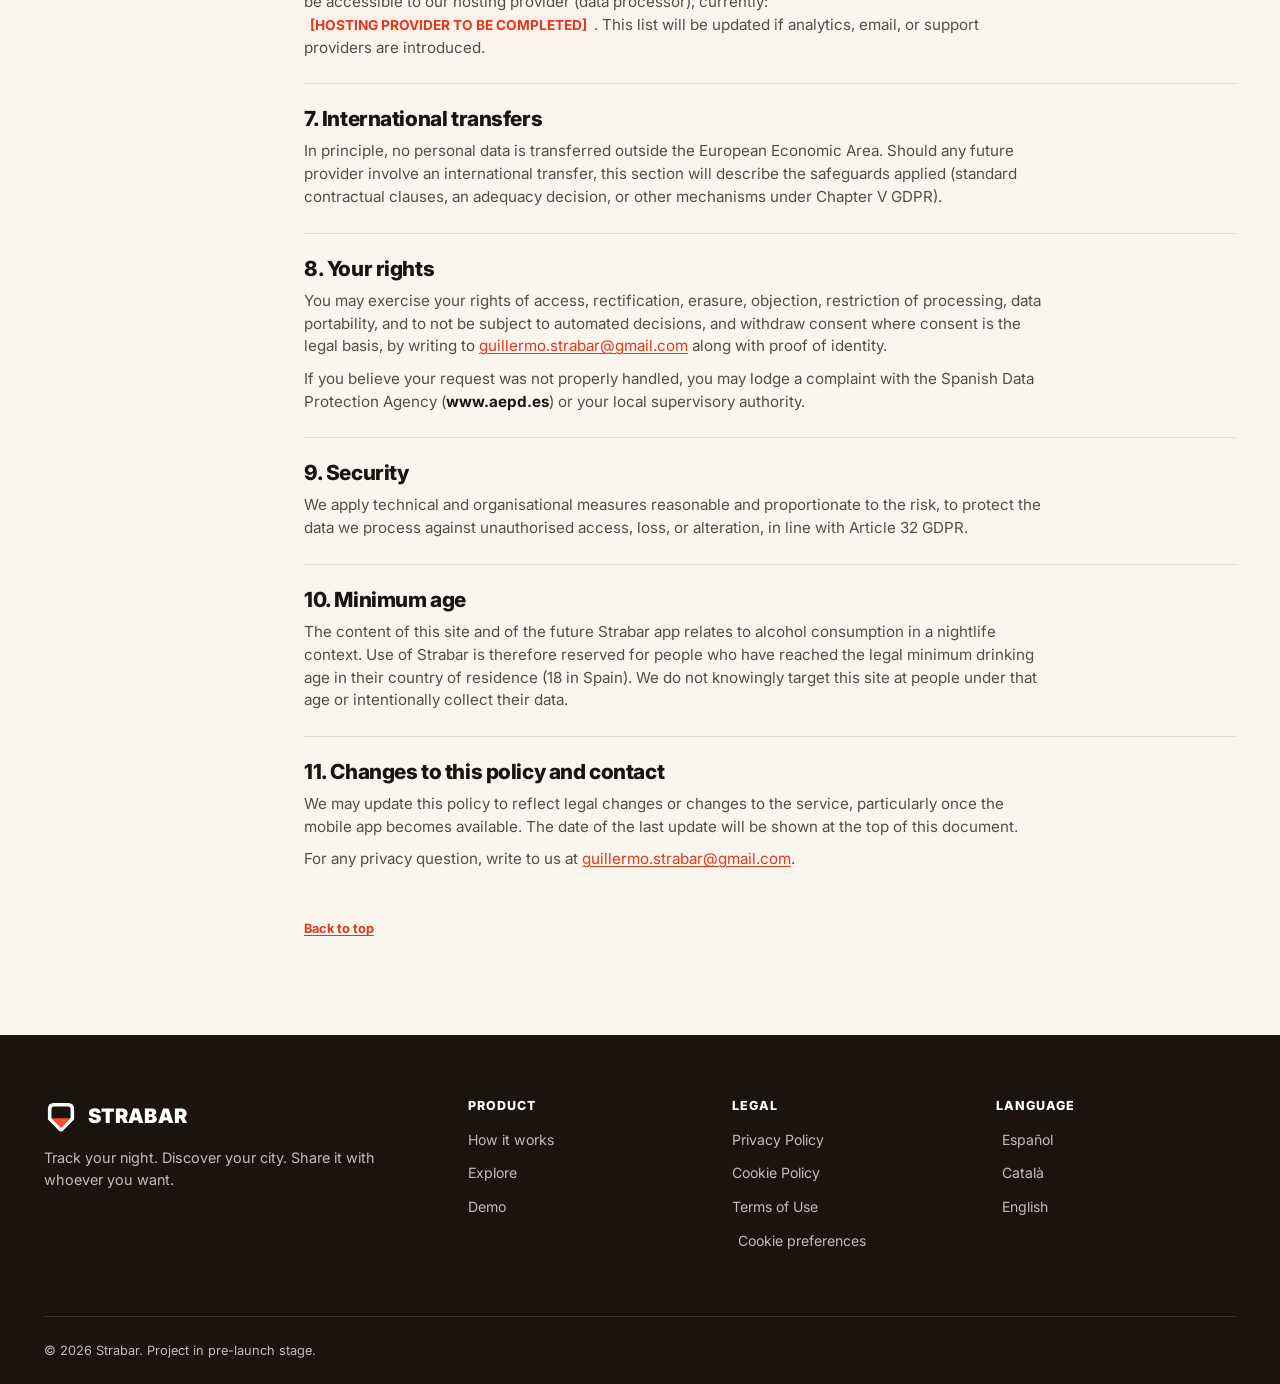
==== commit ac7f147b: "Correct logo mark proportions to match the brand reference Taller rectangular top section, shorter t" ====
--- a/legal.html
+++ b/legal.html
@@ -6,7 +6,7 @@
     <title>Strabar — Legal</title>
     <meta name="description" content="Privacy Policy, Cookie Policy and Terms of Use for Strabar." />
     <meta name="theme-color" content="#FAF6EE" />
-    <link rel="icon" href="data:image/svg+xml,%3Csvg xmlns='http://www.w3.org/2000/svg' viewBox='0 0 48 48'%3E%3Cpath d='M13,7 L35,7 Q40,7 40,12 L40,23 L26,42 Q24,45 22,42 L8,23 L8,12 Q8,7 13,7 Z' fill='none' stroke='%231C130F' stroke-width='5' stroke-linejoin='round' stroke-linecap='round'/%3E%3Cpath d='M11,22 L37,22 L25,39 Q24,41 23,39 Z' fill='%23FF4B2E'/%3E%3C/svg%3E" />
+    <link rel="icon" href="data:image/svg+xml,%3Csvg xmlns='http://www.w3.org/2000/svg' viewBox='0 0 48 48'%3E%3Cpath d='M14,8 L34,8 Q40,8 40,14 L40,28 L26,42 Q24,45 22,42 L8,28 L8,14 Q8,8 14,8 Z' fill='none' stroke='%231C130F' stroke-width='5' stroke-linejoin='round' stroke-linecap='round'/%3E%3Cpath d='M11,27 L37,27 L25,40 Q24,42 23,40 Z' fill='%23FF4B2E'/%3E%3C/svg%3E" />
 
     <!-- Open Graph / social sharing preview -->
     <meta property="og:type" content="website" />
@@ -31,14 +31,14 @@
     <svg style="display: none" aria-hidden="true">
       <symbol id="icon-logo" viewBox="0 0 48 48">
         <path
-          d="M13,7 L35,7 Q40,7 40,12 L40,23 L26,42 Q24,45 22,42 L8,23 L8,12 Q8,7 13,7 Z"
+          d="M14,8 L34,8 Q40,8 40,14 L40,28 L26,42 Q24,45 22,42 L8,28 L8,14 Q8,8 14,8 Z"
           fill="none"
           stroke="currentColor"
           stroke-width="5"
           stroke-linejoin="round"
           stroke-linecap="round"
         />
-        <path d="M11,22 L37,22 L25,39 Q24,41 23,39 Z" fill="var(--color-primary)" stroke="none" />
+        <path d="M11,27 L37,27 L25,40 Q24,42 23,40 Z" fill="var(--color-primary)" stroke="none" />
       </symbol>
       <symbol id="icon-chevron-down" viewBox="0 0 24 24"><polyline points="6 9 12 15 18 9" /></symbol>
       <symbol id="icon-info" viewBox="0 0 24 24"><circle cx="12" cy="12" r="10" /><line x1="12" y1="16" x2="12" y2="12" /><line x1="12" y1="8" x2="12.01" y2="8" /></symbol>
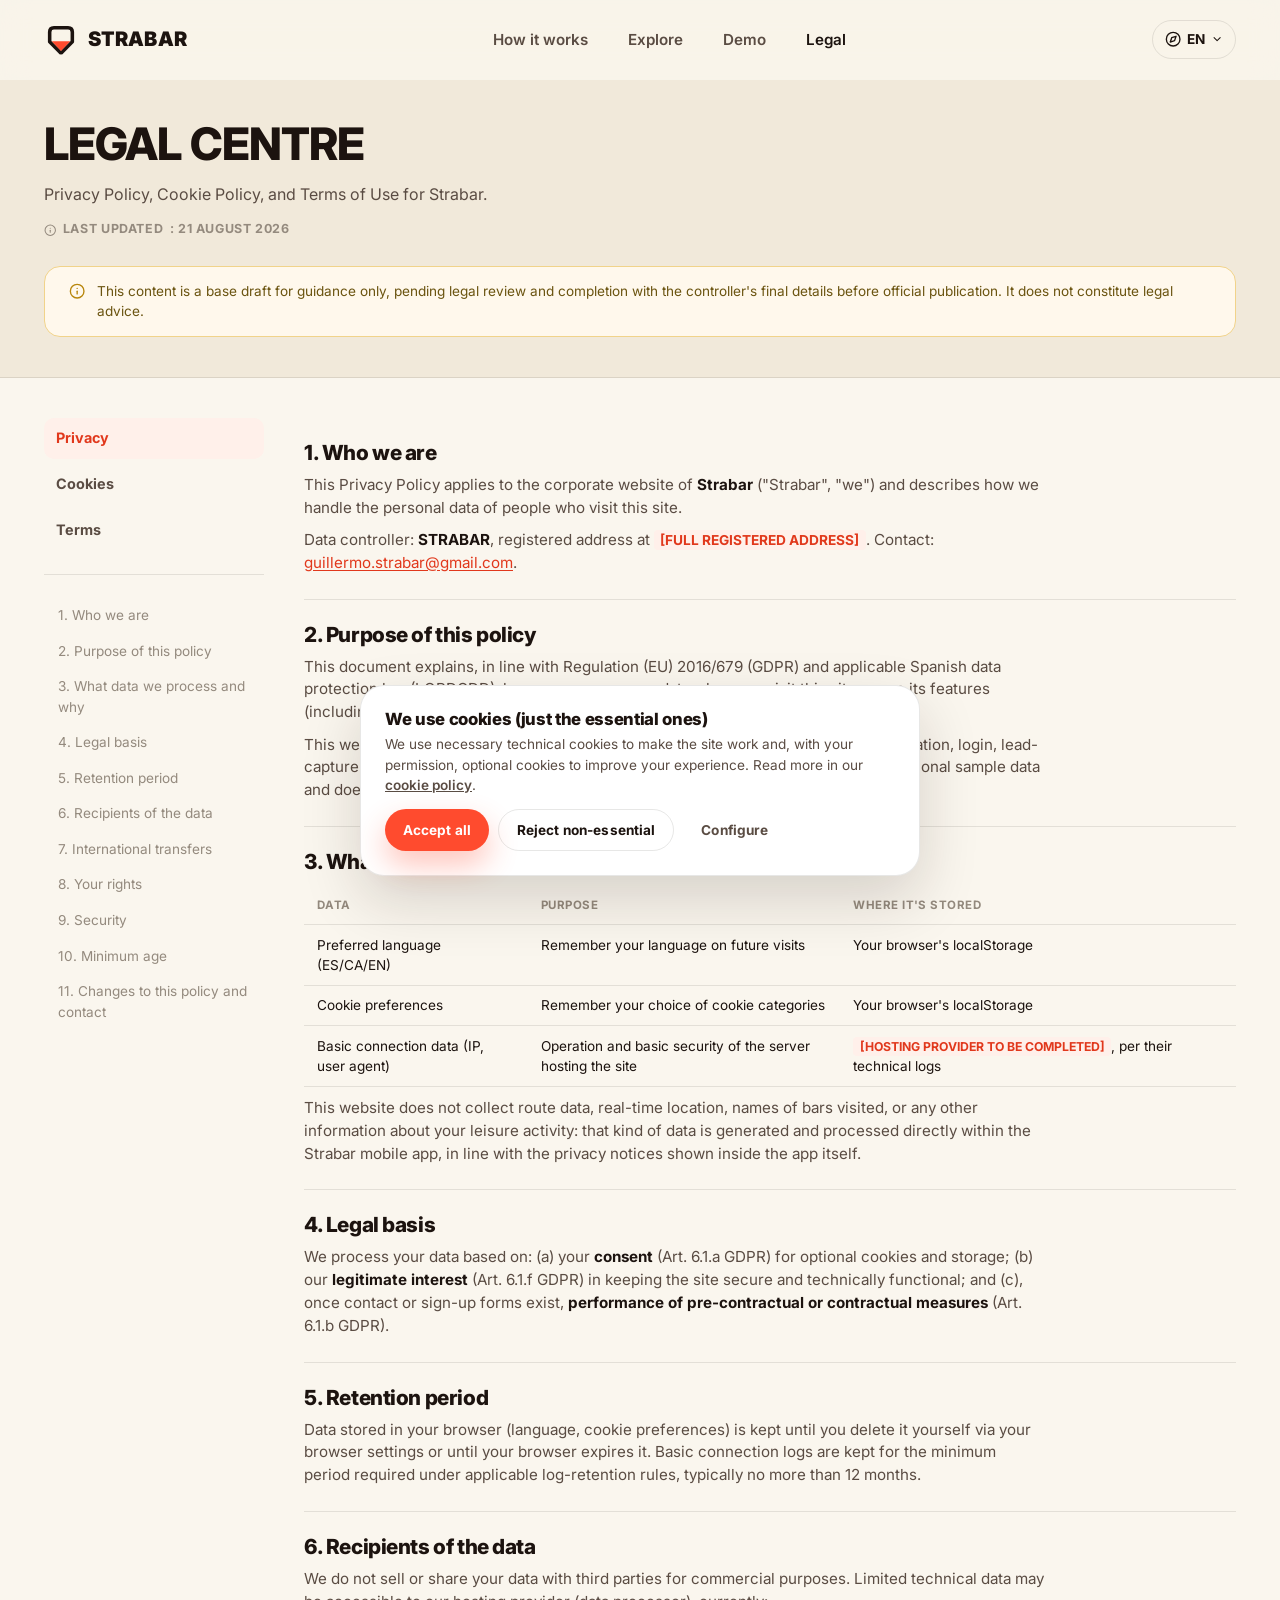
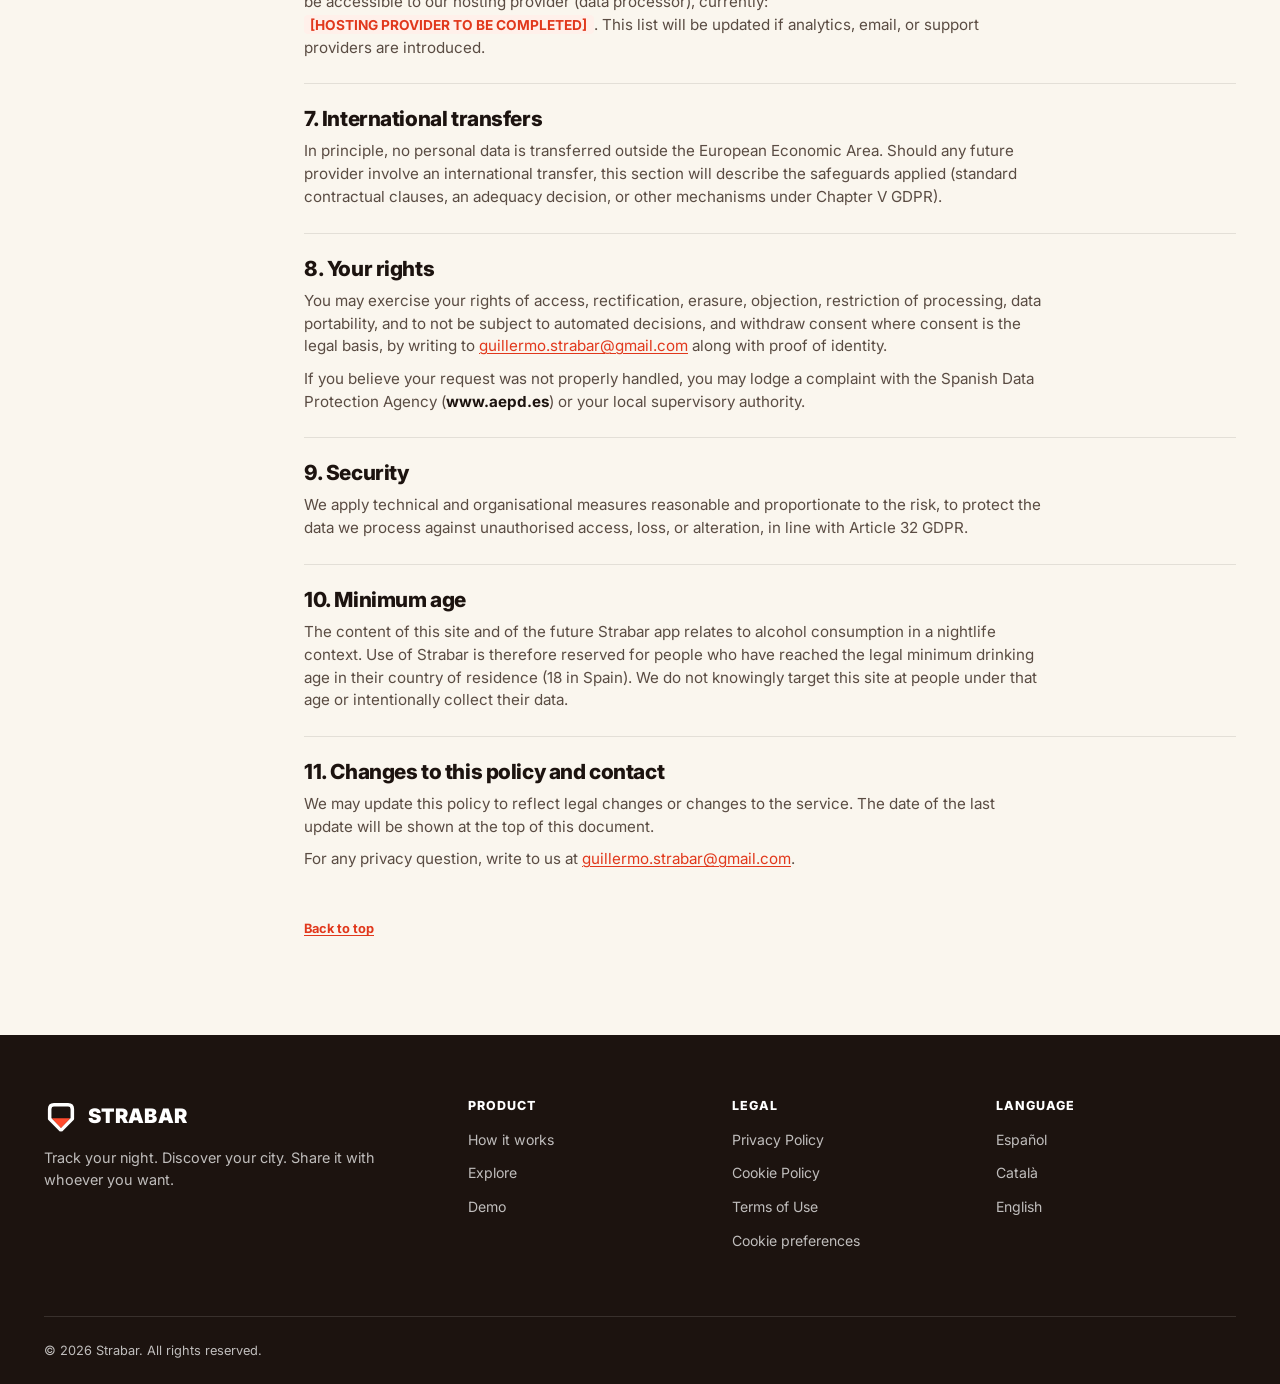
==== commit 89c5f403: "Prepare site for launch: remove pre-launch copy, replace route discovery demo with a "See friends" l" ====
--- a/legal.html
+++ b/legal.html
@@ -166,7 +166,7 @@
                     </tbody>
                   </table>
                 </div>
-                <p>No se recogen datos de rutas, ubicación en tiempo real, nombres de bares visitados ni ninguna otra información sobre tu actividad de ocio a través de esta web: esos datos solo existirán cuando la aplicación móvil esté disponible, momento en el que esta política se ampliará con el detalle correspondiente.</p>
+                <p>Esta web no recoge datos de rutas, ubicación en tiempo real, nombres de bares visitados ni ninguna otra información sobre tu actividad de ocio: ese tipo de datos se genera y trata directamente dentro de la aplicación móvil Strabar, conforme a los avisos de privacidad que se muestran en la propia app.</p>
               </section>
               <section id="priv-4-es"><h2>4. Base jurídica del tratamiento</h2>
                 <p>Tratamos tus datos sobre la base de: (a) tu <strong>consentimiento</strong> (art. 6.1.a RGPD) para las cookies y almacenamientos opcionales; (b) nuestro <strong>interés legítimo</strong> (art. 6.1.f RGPD) en garantizar la seguridad y el correcto funcionamiento técnico de la web; y (c), cuando en el futuro existan formularios de contacto o registro, la <strong>ejecución de medidas precontractuales o contractuales</strong> (art. 6.1.b RGPD).</p>
@@ -191,7 +191,7 @@
                 <p>El contenido de este sitio y de la futura aplicación Strabar está relacionado con el consumo de bebidas alcohólicas en un contexto de ocio nocturno. Por ello, el uso de Strabar está reservado a personas que hayan alcanzado la edad legal mínima para el consumo de alcohol en su país de residencia (en España, 18 años). No dirigimos conscientemente esta web a menores de esa edad ni recogemos intencionadamente sus datos.</p>
               </section>
               <section id="priv-11-es"><h2>11. Cambios en esta política y contacto</h2>
-                <p>Podemos actualizar esta política para adaptarla a novedades legislativas o a cambios en el servicio, especialmente quando la aplicación móvil esté disponible. Publicaremos la fecha de la última actualización en la parte superior de este documento.</p>
+                <p>Podemos actualizar esta política para adaptarla a novedades legislativas o a cambios en el servicio. Publicaremos la fecha de la última actualización en la parte superior de este documento.</p>
                 <p>Para cualquier consulta sobre privacidad, escríbenos a <a href="mailto:guillermo.strabar@gmail.com">guillermo.strabar@gmail.com</a>.</p>
               </section>
             </div>
@@ -216,7 +216,7 @@
                     </tbody>
                   </table>
                 </div>
-                <p>This website does not collect route data, real-time location, names of bars visited, or any other information about your leisure activity: that data will only exist once the mobile app is available, at which point this policy will be expanded accordingly.</p>
+                <p>This website does not collect route data, real-time location, names of bars visited, or any other information about your leisure activity: that kind of data is generated and processed directly within the Strabar mobile app, in line with the privacy notices shown inside the app itself.</p>
               </section>
               <section id="priv-4-en"><h2>4. Legal basis</h2>
                 <p>We process your data based on: (a) your <strong>consent</strong> (Art. 6.1.a GDPR) for optional cookies and storage; (b) our <strong>legitimate interest</strong> (Art. 6.1.f GDPR) in keeping the site secure and technically functional; and (c), once contact or sign-up forms exist, <strong>performance of pre-contractual or contractual measures</strong> (Art. 6.1.b GDPR).</p>
@@ -241,7 +241,7 @@
                 <p>The content of this site and of the future Strabar app relates to alcohol consumption in a nightlife context. Use of Strabar is therefore reserved for people who have reached the legal minimum drinking age in their country of residence (18 in Spain). We do not knowingly target this site at people under that age or intentionally collect their data.</p>
               </section>
               <section id="priv-11-en"><h2>11. Changes to this policy and contact</h2>
-                <p>We may update this policy to reflect legal changes or changes to the service, particularly once the mobile app becomes available. The date of the last update will be shown at the top of this document.</p>
+                <p>We may update this policy to reflect legal changes or changes to the service. The date of the last update will be shown at the top of this document.</p>
                 <p>For any privacy question, write to us at <a href="mailto:guillermo.strabar@gmail.com">guillermo.strabar@gmail.com</a>.</p>
               </section>
             </div>
@@ -266,7 +266,7 @@
                     </tbody>
                   </table>
                 </div>
-                <p>No es recullen dades de rutes, ubicació en temps real, noms de bars visitats ni cap altra informació sobre la teva activitat d'oci a través d'aquest lloc: aquestes dades només existiran quan l'aplicació mòbil estigui disponible, moment en què aquesta política s'ampliarà amb el detall corresponent.</p>
+                <p>Aquest lloc no recull dades de rutes, ubicació en temps real, noms de bars visitats ni cap altra informació sobre la teva activitat d'oci: aquest tipus de dades es generen i es tracten directament dins de l'aplicació mòbil Strabar, d'acord amb els avisos de privacitat que es mostren a la mateixa app.</p>
               </section>
               <section id="priv-4-ca"><h2>4. Base jurídica del tractament</h2>
                 <p>Tractem les teves dades sobre la base de: (a) el teu <strong>consentiment</strong> (art. 6.1.a RGPD) per a les cookies i emmagatzematges opcionals; (b) el nostre <strong>interès legítim</strong> (art. 6.1.f RGPD) a garantir la seguretat i el correcte funcionament tècnic del lloc; i (c), quan en el futur hi hagi formularis de contacte o registre, l'<strong>execució de mesures precontractuals o contractuals</strong> (art. 6.1.b RGPD).</p>
@@ -291,7 +291,7 @@
                 <p>El contingut d'aquest lloc i de la futura aplicació Strabar està relacionat amb el consum de begudes alcohòliques en un context d'oci nocturn. Per això, l'ús de Strabar està reservat a persones que hagin assolit l'edat legal mínima per al consum d'alcohol al seu país de residència (a Espanya, 18 anys). No dirigim conscientment aquest lloc a menors d'aquesta edat ni recollim intencionadament les seves dades.</p>
               </section>
               <section id="priv-11-ca"><h2>11. Canvis en aquesta política i contacte</h2>
-                <p>Podem actualitzar aquesta política per adaptar-la a novetats legislatives o a canvis en el servei, especialment quan l'aplicació mòbil estigui disponible. Publicarem la data de l'última actualització a la part superior d'aquest document.</p>
+                <p>Podem actualitzar aquesta política per adaptar-la a novetats legislatives o a canvis en el servei. Publicarem la data de l'última actualització a la part superior d'aquest document.</p>
                 <p>Per a qualsevol consulta sobre privacitat, escriu-nos a <a href="mailto:guillermo.strabar@gmail.com">guillermo.strabar@gmail.com</a>.</p>
               </section>
             </div>
@@ -403,7 +403,7 @@
                 <p>Estos Términos y Condiciones regulan el acceso y uso del sitio web corporativo de Strabar. Al navegar por este sitio aceptas estos términos; si no estás de acuerdo, te pedimos que no lo utilices.</p>
               </section>
               <section id="term-2-es"><h2>2. Descripción del servicio</h2>
-                <p>Este sitio web tiene una finalidad corporativa e informativa: presenta el proyecto Strabar, explica su concepto y ofrece una demo interactiva simplificada. <strong>La aplicación móvil Strabar todavía no está disponible</strong> para descarga ni para uso real. La demo de esta web es una simulación con datos ficticios que se ejecuta enteramente en tu navegador, sin conexión a ningún servidor ni recogida de datos reales de rutas o ubicación.</p>
+                <p>Este sitio web tiene una finalidad corporativa e informativa: presenta Strabar, explica su concepto y ofrece una demo interactiva simplificada de su funcionamiento. El uso de la aplicación móvil Strabar se rige por estos mismos Términos y Condiciones. La demo de esta web es una simulación independiente, con datos ficticios, que se ejecuta enteramente en tu navegador, sin conexión a ningún servidor ni recogida de datos reales de rutas o ubicación.</p>
               </section>
               <section id="term-3-es"><h2>3. Edad mínima de acceso</h2>
                 <p>Dado que el contenido está relacionado con el consumo de bebidas alcohólicas en contextos de ocio, el acceso y uso de este sitio y de la futura aplicación se reserva a personas que hayan alcanzado la edad legal mínima para el consumo de alcohol en su país (18 años en España). Strabar promueve en todo momento el consumo responsable.</p>
@@ -442,7 +442,7 @@
                 <p>These Terms of Use govern access to and use of the Strabar corporate website. By browsing this site you accept these terms; if you disagree, please do not use it.</p>
               </section>
               <section id="term-2-en"><h2>2. Description of the service</h2>
-                <p>This website serves a corporate and informational purpose: it presents the Strabar project, explains its concept, and offers a simplified interactive demo. <strong>The Strabar mobile app is not yet available</strong> for download or real-world use. The demo on this site is a simulation with fictional data that runs entirely in your browser, with no connection to any server and no collection of real route or location data.</p>
+                <p>This website serves a corporate and informational purpose: it presents Strabar, explains its concept, and offers a simplified interactive demo of how it works. Use of the Strabar mobile app is governed by these same Terms of Use. The demo on this site is a separate, self-contained simulation with fictional data that runs entirely in your browser, with no connection to any server and no collection of real route or location data.</p>
               </section>
               <section id="term-3-en"><h2>3. Minimum age to access</h2>
                 <p>Because the content relates to alcohol consumption in a leisure context, access to and use of this site and the future app is reserved for people who have reached the legal minimum drinking age in their country (18 in Spain). Strabar promotes responsible consumption at all times.</p>
@@ -481,7 +481,7 @@
                 <p>Aquests Termes i Condicions regulen l'accés i l'ús del lloc web corporatiu de Strabar. En navegar per aquest lloc n'acceptes els termes; si no hi estàs d'acord, et demanem que no l'utilitzis.</p>
               </section>
               <section id="term-2-ca"><h2>2. Descripció del servei</h2>
-                <p>Aquest lloc web té una finalitat corporativa i informativa: presenta el projecte Strabar, n'explica el concepte i ofereix una demo interactiva simplificada. <strong>L'aplicació mòbil Strabar encara no està disponible</strong> per descarregar ni per a ús real. La demo d'aquest lloc és una simulació amb dades fictícies que s'executa íntegrament al teu navegador, sense connexió a cap servidor ni recollida de dades reals de rutes o ubicació.</p>
+                <p>Aquest lloc web té una finalitat corporativa i informativa: presenta Strabar, n'explica el concepte i ofereix una demo interactiva simplificada del seu funcionament. L'ús de l'aplicació mòbil Strabar es regeix per aquests mateixos Termes i Condicions. La demo d'aquest lloc és una simulació independent, amb dades fictícies, que s'executa íntegrament al teu navegador, sense connexió a cap servidor ni recollida de dades reals de rutes o ubicació.</p>
               </section>
               <section id="term-3-ca"><h2>3. Edat mínima d'accés</h2>
                 <p>Atès que el contingut està relacionat amb el consum de begudes alcohòliques en contextos d'oci, l'accés i l'ús d'aquest lloc i de la futura aplicació es reserva a persones que hagin assolit l'edat legal mínima per al consum d'alcohol al seu país (18 anys a Espanya). Strabar promou en tot moment el consum responsable.</p>
@@ -560,7 +560,7 @@
           </div>
         </div>
         <div class="footer-bottom">
-          <span data-i18n="footer.copyright">© 2026 Strabar. Project in pre-launch stage.</span>
+          <span data-i18n="footer.copyright">© 2026 Strabar. All rights reserved.</span>
         </div>
       </div>
     </footer>
--- a/css/style.css
+++ b/css/style.css
@@ -140,6 +140,9 @@
 button {
   background: none;
   border: 0;
+  margin: 0;
+  padding: 0;
+  text-align: inherit;
   cursor: pointer;
 }
 
@@ -751,19 +754,6 @@
   box-shadow: var(--shadow-lg);
 }
 
-.phone::before {
-  content: "";
-  position: absolute;
-  top: 10px;
-  left: 50%;
-  transform: translateX(-50%);
-  width: 90px;
-  height: 20px;
-  background: var(--color-dark);
-  border-radius: 0 0 14px 14px;
-  z-index: 3;
-}
-
 .phone-screen {
   position: relative;
   width: 100%;
@@ -802,7 +792,7 @@
   display: flex;
   align-items: center;
   justify-content: space-between;
-  padding: 8px 16px 4px;
+  padding: 15px 19px 4px;
 }
 
 .phone-brand {
@@ -916,12 +906,11 @@
 
 .phone-map .pin {
   position: absolute;
-  width: 16px;
-  height: 16px;
-  background: var(--color-primary);
-  border-radius: 50% 50% 50% 0;
-  transform: rotate(-45deg);
-  box-shadow: 0 3px 8px rgba(0, 0, 0, 0.25);
+  width: 17px;
+  height: 20px;
+  color: var(--color-ink);
+  transform: translate(-50%, -88%);
+  filter: drop-shadow(0 2px 3px rgba(20, 15, 10, 0.35));
 }
 
 .phone-body > [data-demo-screen] {
@@ -1005,7 +994,7 @@
 /* Share card screen (dark, orange) */
 .phone-share {
   flex: 1;
-  background: linear-gradient(160deg, var(--color-primary), var(--color-primary-dark));
+  background: linear-gradient(160deg, var(--color-dark-surface), var(--color-dark));
   color: #fff;
   display: flex;
   flex-direction: column;
@@ -1021,6 +1010,7 @@
   width: 46px;
   height: 46px;
   margin-bottom: 6px;
+  color: #fff;
 }
 
 .phone-share strong {
@@ -1249,17 +1239,16 @@
 
 .city-map .map-pin {
   cursor: pointer;
-}
-
-.city-map .map-pin circle {
-  fill: var(--color-surface);
-  stroke: var(--color-primary);
-  stroke-width: 2.5;
-}
-
-.city-map .map-pin.is-hot circle {
-  fill: var(--color-primary);
-  stroke: var(--color-primary-dark);
+  color: var(--color-ink);
+}
+
+.city-map .map-pin use {
+  filter: drop-shadow(0 2px 3px rgba(20, 15, 10, 0.35));
+  transition: color var(--dur-fast) var(--ease);
+}
+
+.city-map .map-pin.is-hot {
+  color: var(--color-primary);
 }
 
 .city-legend {
@@ -1463,12 +1452,12 @@
 }
 
 .showcase-phones .phone:nth-child(1) {
-  transform: translateX(28px) rotate(-6deg) scale(0.88);
+  transform: translateX(28px) scale(0.88);
   z-index: 1;
 }
 
 .showcase-phones .phone:nth-child(3) {
-  transform: translateX(-28px) rotate(6deg) scale(0.88);
+  transform: translateX(-28px) scale(0.88);
   z-index: 1;
 }
 
@@ -1633,71 +1622,156 @@
   transform: translate(-50%, 0);
 }
 
-/* -- Explore routes panel -- */
-.route-picker {
-  display: flex;
+/* -- See friends panel -- */
+.friends-layout {
+  display: grid;
+  gap: var(--space-md);
+}
+
+.friends-map {
+  min-height: 260px;
+}
+
+.friend-pin use {
+  color: var(--color-ink);
+  filter: drop-shadow(0 2px 3px rgba(20, 15, 10, 0.35));
+}
+
+.friend-pin-pulse {
+  fill: none;
+  stroke: var(--color-primary);
+  stroke-width: 2;
+  transform-box: fill-box;
+  transform-origin: center;
+  animation: friend-pulse 2.2s ease-out infinite;
+}
+
+@keyframes friend-pulse {
+  0% {
+    transform: scale(0.6);
+    opacity: 0.9;
+  }
+  100% {
+    transform: scale(2.4);
+    opacity: 0;
+  }
+}
+
+.friends-sidebar {
+  display: flex;
+  flex-direction: column;
+  gap: var(--space-sm);
+}
+
+.friends-list-title {
+  display: flex;
+  align-items: center;
+  gap: 0.4rem;
+  font-size: 0.78rem;
+  font-weight: 700;
+  text-transform: uppercase;
+  letter-spacing: 0.05em;
+  color: var(--color-ink-faint);
+}
+
+.friends-list-title .icon {
+  width: 1em;
+  height: 1em;
+}
+
+.friends-list {
+  display: flex;
+  flex-direction: column;
   gap: 0.6rem;
-  overflow-x: auto;
-  padding-bottom: 0.4rem;
-}
-
-.route-chip {
+}
+
+.friend-card {
+  display: flex;
+  align-items: center;
+  gap: 0.7rem;
+  padding: 0.7rem 0.85rem;
+  border: 1px solid var(--color-line);
+  border-radius: var(--radius-md);
+  background: var(--color-surface);
+}
+
+.friend-avatar-wrap {
+  position: relative;
   flex-shrink: 0;
-  padding: 0.6rem 1rem;
-  border-radius: var(--radius-pill);
-  border: 1.5px solid var(--color-line);
-  font-size: 0.82rem;
-  font-weight: 700;
-  white-space: nowrap;
-}
-
-.route-chip.is-active {
+}
+
+.friend-avatar {
+  width: 40px;
+  height: 40px;
+  border-radius: 50%;
   background: var(--color-ink);
   color: #fff;
-  border-color: var(--color-ink);
-}
-
-.route-detail-grid {
-  display: grid;
-  gap: var(--space-md);
-}
-
-.route-stops-list {
-  display: flex;
-  flex-direction: column;
+  display: flex;
+  align-items: center;
+  justify-content: center;
+  font-size: 0.9rem;
+  font-weight: 800;
+}
+
+.friend-live-dot {
+  position: absolute;
+  bottom: -1px;
+  right: -1px;
+  width: 12px;
+  height: 12px;
+  border-radius: 50%;
+  background: var(--color-primary);
+  border: 2px solid var(--color-surface);
+  box-shadow: 0 0 0 3px var(--color-primary-tint);
+  animation: friend-live-blink 1.8s ease-in-out infinite;
+}
+
+@keyframes friend-live-blink {
+  0%,
+  100% {
+    opacity: 1;
+  }
+  50% {
+    opacity: 0.45;
+  }
+}
+
+.friend-card strong {
+  display: block;
+  font-size: 0.9rem;
+}
+
+.friend-status {
+  display: flex;
+  align-items: center;
+  gap: 0.4rem;
+  font-size: 0.78rem;
+  color: var(--color-ink-faint);
+  margin-top: 0.1rem;
+}
+
+.friend-live-badge {
+  font-size: 0.6rem;
+  font-weight: 800;
+  letter-spacing: 0.06em;
+  color: var(--color-primary-dark);
+  background: var(--color-primary-tint);
+  padding: 0.1rem 0.4rem;
+  border-radius: var(--radius-pill);
+}
+
+.friends-privacy-note {
+  display: flex;
+  align-items: flex-start;
   gap: 0.5rem;
-}
-
-.route-stop {
-  display: flex;
-  align-items: center;
-  gap: 0.7rem;
-  padding: 0.65rem 0.8rem;
-  border: 1px solid var(--color-line);
-  border-radius: var(--radius-sm);
-}
-
-.route-stop .num {
-  width: 26px;
-  height: 26px;
-  border-radius: 50%;
-  background: var(--color-bg-alt);
-  display: flex;
-  align-items: center;
-  justify-content: center;
-  font-size: 0.72rem;
-  font-weight: 800;
+  font-size: 0.78rem;
+  color: var(--color-ink-faint);
+  margin-top: 0.2rem;
+}
+
+.friends-privacy-note .icon {
   flex-shrink: 0;
-}
-
-.route-stop strong {
-  display: block;
-  font-size: 0.88rem;
-}
-
-.route-stop small {
-  color: var(--color-ink-faint);
-  font-size: 0.72rem;
+  margin-top: 0.1rem;
 }
 
 /* -------------------- Final CTA -------------------- */
--- a/css/responsive.css
+++ b/css/responsive.css
@@ -87,13 +87,9 @@
     align-items: center;
   }
 
-  .demo-panel[data-panel="explore"] {
-    grid-template-columns: 0.7fr 1.3fr;
+  .friends-layout {
+    grid-template-columns: 1.3fr 1fr;
     align-items: start;
-  }
-
-  .route-detail-grid {
-    grid-template-columns: 1fr 1fr;
   }
 
   .footer-top {
@@ -122,11 +118,11 @@
   }
 
   .showcase-phones .phone:nth-child(1) {
-    transform: translateX(60px) rotate(-8deg) scale(0.9);
+    transform: translateX(60px) scale(0.9);
   }
 
   .showcase-phones .phone:nth-child(3) {
-    transform: translateX(-60px) rotate(8deg) scale(0.9);
+    transform: translateX(-60px) scale(0.9);
   }
 
   .footer-cols {
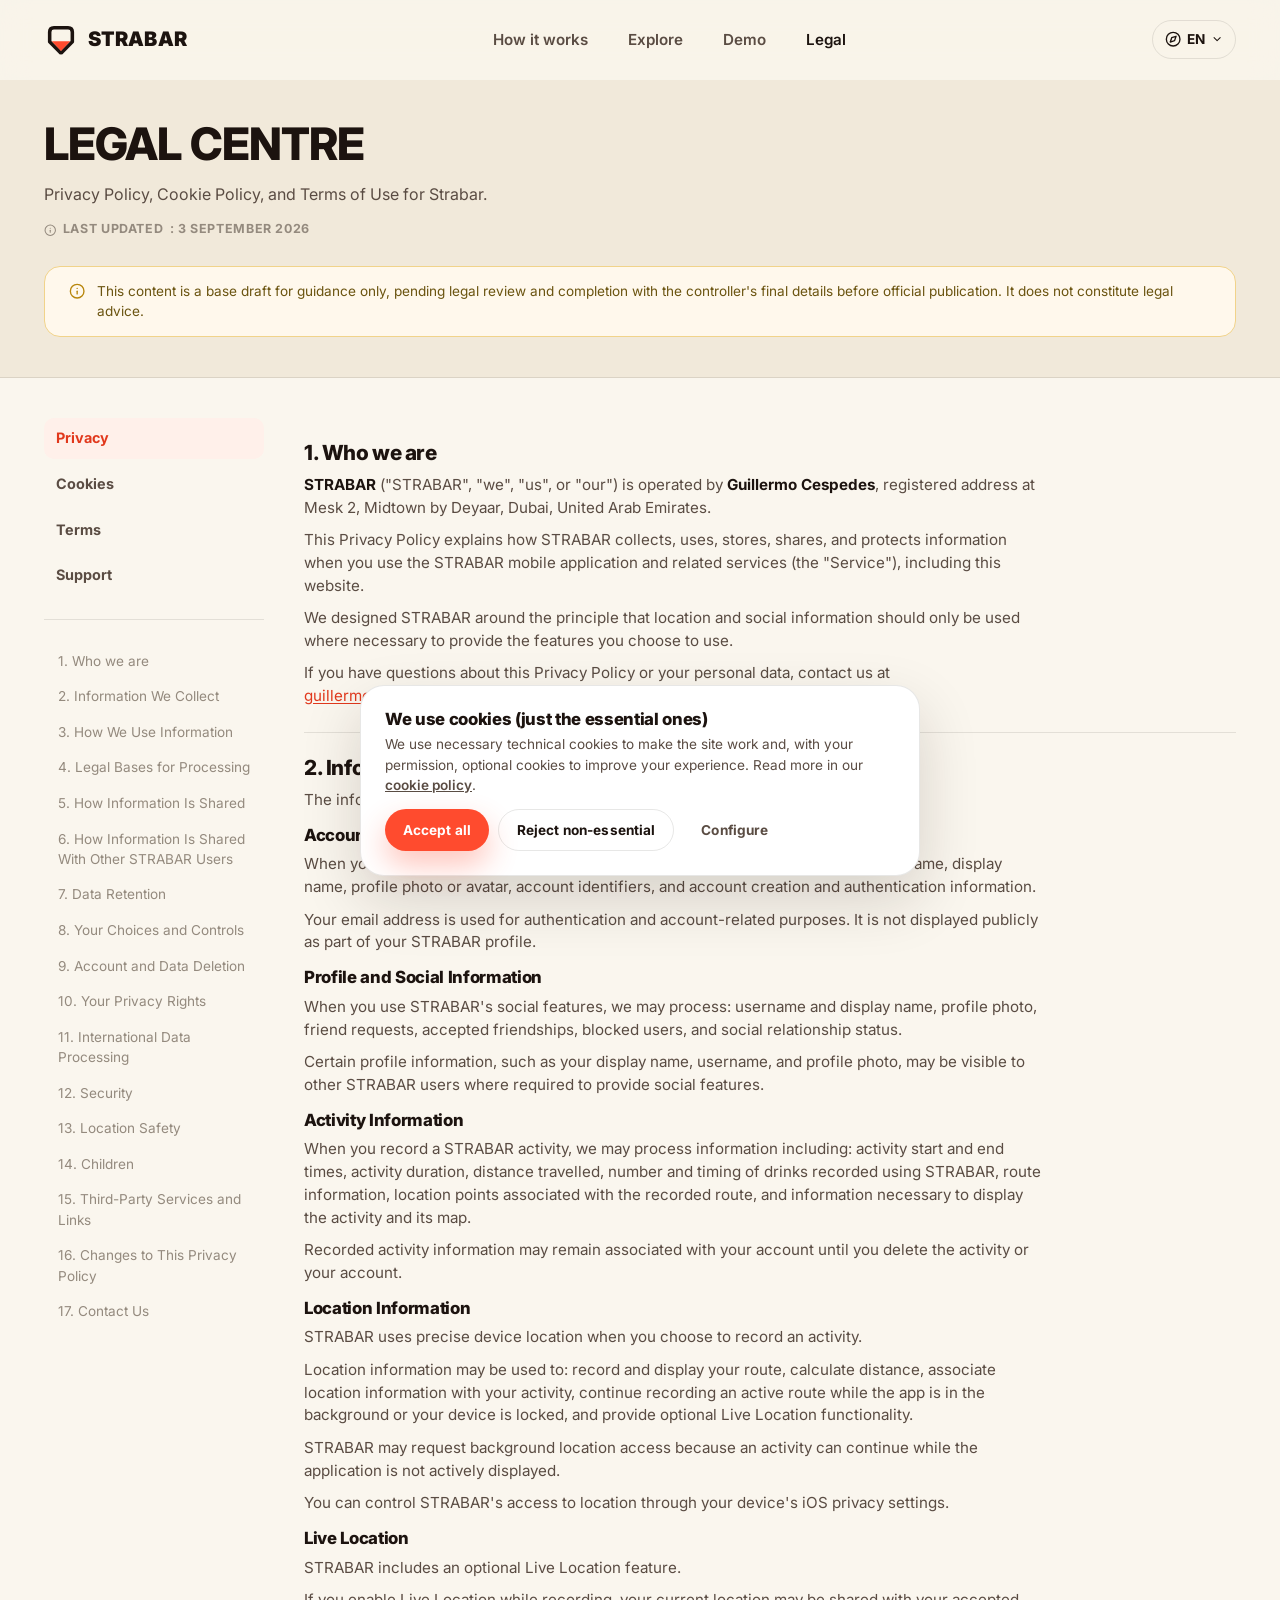
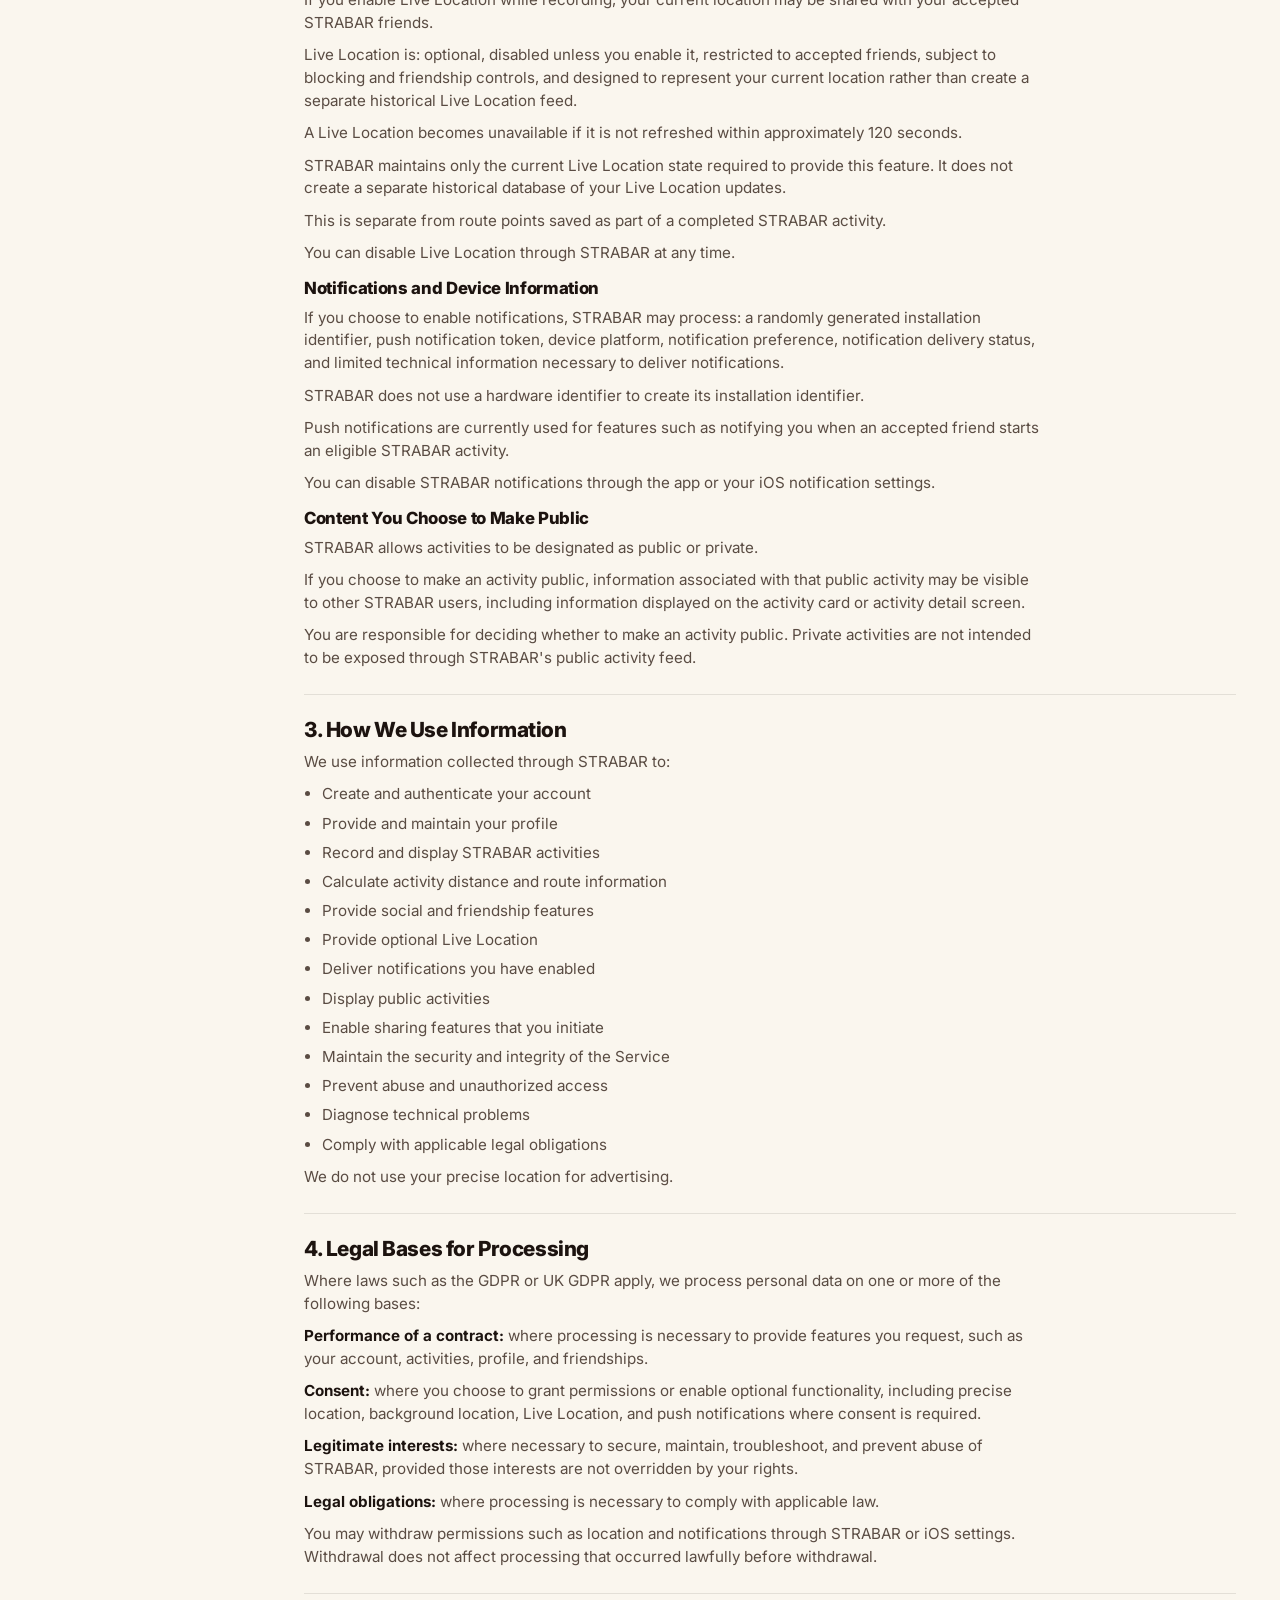
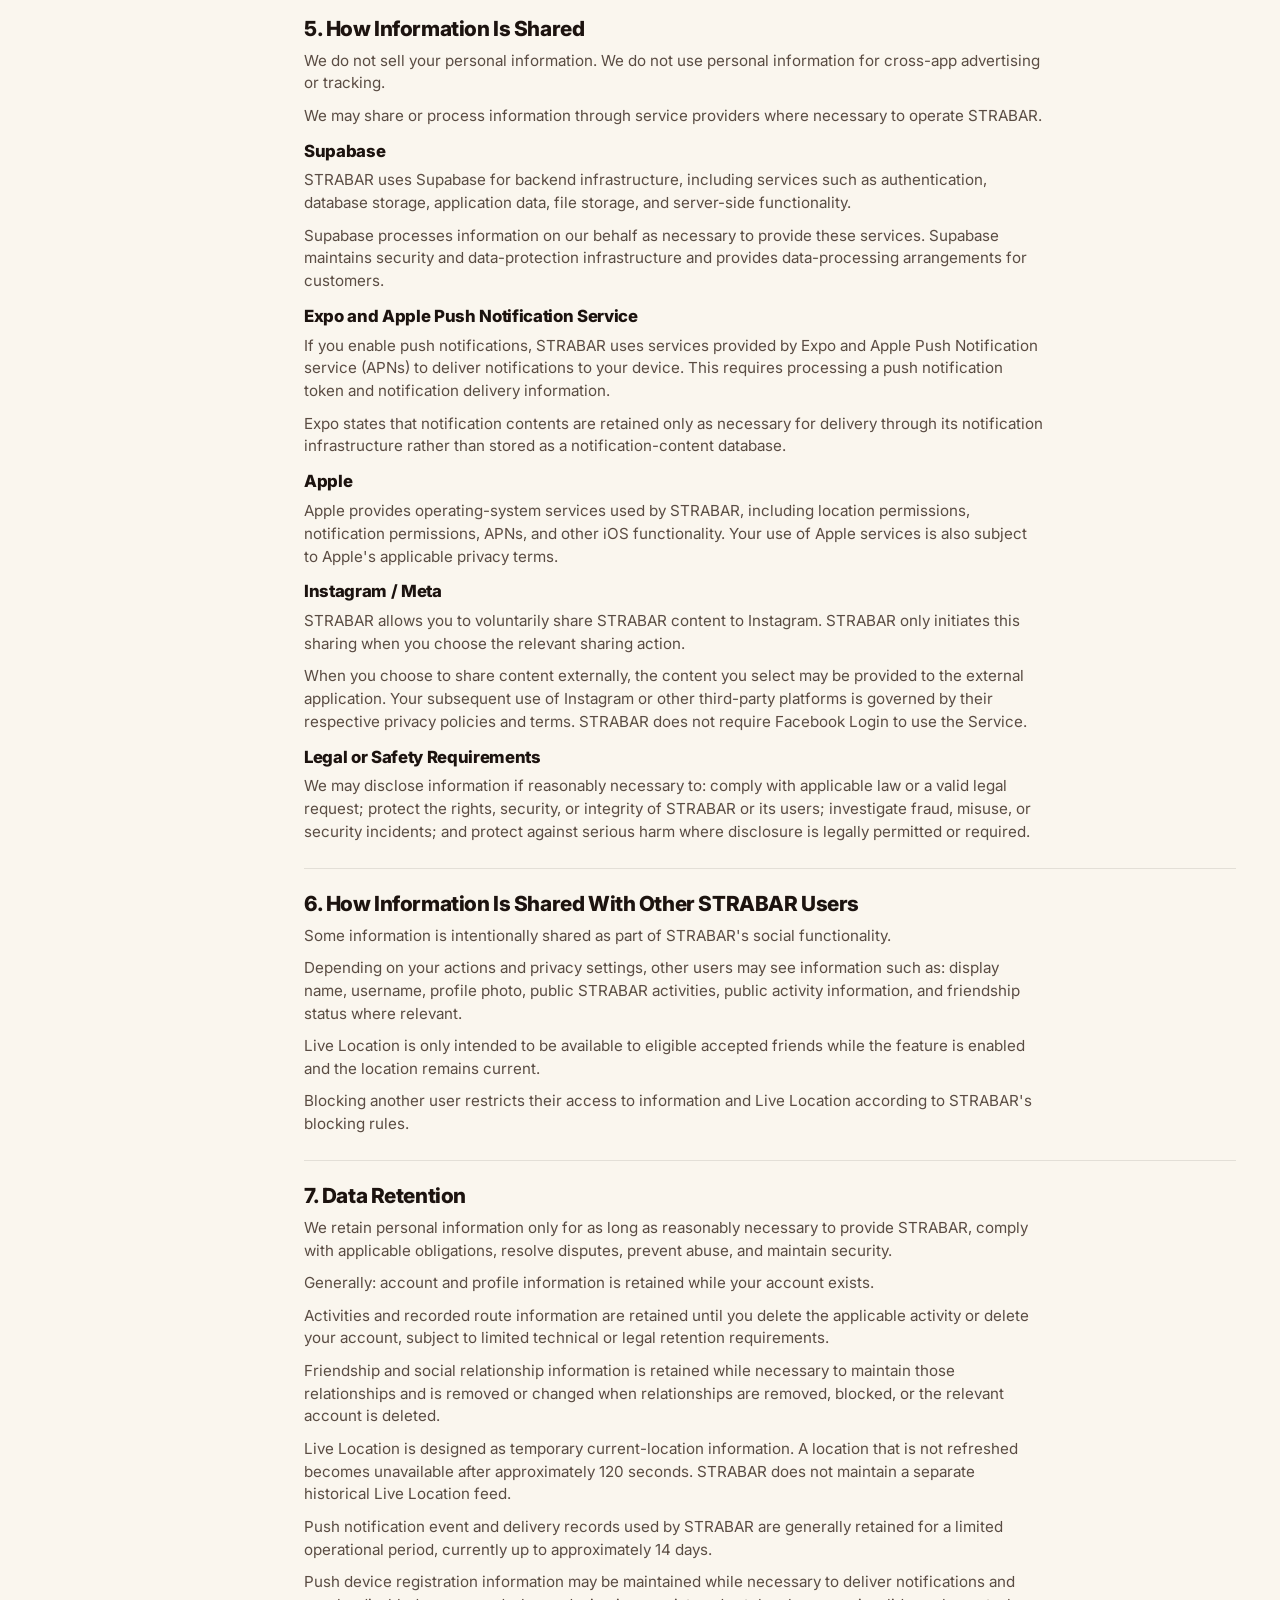
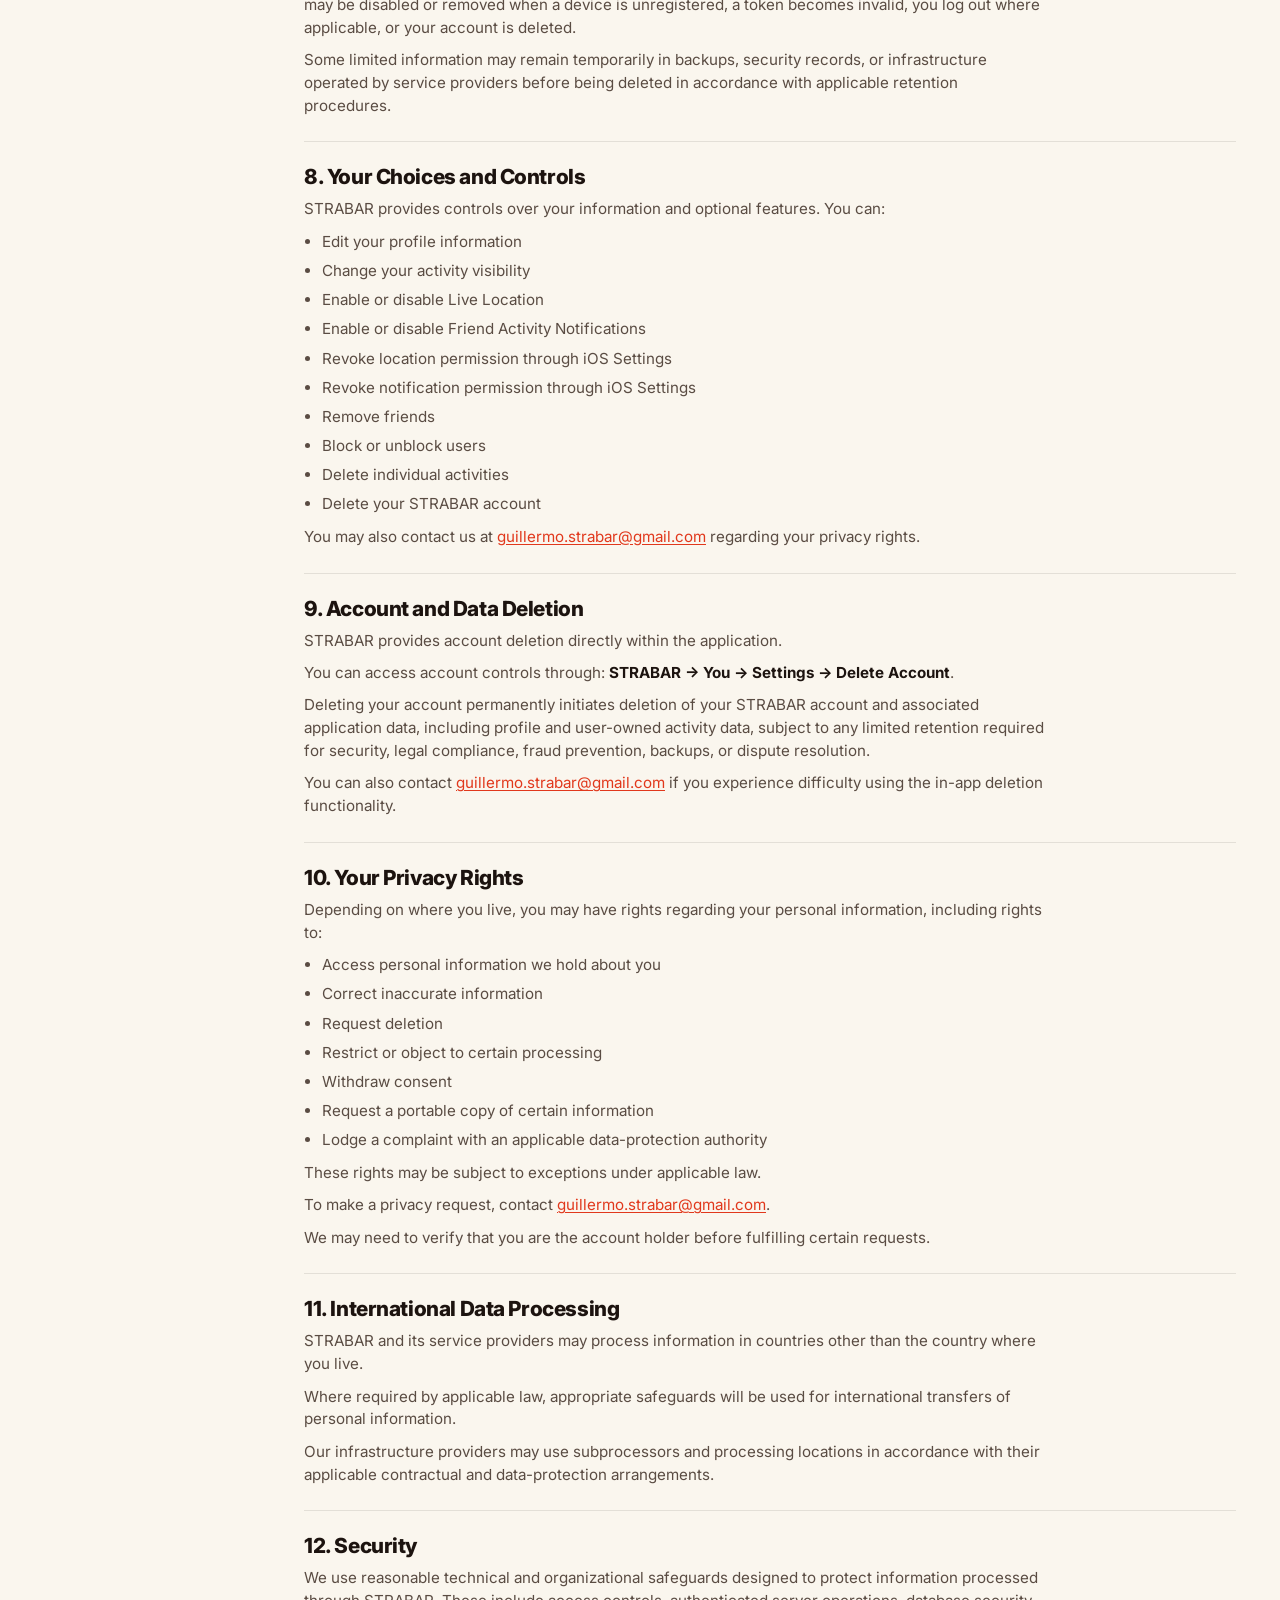
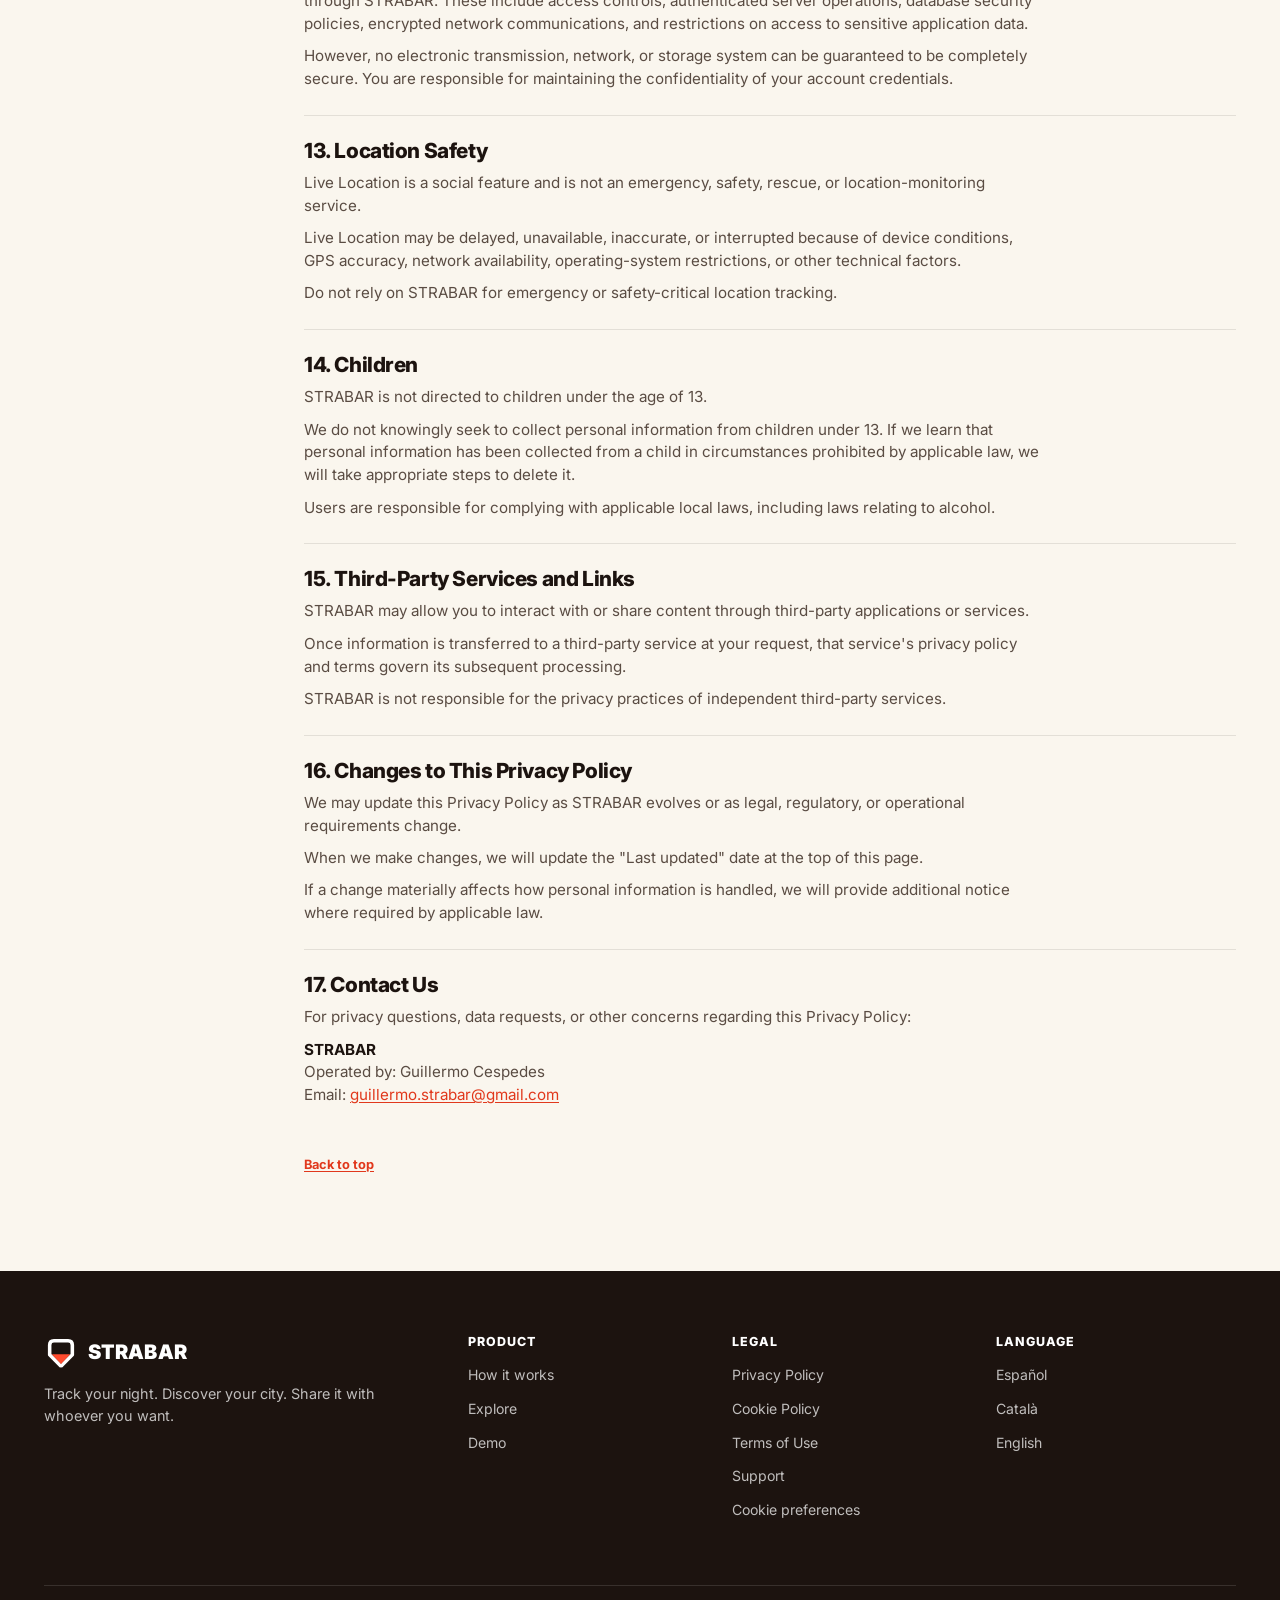
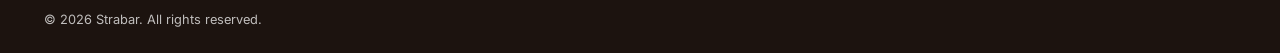
==== commit 5a58240e: "Rewrite Privacy Policy for the real app and add a Support page Privacy Policy (all 3 languages): - R" ====
--- a/legal.html
+++ b/legal.html
@@ -108,7 +108,7 @@
           <p data-i18n="legal.subtitle">Privacy Policy, Cookie Policy, and Terms of Use for Strabar.</p>
           <span class="legal-updated">
             <svg class="icon" style="width: 1em; height: 1em"><use href="#icon-info" /></svg>
-            <span data-i18n="legal.updated">Last updated</span>: 21 August 2026
+            <span data-i18n="legal.updated">Last updated</span>: 3 September 2026
           </span>
           <div class="legal-disclaimer">
             <svg class="icon" aria-hidden="true"><use href="#icon-info" /></svg>
@@ -126,6 +126,7 @@
           <button class="is-active" data-doc-tab="privacy" data-i18n="legal.tabPrivacy">Privacy</button>
           <button data-doc-tab="cookies" data-i18n="legal.tabCookies">Cookies</button>
           <button data-doc-tab="terms" data-i18n="legal.tabTerms">Terms</button>
+          <button data-doc-tab="support" data-i18n="legal.tabSupport">Support</button>
         </div>
 
         <!-- Desktop sidebar -->
@@ -135,6 +136,7 @@
               <button class="is-active" data-doc-tab="privacy" data-i18n="legal.tabPrivacy">Privacy</button>
               <button data-doc-tab="cookies" data-i18n="legal.tabCookies">Cookies</button>
               <button data-doc-tab="terms" data-i18n="legal.tabTerms">Terms</button>
+              <button data-doc-tab="support" data-i18n="legal.tabSupport">Support</button>
             </div>
             <div class="legal-toc" data-legal-toc></div>
           </nav>
@@ -148,151 +150,520 @@
           <article class="legal-doc is-active" data-doc="privacy">
             <div class="i18n-block" data-lang="es">
               <section id="priv-1-es"><h2>1. Quiénes somos</h2>
-                <p>Esta política de privacidad se aplica al sitio web corporativo de <strong>Strabar</strong> (en adelante, "Strabar" o "nosotros") y describe cómo tratamos los datos personales de las personas que visitan esta web.</p>
-                <p>Responsable del tratamiento: <strong>STRABAR</strong>, con domicilio en <span class="placeholder">[DOMICILIO SOCIAL COMPLETO]</span>. Contacto: <a href="mailto:guillermo.strabar@gmail.com">guillermo.strabar@gmail.com</a>.</p>
-              </section>
-              <section id="priv-2-es"><h2>2. Objeto de esta política</h2>
-                <p>El objetivo de este documento es informarte, de forma clara y conforme al Reglamento (UE) 2016/679 (RGPD) y a la Ley Orgánica 3/2018 de Protección de Datos Personales y garantía de los derechos digitales (LOPDGDD), sobre cómo tratamos tus datos cuando visitas esta web o interactúas con sus funcionalidades (incluida la demo interactiva).</p>
-                <p>Actualmente esta web es un escaparate corporativo e informativo: no existe registro de usuarios, inicio de sesión, formularios de captación ni backend. La demo interactiva funciona íntegramente en tu navegador, con datos ficticios, y no envía información a ningún servidor.</p>
-              </section>
-              <section id="priv-3-es"><h2>3. Qué datos tratamos y con qué finalidad</h2>
-                <div class="legal-table-wrap">
-                  <table class="legal-table">
-                    <thead><tr><th>Dato</th><th>Finalidad</th><th>Dónde se almacena</th></tr></thead>
-                    <tbody>
-                      <tr><td>Idioma preferido (ES/CA/EN)</td><td>Recordar tu idioma en próximas visitas</td><td>localStorage de tu navegador</td></tr>
-                      <tr><td>Preferencias de cookies</td><td>Recordar tu elección sobre categorías de cookies</td><td>localStorage de tu navegador</td></tr>
-                      <tr><td>Datos técnicos de conexión (IP, user-agent)</td><td>Funcionamiento y seguridad básica del servidor que aloja la web</td><td><span class="placeholder">[PROVEEDOR DE HOSTING A COMPLETAR]</span>, según sus logs técnicos</td></tr>
-                    </tbody>
-                  </table>
-                </div>
-                <p>Esta web no recoge datos de rutas, ubicación en tiempo real, nombres de bares visitados ni ninguna otra información sobre tu actividad de ocio: ese tipo de datos se genera y trata directamente dentro de la aplicación móvil Strabar, conforme a los avisos de privacidad que se muestran en la propia app.</p>
-              </section>
-              <section id="priv-4-es"><h2>4. Base jurídica del tratamiento</h2>
-                <p>Tratamos tus datos sobre la base de: (a) tu <strong>consentimiento</strong> (art. 6.1.a RGPD) para las cookies y almacenamientos opcionales; (b) nuestro <strong>interés legítimo</strong> (art. 6.1.f RGPD) en garantizar la seguridad y el correcto funcionamiento técnico de la web; y (c), cuando en el futuro existan formularios de contacto o registro, la <strong>ejecución de medidas precontractuales o contractuales</strong> (art. 6.1.b RGPD).</p>
-              </section>
-              <section id="priv-5-es"><h2>5. Plazo de conservación</h2>
-                <p>Los datos guardados en tu navegador (idioma, preferencias de cookies) se conservan hasta que los borres tú mismo desde la configuración de tu navegador o hasta que caduquen según la política de dicho navegador. Los datos técnicos de conexión se conservan durante el plazo mínimo necesario según la normativa de conservación de logs aplicable, habitualmente no superior a 12 meses.</p>
-              </section>
-              <section id="priv-6-es"><h2>6. Destinatarios de los datos</h2>
-                <p>No cedemos tus datos a terceros con fines comerciales. Podrán acceder a datos técnicos limitados los proveedores que nos prestan servicios de alojamiento web (encargados del tratamiento), actualmente: <span class="placeholder">[PROVEEDOR DE HOSTING A COMPLETAR]</span>. Se actualizará esta lista si se incorporan proveedores de analítica, email o atención al cliente.</p>
-              </section>
-              <section id="priv-7-es"><h2>7. Transferencias internacionales</h2>
-                <p>En principio no se realizan transferencias internacionales de datos fuera del Espacio Económico Europeo. Si en el futuro algún proveedor implicara una transferencia internacional, se informará aquí de las garantías aplicadas (cláusulas contractuales tipo, decisión de adecuación u otras previstas en el Capítulo V del RGPD).</p>
-              </section>
-              <section id="priv-8-es"><h2>8. Tus derechos</h2>
-                <p>Puedes ejercer en cualquier momento tus derechos de acceso, rectificación, supresión, oposición, limitación del tratamiento, portabilidad de los datos y a no ser objeto de decisiones automatizadas, así como retirar tu consentimiento cuando este sea la base del tratamiento, escribiendo a <a href="mailto:guillermo.strabar@gmail.com">guillermo.strabar@gmail.com</a> adjuntando copia de un documento que acredite tu identidad.</p>
-                <p>Si consideras que no hemos atendido correctamente tu solicitud, puedes presentar una reclamación ante la Agencia Española de Protección de Datos (<strong>www.aepd.es</strong>).</p>
-              </section>
-              <section id="priv-9-es"><h2>9. Seguridad</h2>
-                <p>Aplicamos medidas técnicas y organizativas razonables y proporcionadas al riesgo para proteger los datos que tratamos frente a accesos no autorizados, pérdida o alteración, conforme al artículo 32 del RGPD.</p>
-              </section>
-              <section id="priv-10-es"><h2>10. Edad mínima</h2>
-                <p>El contenido de este sitio y de la futura aplicación Strabar está relacionado con el consumo de bebidas alcohólicas en un contexto de ocio nocturno. Por ello, el uso de Strabar está reservado a personas que hayan alcanzado la edad legal mínima para el consumo de alcohol en su país de residencia (en España, 18 años). No dirigimos conscientemente esta web a menores de esa edad ni recogemos intencionadamente sus datos.</p>
-              </section>
-              <section id="priv-11-es"><h2>11. Cambios en esta política y contacto</h2>
-                <p>Podemos actualizar esta política para adaptarla a novedades legislativas o a cambios en el servicio. Publicaremos la fecha de la última actualización en la parte superior de este documento.</p>
-                <p>Para cualquier consulta sobre privacidad, escríbenos a <a href="mailto:guillermo.strabar@gmail.com">guillermo.strabar@gmail.com</a>.</p>
+                <p><strong>STRABAR</strong> ("STRABAR", "nosotros") está operada por <strong>Guillermo Cespedes</strong>, con domicilio en Mesk 2, Midtown by Deyaar, Dubái, Emiratos Árabes Unidos.</p>
+                <p>Esta Política de Privacidad explica cómo STRABAR recopila, usa, almacena, comparte y protege la información cuando utilizas la aplicación móvil STRABAR y los servicios relacionados (el "Servicio"), incluida esta web.</p>
+                <p>Hemos diseñado STRABAR bajo el principio de que la información de ubicación y social solo debe usarse cuando sea necesaria para ofrecer las funciones que decides utilizar.</p>
+                <p>Si tienes preguntas sobre esta Política de Privacidad o tus datos personales, contáctanos en <a href="mailto:guillermo.strabar@gmail.com">guillermo.strabar@gmail.com</a>.</p>
+              </section>
+              <section id="priv-2-es"><h2>2. Información que recopilamos</h2>
+                <p>La información que recopila STRABAR depende de las funciones que utilices.</p>
+                <h3>Información de la cuenta</h3>
+                <p>Cuando creas y usas una cuenta de STRABAR, podemos tratar: correo electrónico, nombre de usuario, nombre visible, foto de perfil o avatar, identificadores de cuenta, e información de creación y autenticación de la cuenta.</p>
+                <p>Tu correo electrónico se utiliza para autenticación y gestión de la cuenta. No se muestra públicamente en tu perfil de STRABAR.</p>
+                <h3>Perfil e información social</h3>
+                <p>Cuando usas las funciones sociales de STRABAR, podemos tratar: nombre de usuario y nombre visible, foto de perfil, solicitudes de amistad, amistades aceptadas, usuarios bloqueados y el estado de tus relaciones sociales.</p>
+                <p>Cierta información de perfil, como tu nombre visible, nombre de usuario y foto de perfil, puede ser visible para otras personas usuarias de STRABAR cuando sea necesario para ofrecer las funciones sociales.</p>
+                <h3>Información de actividad</h3>
+                <p>Cuando registras una actividad STRABAR, podemos tratar información como: hora de inicio y fin de la actividad, duración de la actividad, distancia recorrida, número y momento de las cervezas registradas con STRABAR, información de la ruta, puntos de ubicación asociados a la ruta registrada, e información necesaria para mostrar la actividad y su mapa.</p>
+                <p>La información de actividad registrada puede permanecer asociada a tu cuenta hasta que elimines la actividad o tu cuenta.</p>
+                <h3>Información de ubicación</h3>
+                <p>STRABAR utiliza la ubicación precisa del dispositivo cuando decides grabar una actividad.</p>
+                <p>La información de ubicación puede usarse para: registrar y mostrar tu ruta, calcular la distancia, asociar la ubicación a tu actividad, continuar registrando una ruta activa mientras la app está en segundo plano o el dispositivo bloqueado, y ofrecer la función opcional de Ubicación en Directo.</p>
+                <p>STRABAR puede solicitar acceso a la ubicación en segundo plano porque una actividad puede continuar mientras la aplicación no se muestra activamente.</p>
+                <p>Puedes controlar el acceso de STRABAR a la ubicación desde los ajustes de privacidad de tu dispositivo iOS.</p>
+                <h3>Ubicación en Directo</h3>
+                <p>STRABAR incluye una función opcional de Ubicación en Directo.</p>
+                <p>Si activas la Ubicación en Directo mientras grabas, tu ubicación actual puede compartirse con tus amigos aceptados en STRABAR.</p>
+                <p>La Ubicación en Directo es: opcional, está desactivada salvo que la actives, se restringe a amigos aceptados, está sujeta a los controles de bloqueo y de amistad, y está diseñada para representar tu ubicación actual, no para crear un historial independiente de Ubicación en Directo.</p>
+                <p>Una Ubicación en Directo deja de estar disponible si no se actualiza en aproximadamente 120 segundos.</p>
+                <p>STRABAR mantiene únicamente el estado actual de Ubicación en Directo necesario para ofrecer esta función. No crea una base de datos histórica independiente de tus actualizaciones de Ubicación en Directo.</p>
+                <p>Esto es distinto de los puntos de ruta guardados como parte de una actividad STRABAR ya finalizada.</p>
+                <p>Puedes desactivar la Ubicación en Directo desde STRABAR en cualquier momento.</p>
+                <h3>Notificaciones e información del dispositivo</h3>
+                <p>Si decides activar las notificaciones, STRABAR puede tratar: un identificador de instalación generado aleatoriamente, el token de notificaciones push, la plataforma del dispositivo, tus preferencias de notificación, el estado de entrega de las notificaciones, e información técnica limitada necesaria para entregarlas.</p>
+                <p>STRABAR no utiliza un identificador de hardware para crear su identificador de instalación.</p>
+                <p>Las notificaciones push se usan actualmente para funciones como avisarte cuando un amigo aceptado inicia una actividad STRABAR elegible.</p>
+                <p>Puedes desactivar las notificaciones de STRABAR desde la app o desde los ajustes de notificaciones de iOS.</p>
+                <h3>Contenido que decides hacer público</h3>
+                <p>STRABAR permite marcar las actividades como públicas o privadas.</p>
+                <p>Si decides hacer pública una actividad, la información asociada a esa actividad pública puede ser visible para otras personas usuarias de STRABAR, incluida la información mostrada en la tarjeta o en la pantalla de detalle de la actividad.</p>
+                <p>Eres responsable de decidir si haces pública una actividad. Las actividades privadas no están destinadas a mostrarse en el feed público de actividades de STRABAR.</p>
+              </section>
+              <section id="priv-3-es"><h2>3. Cómo utilizamos la información</h2>
+                <p>Utilizamos la información recopilada a través de STRABAR para:</p>
+                <ul>
+                  <li>Crear y autenticar tu cuenta</li>
+                  <li>Proporcionar y mantener tu perfil</li>
+                  <li>Registrar y mostrar actividades STRABAR</li>
+                  <li>Calcular la distancia y la información de ruta de la actividad</li>
+                  <li>Ofrecer funciones sociales y de amistad</li>
+                  <li>Ofrecer la Ubicación en Directo opcional</li>
+                  <li>Entregar las notificaciones que hayas activado</li>
+                  <li>Mostrar actividades públicas</li>
+                  <li>Habilitar funciones de compartir que tú inicies</li>
+                  <li>Mantener la seguridad e integridad del Servicio</li>
+                  <li>Prevenir abusos y accesos no autorizados</li>
+                  <li>Diagnosticar problemas técnicos</li>
+                  <li>Cumplir con las obligaciones legales aplicables</li>
+                </ul>
+                <p>No utilizamos tu ubicación precisa con fines publicitarios.</p>
+              </section>
+              <section id="priv-4-es"><h2>4. Bases jurídicas del tratamiento</h2>
+                <p>Cuando resulten aplicables normativas como el RGPD o el RGPD del Reino Unido, tratamos los datos personales sobre una o varias de las siguientes bases:</p>
+                <p><strong>Ejecución de un contrato:</strong> cuando el tratamiento es necesario para ofrecer las funciones que solicitas, como tu cuenta, actividades, perfil y amistades.</p>
+                <p><strong>Consentimiento:</strong> cuando decides conceder permisos o activar funciones opcionales, incluidas la ubicación precisa, la ubicación en segundo plano, la Ubicación en Directo y las notificaciones push, cuando el consentimiento sea necesario.</p>
+                <p><strong>Interés legítimo:</strong> cuando sea necesario para proteger, mantener, solucionar problemas y prevenir abusos en STRABAR, siempre que esos intereses no se vean superados por tus derechos.</p>
+                <p><strong>Obligaciones legales:</strong> cuando el tratamiento sea necesario para cumplir con la normativa aplicable.</p>
+                <p>Puedes retirar permisos como la ubicación y las notificaciones desde STRABAR o desde los ajustes de iOS. Retirarlos no afecta al tratamiento realizado lícitamente antes de la retirada.</p>
+              </section>
+              <section id="priv-5-es"><h2>5. Cómo se comparte la información</h2>
+                <p>No vendemos tu información personal. No utilizamos información personal para publicidad ni seguimiento entre aplicaciones.</p>
+                <p>Podemos compartir o tratar información a través de proveedores de servicios cuando sea necesario para operar STRABAR.</p>
+                <h3>Supabase</h3>
+                <p>STRABAR utiliza Supabase para su infraestructura backend, incluyendo servicios como autenticación, almacenamiento de base de datos, datos de la aplicación, almacenamiento de archivos y funcionalidad del servidor.</p>
+                <p>Supabase trata información en nuestro nombre según sea necesario para prestar estos servicios. Supabase mantiene infraestructura de seguridad y protección de datos y ofrece acuerdos de tratamiento de datos a sus clientes.</p>
+                <h3>Expo y Apple Push Notification Service</h3>
+                <p>Si activas las notificaciones push, STRABAR utiliza los servicios de Expo y de Apple Push Notification service (APNs) para entregarlas a tu dispositivo. Esto requiere tratar un token de notificaciones push e información sobre la entrega de las notificaciones.</p>
+                <p>Expo indica que el contenido de las notificaciones se conserva únicamente durante el tiempo necesario para su entrega a través de su infraestructura de notificaciones, no como una base de datos de contenido de notificaciones.</p>
+                <h3>Apple</h3>
+                <p>Apple presta servicios del sistema operativo utilizados por STRABAR, incluyendo permisos de ubicación, permisos de notificación, APNs y otras funcionalidades de iOS. El uso que hagas de los servicios de Apple está también sujeto a las condiciones de privacidad aplicables de Apple.</p>
+                <h3>Instagram / Meta</h3>
+                <p>STRABAR te permite compartir voluntariamente contenido de STRABAR en Instagram. STRABAR solo inicia ese proceso de compartición cuando eliges la acción correspondiente.</p>
+                <p>Cuando decides compartir contenido externamente, el contenido que selecciones puede facilitarse a la aplicación externa. El uso posterior que hagas de Instagram u otras plataformas de terceros se rige por sus propias políticas de privacidad y condiciones. STRABAR no requiere Facebook Login para usar el Servicio.</p>
+                <h3>Requisitos legales o de seguridad</h3>
+                <p>Podemos revelar información cuando sea razonablemente necesario para: cumplir con la ley aplicable o una solicitud legal válida; proteger los derechos, la seguridad o la integridad de STRABAR o de sus usuarios; investigar fraudes, usos indebidos o incidentes de seguridad; y protegernos frente a daños graves cuando la divulgación esté legalmente permitida o sea requerida.</p>
+              </section>
+              <section id="priv-6-es"><h2>6. Cómo se comparte la información con otras personas usuarias de STRABAR</h2>
+                <p>Parte de la información se comparte intencionadamente como parte de las funciones sociales de STRABAR.</p>
+                <p>Según tus acciones y ajustes de privacidad, otras personas usuarias pueden ver información como: nombre visible, nombre de usuario, foto de perfil, actividades públicas de STRABAR, información de actividades públicas y el estado de amistad cuando corresponda.</p>
+                <p>La Ubicación en Directo solo está destinada a estar disponible para amigos aceptados y elegibles mientras la función esté activada y la ubicación siga siendo actual.</p>
+                <p>Bloquear a otra persona usuaria restringe su acceso a tu información y a tu Ubicación en Directo conforme a las reglas de bloqueo de STRABAR.</p>
+              </section>
+              <section id="priv-7-es"><h2>7. Conservación de datos</h2>
+                <p>Conservamos la información personal solo durante el tiempo razonablemente necesario para prestar STRABAR, cumplir con las obligaciones aplicables, resolver disputas, prevenir abusos y mantener la seguridad.</p>
+                <p>Con carácter general: la información de cuenta y perfil se conserva mientras exista tu cuenta.</p>
+                <p>Las actividades y la información de ruta registrada se conservan hasta que elimines la actividad correspondiente o tu cuenta, sujeto a requisitos técnicos o legales de conservación limitados.</p>
+                <p>La información de amistades y relaciones sociales se conserva mientras sea necesaria para mantener esas relaciones, y se elimina o modifica cuando se eliminan relaciones, se bloquea a alguien o se elimina la cuenta correspondiente.</p>
+                <p>La Ubicación en Directo está diseñada como información de ubicación actual y temporal. Una ubicación que no se actualiza deja de estar disponible pasados aproximadamente 120 segundos. STRABAR no mantiene un historial independiente de Ubicación en Directo.</p>
+                <p>Los registros de eventos y entrega de notificaciones push que utiliza STRABAR se conservan generalmente durante un periodo operativo limitado, actualmente hasta 14 días aproximadamente.</p>
+                <p>La información de registro del dispositivo para notificaciones push puede mantenerse mientras sea necesaria para entregarlas, y puede desactivarse o eliminarse cuando se da de baja un dispositivo, un token deja de ser válido, cierras sesión cuando corresponda, o se elimina tu cuenta.</p>
+                <p>Cierta información limitada puede permanecer temporalmente en copias de seguridad, registros de seguridad o infraestructura operada por proveedores de servicios antes de eliminarse conforme a los procedimientos de conservación aplicables.</p>
+              </section>
+              <section id="priv-8-es"><h2>8. Tus opciones y controles</h2>
+                <p>STRABAR ofrece controles sobre tu información y sus funciones opcionales. Puedes:</p>
+                <ul>
+                  <li>Editar la información de tu perfil</li>
+                  <li>Cambiar la visibilidad de tus actividades</li>
+                  <li>Activar o desactivar la Ubicación en Directo</li>
+                  <li>Activar o desactivar las notificaciones de actividad de amigos</li>
+                  <li>Revocar el permiso de ubicación desde los ajustes de iOS</li>
+                  <li>Revocar el permiso de notificaciones desde los ajustes de iOS</li>
+                  <li>Eliminar amigos</li>
+                  <li>Bloquear o desbloquear usuarios</li>
+                  <li>Eliminar actividades individuales</li>
+                  <li>Eliminar tu cuenta de STRABAR</li>
+                </ul>
+                <p>También puedes contactarnos en <a href="mailto:guillermo.strabar@gmail.com">guillermo.strabar@gmail.com</a> sobre tus derechos de privacidad.</p>
+              </section>
+              <section id="priv-9-es"><h2>9. Cuenta y eliminación de datos</h2>
+                <p>STRABAR permite eliminar la cuenta directamente desde la aplicación.</p>
+                <p>Puedes acceder a los controles de la cuenta desde: <strong>STRABAR → Tú → Ajustes → Eliminar cuenta</strong>.</p>
+                <p>Eliminar tu cuenta inicia de forma permanente la eliminación de tu cuenta de STRABAR y de los datos de la aplicación asociados, incluida la información de perfil y las actividades de tu propiedad, sujeto a la conservación limitada que pueda ser necesaria por motivos de seguridad, cumplimiento legal, prevención de fraude, copias de seguridad o resolución de disputas.</p>
+                <p>También puedes contactar con <a href="mailto:guillermo.strabar@gmail.com">guillermo.strabar@gmail.com</a> si tienes dificultades para usar la función de eliminación dentro de la app.</p>
+              </section>
+              <section id="priv-10-es"><h2>10. Tus derechos de privacidad</h2>
+                <p>Según dónde vivas, puedes tener derechos sobre tu información personal, incluidos los derechos a:</p>
+                <ul>
+                  <li>Acceder a la información personal que tenemos sobre ti</li>
+                  <li>Corregir información inexacta</li>
+                  <li>Solicitar la eliminación</li>
+                  <li>Restringir u oponerte a determinados tratamientos</li>
+                  <li>Retirar el consentimiento</li>
+                  <li>Solicitar una copia portable de cierta información</li>
+                  <li>Presentar una reclamación ante la autoridad de protección de datos que corresponda</li>
+                </ul>
+                <p>Estos derechos pueden estar sujetos a excepciones previstas en la normativa aplicable.</p>
+                <p>Para realizar una solicitud de privacidad, contacta con <a href="mailto:guillermo.strabar@gmail.com">guillermo.strabar@gmail.com</a>.</p>
+                <p>Podemos necesitar verificar que eres la persona titular de la cuenta antes de atender determinadas solicitudes.</p>
+              </section>
+              <section id="priv-11-es"><h2>11. Tratamiento internacional de datos</h2>
+                <p>STRABAR y sus proveedores de servicios pueden tratar información en países distintos de aquel en el que resides.</p>
+                <p>Cuando la normativa aplicable lo exija, se utilizarán las garantías adecuadas para las transferencias internacionales de información personal.</p>
+                <p>Nuestros proveedores de infraestructura pueden emplear subencargados y ubicaciones de tratamiento conforme a sus propios acuerdos contractuales y de protección de datos.</p>
+              </section>
+              <section id="priv-12-es"><h2>12. Seguridad</h2>
+                <p>Aplicamos medidas técnicas y organizativas razonables diseñadas para proteger la información tratada a través de STRABAR. Estas incluyen controles de acceso, operaciones de servidor autenticadas, políticas de seguridad de base de datos, comunicaciones de red cifradas y restricciones al acceso a datos sensibles de la aplicación.</p>
+                <p>No obstante, ninguna transmisión electrónica, red o sistema de almacenamiento puede garantizarse completamente seguro. Eres responsable de mantener la confidencialidad de las credenciales de tu cuenta.</p>
+              </section>
+              <section id="priv-13-es"><h2>13. Seguridad de la ubicación</h2>
+                <p>La Ubicación en Directo es una función social y no es un servicio de emergencia, rescate, seguridad o monitorización de ubicación.</p>
+                <p>La Ubicación en Directo puede retrasarse, no estar disponible, ser inexacta o interrumpirse debido a las condiciones del dispositivo, la precisión del GPS, la disponibilidad de red, las restricciones del sistema operativo u otros factores técnicos.</p>
+                <p>No confíes en STRABAR para el seguimiento de ubicación en situaciones de emergencia o críticas para la seguridad.</p>
+              </section>
+              <section id="priv-14-es"><h2>14. Menores</h2>
+                <p>STRABAR no está dirigida a menores de 13 años.</p>
+                <p>No pretendemos recopilar de forma consciente información personal de menores de 13 años. Si tenemos conocimiento de que se ha recopilado información personal de un menor en circunstancias prohibidas por la normativa aplicable, tomaremos las medidas oportunas para eliminarla.</p>
+                <p>Las personas usuarias son responsables de cumplir con la normativa local aplicable, incluida la relativa al consumo de alcohol.</p>
+              </section>
+              <section id="priv-15-es"><h2>15. Servicios y enlaces de terceros</h2>
+                <p>STRABAR puede permitirte interactuar con aplicaciones o servicios de terceros, o compartir contenido a través de ellos.</p>
+                <p>Una vez que la información se transfiere a un servicio de terceros a petición tuya, la política de privacidad y las condiciones de ese servicio rigen su tratamiento posterior.</p>
+                <p>STRABAR no se responsabiliza de las prácticas de privacidad de servicios independientes de terceros.</p>
+              </section>
+              <section id="priv-16-es"><h2>16. Cambios en esta Política de Privacidad</h2>
+                <p>Podemos actualizar esta Política de Privacidad a medida que STRABAR evolucione o cambien los requisitos legales, regulatorios u operativos.</p>
+                <p>Cuando realicemos cambios, actualizaremos la fecha de "Última actualización" en la parte superior de esta página.</p>
+                <p>Si un cambio afecta de forma sustancial a cómo se trata la información personal, ofreceremos un aviso adicional cuando la normativa aplicable lo exija.</p>
+              </section>
+              <section id="priv-17-es"><h2>17. Contacto</h2>
+                <p>Para preguntas de privacidad, solicitudes de datos u otras cuestiones relacionadas con esta Política de Privacidad:</p>
+                <p><strong>STRABAR</strong><br />Operada por: Guillermo Cespedes<br />Correo: <a href="mailto:guillermo.strabar@gmail.com">guillermo.strabar@gmail.com</a></p>
               </section>
             </div>
 
             <div class="i18n-block" data-lang="en" style="display: none">
               <section id="priv-1-en"><h2>1. Who we are</h2>
-                <p>This Privacy Policy applies to the corporate website of <strong>Strabar</strong> ("Strabar", "we") and describes how we handle the personal data of people who visit this site.</p>
-                <p>Data controller: <strong>STRABAR</strong>, registered address at <span class="placeholder">[FULL REGISTERED ADDRESS]</span>. Contact: <a href="mailto:guillermo.strabar@gmail.com">guillermo.strabar@gmail.com</a>.</p>
-              </section>
-              <section id="priv-2-en"><h2>2. Purpose of this policy</h2>
-                <p>This document explains, in line with Regulation (EU) 2016/679 (GDPR) and applicable Spanish data protection law (LOPDGDD), how we process your data when you visit this site or use its features (including the interactive demo).</p>
-                <p>This website is currently a corporate, informational showcase: there is no user registration, login, lead-capture form, or backend. The interactive demo runs entirely in your browser with fictional sample data and does not send any information to a server.</p>
-              </section>
-              <section id="priv-3-en"><h2>3. What data we process and why</h2>
-                <div class="legal-table-wrap">
-                  <table class="legal-table">
-                    <thead><tr><th>Data</th><th>Purpose</th><th>Where it's stored</th></tr></thead>
-                    <tbody>
-                      <tr><td>Preferred language (ES/CA/EN)</td><td>Remember your language on future visits</td><td>Your browser's localStorage</td></tr>
-                      <tr><td>Cookie preferences</td><td>Remember your choice of cookie categories</td><td>Your browser's localStorage</td></tr>
-                      <tr><td>Basic connection data (IP, user agent)</td><td>Operation and basic security of the server hosting the site</td><td><span class="placeholder">[HOSTING PROVIDER TO BE COMPLETED]</span>, per their technical logs</td></tr>
-                    </tbody>
-                  </table>
-                </div>
-                <p>This website does not collect route data, real-time location, names of bars visited, or any other information about your leisure activity: that kind of data is generated and processed directly within the Strabar mobile app, in line with the privacy notices shown inside the app itself.</p>
-              </section>
-              <section id="priv-4-en"><h2>4. Legal basis</h2>
-                <p>We process your data based on: (a) your <strong>consent</strong> (Art. 6.1.a GDPR) for optional cookies and storage; (b) our <strong>legitimate interest</strong> (Art. 6.1.f GDPR) in keeping the site secure and technically functional; and (c), once contact or sign-up forms exist, <strong>performance of pre-contractual or contractual measures</strong> (Art. 6.1.b GDPR).</p>
-              </section>
-              <section id="priv-5-en"><h2>5. Retention period</h2>
-                <p>Data stored in your browser (language, cookie preferences) is kept until you delete it yourself via your browser settings or until your browser expires it. Basic connection logs are kept for the minimum period required under applicable log-retention rules, typically no more than 12 months.</p>
-              </section>
-              <section id="priv-6-en"><h2>6. Recipients of the data</h2>
-                <p>We do not sell or share your data with third parties for commercial purposes. Limited technical data may be accessible to our hosting provider (data processor), currently: <span class="placeholder">[HOSTING PROVIDER TO BE COMPLETED]</span>. This list will be updated if analytics, email, or support providers are introduced.</p>
-              </section>
-              <section id="priv-7-en"><h2>7. International transfers</h2>
-                <p>In principle, no personal data is transferred outside the European Economic Area. Should any future provider involve an international transfer, this section will describe the safeguards applied (standard contractual clauses, an adequacy decision, or other mechanisms under Chapter V GDPR).</p>
-              </section>
-              <section id="priv-8-en"><h2>8. Your rights</h2>
-                <p>You may exercise your rights of access, rectification, erasure, objection, restriction of processing, data portability, and to not be subject to automated decisions, and withdraw consent where consent is the legal basis, by writing to <a href="mailto:guillermo.strabar@gmail.com">guillermo.strabar@gmail.com</a> along with proof of identity.</p>
-                <p>If you believe your request was not properly handled, you may lodge a complaint with the Spanish Data Protection Agency (<strong>www.aepd.es</strong>) or your local supervisory authority.</p>
-              </section>
-              <section id="priv-9-en"><h2>9. Security</h2>
-                <p>We apply technical and organisational measures reasonable and proportionate to the risk, to protect the data we process against unauthorised access, loss, or alteration, in line with Article 32 GDPR.</p>
-              </section>
-              <section id="priv-10-en"><h2>10. Minimum age</h2>
-                <p>The content of this site and of the future Strabar app relates to alcohol consumption in a nightlife context. Use of Strabar is therefore reserved for people who have reached the legal minimum drinking age in their country of residence (18 in Spain). We do not knowingly target this site at people under that age or intentionally collect their data.</p>
-              </section>
-              <section id="priv-11-en"><h2>11. Changes to this policy and contact</h2>
-                <p>We may update this policy to reflect legal changes or changes to the service. The date of the last update will be shown at the top of this document.</p>
-                <p>For any privacy question, write to us at <a href="mailto:guillermo.strabar@gmail.com">guillermo.strabar@gmail.com</a>.</p>
+                <p><strong>STRABAR</strong> ("STRABAR", "we", "us", or "our") is operated by <strong>Guillermo Cespedes</strong>, registered address at Mesk 2, Midtown by Deyaar, Dubai, United Arab Emirates.</p>
+                <p>This Privacy Policy explains how STRABAR collects, uses, stores, shares, and protects information when you use the STRABAR mobile application and related services (the "Service"), including this website.</p>
+                <p>We designed STRABAR around the principle that location and social information should only be used where necessary to provide the features you choose to use.</p>
+                <p>If you have questions about this Privacy Policy or your personal data, contact us at <a href="mailto:guillermo.strabar@gmail.com">guillermo.strabar@gmail.com</a>.</p>
+              </section>
+              <section id="priv-2-en"><h2>2. Information We Collect</h2>
+                <p>The information STRABAR collects depends on the features you use.</p>
+                <h3>Account Information</h3>
+                <p>When you create and use a STRABAR account, we may process: email address, username, display name, profile photo or avatar, account identifiers, and account creation and authentication information.</p>
+                <p>Your email address is used for authentication and account-related purposes. It is not displayed publicly as part of your STRABAR profile.</p>
+                <h3>Profile and Social Information</h3>
+                <p>When you use STRABAR's social features, we may process: username and display name, profile photo, friend requests, accepted friendships, blocked users, and social relationship status.</p>
+                <p>Certain profile information, such as your display name, username, and profile photo, may be visible to other STRABAR users where required to provide social features.</p>
+                <h3>Activity Information</h3>
+                <p>When you record a STRABAR activity, we may process information including: activity start and end times, activity duration, distance travelled, number and timing of drinks recorded using STRABAR, route information, location points associated with the recorded route, and information necessary to display the activity and its map.</p>
+                <p>Recorded activity information may remain associated with your account until you delete the activity or your account.</p>
+                <h3>Location Information</h3>
+                <p>STRABAR uses precise device location when you choose to record an activity.</p>
+                <p>Location information may be used to: record and display your route, calculate distance, associate location information with your activity, continue recording an active route while the app is in the background or your device is locked, and provide optional Live Location functionality.</p>
+                <p>STRABAR may request background location access because an activity can continue while the application is not actively displayed.</p>
+                <p>You can control STRABAR's access to location through your device's iOS privacy settings.</p>
+                <h3>Live Location</h3>
+                <p>STRABAR includes an optional Live Location feature.</p>
+                <p>If you enable Live Location while recording, your current location may be shared with your accepted STRABAR friends.</p>
+                <p>Live Location is: optional, disabled unless you enable it, restricted to accepted friends, subject to blocking and friendship controls, and designed to represent your current location rather than create a separate historical Live Location feed.</p>
+                <p>A Live Location becomes unavailable if it is not refreshed within approximately 120 seconds.</p>
+                <p>STRABAR maintains only the current Live Location state required to provide this feature. It does not create a separate historical database of your Live Location updates.</p>
+                <p>This is separate from route points saved as part of a completed STRABAR activity.</p>
+                <p>You can disable Live Location through STRABAR at any time.</p>
+                <h3>Notifications and Device Information</h3>
+                <p>If you choose to enable notifications, STRABAR may process: a randomly generated installation identifier, push notification token, device platform, notification preference, notification delivery status, and limited technical information necessary to deliver notifications.</p>
+                <p>STRABAR does not use a hardware identifier to create its installation identifier.</p>
+                <p>Push notifications are currently used for features such as notifying you when an accepted friend starts an eligible STRABAR activity.</p>
+                <p>You can disable STRABAR notifications through the app or your iOS notification settings.</p>
+                <h3>Content You Choose to Make Public</h3>
+                <p>STRABAR allows activities to be designated as public or private.</p>
+                <p>If you choose to make an activity public, information associated with that public activity may be visible to other STRABAR users, including information displayed on the activity card or activity detail screen.</p>
+                <p>You are responsible for deciding whether to make an activity public. Private activities are not intended to be exposed through STRABAR's public activity feed.</p>
+              </section>
+              <section id="priv-3-en"><h2>3. How We Use Information</h2>
+                <p>We use information collected through STRABAR to:</p>
+                <ul>
+                  <li>Create and authenticate your account</li>
+                  <li>Provide and maintain your profile</li>
+                  <li>Record and display STRABAR activities</li>
+                  <li>Calculate activity distance and route information</li>
+                  <li>Provide social and friendship features</li>
+                  <li>Provide optional Live Location</li>
+                  <li>Deliver notifications you have enabled</li>
+                  <li>Display public activities</li>
+                  <li>Enable sharing features that you initiate</li>
+                  <li>Maintain the security and integrity of the Service</li>
+                  <li>Prevent abuse and unauthorized access</li>
+                  <li>Diagnose technical problems</li>
+                  <li>Comply with applicable legal obligations</li>
+                </ul>
+                <p>We do not use your precise location for advertising.</p>
+              </section>
+              <section id="priv-4-en"><h2>4. Legal Bases for Processing</h2>
+                <p>Where laws such as the GDPR or UK GDPR apply, we process personal data on one or more of the following bases:</p>
+                <p><strong>Performance of a contract:</strong> where processing is necessary to provide features you request, such as your account, activities, profile, and friendships.</p>
+                <p><strong>Consent:</strong> where you choose to grant permissions or enable optional functionality, including precise location, background location, Live Location, and push notifications where consent is required.</p>
+                <p><strong>Legitimate interests:</strong> where necessary to secure, maintain, troubleshoot, and prevent abuse of STRABAR, provided those interests are not overridden by your rights.</p>
+                <p><strong>Legal obligations:</strong> where processing is necessary to comply with applicable law.</p>
+                <p>You may withdraw permissions such as location and notifications through STRABAR or iOS settings. Withdrawal does not affect processing that occurred lawfully before withdrawal.</p>
+              </section>
+              <section id="priv-5-en"><h2>5. How Information Is Shared</h2>
+                <p>We do not sell your personal information. We do not use personal information for cross-app advertising or tracking.</p>
+                <p>We may share or process information through service providers where necessary to operate STRABAR.</p>
+                <h3>Supabase</h3>
+                <p>STRABAR uses Supabase for backend infrastructure, including services such as authentication, database storage, application data, file storage, and server-side functionality.</p>
+                <p>Supabase processes information on our behalf as necessary to provide these services. Supabase maintains security and data-protection infrastructure and provides data-processing arrangements for customers.</p>
+                <h3>Expo and Apple Push Notification Service</h3>
+                <p>If you enable push notifications, STRABAR uses services provided by Expo and Apple Push Notification service (APNs) to deliver notifications to your device. This requires processing a push notification token and notification delivery information.</p>
+                <p>Expo states that notification contents are retained only as necessary for delivery through its notification infrastructure rather than stored as a notification-content database.</p>
+                <h3>Apple</h3>
+                <p>Apple provides operating-system services used by STRABAR, including location permissions, notification permissions, APNs, and other iOS functionality. Your use of Apple services is also subject to Apple's applicable privacy terms.</p>
+                <h3>Instagram / Meta</h3>
+                <p>STRABAR allows you to voluntarily share STRABAR content to Instagram. STRABAR only initiates this sharing when you choose the relevant sharing action.</p>
+                <p>When you choose to share content externally, the content you select may be provided to the external application. Your subsequent use of Instagram or other third-party platforms is governed by their respective privacy policies and terms. STRABAR does not require Facebook Login to use the Service.</p>
+                <h3>Legal or Safety Requirements</h3>
+                <p>We may disclose information if reasonably necessary to: comply with applicable law or a valid legal request; protect the rights, security, or integrity of STRABAR or its users; investigate fraud, misuse, or security incidents; and protect against serious harm where disclosure is legally permitted or required.</p>
+              </section>
+              <section id="priv-6-en"><h2>6. How Information Is Shared With Other STRABAR Users</h2>
+                <p>Some information is intentionally shared as part of STRABAR's social functionality.</p>
+                <p>Depending on your actions and privacy settings, other users may see information such as: display name, username, profile photo, public STRABAR activities, public activity information, and friendship status where relevant.</p>
+                <p>Live Location is only intended to be available to eligible accepted friends while the feature is enabled and the location remains current.</p>
+                <p>Blocking another user restricts their access to information and Live Location according to STRABAR's blocking rules.</p>
+              </section>
+              <section id="priv-7-en"><h2>7. Data Retention</h2>
+                <p>We retain personal information only for as long as reasonably necessary to provide STRABAR, comply with applicable obligations, resolve disputes, prevent abuse, and maintain security.</p>
+                <p>Generally: account and profile information is retained while your account exists.</p>
+                <p>Activities and recorded route information are retained until you delete the applicable activity or delete your account, subject to limited technical or legal retention requirements.</p>
+                <p>Friendship and social relationship information is retained while necessary to maintain those relationships and is removed or changed when relationships are removed, blocked, or the relevant account is deleted.</p>
+                <p>Live Location is designed as temporary current-location information. A location that is not refreshed becomes unavailable after approximately 120 seconds. STRABAR does not maintain a separate historical Live Location feed.</p>
+                <p>Push notification event and delivery records used by STRABAR are generally retained for a limited operational period, currently up to approximately 14 days.</p>
+                <p>Push device registration information may be maintained while necessary to deliver notifications and may be disabled or removed when a device is unregistered, a token becomes invalid, you log out where applicable, or your account is deleted.</p>
+                <p>Some limited information may remain temporarily in backups, security records, or infrastructure operated by service providers before being deleted in accordance with applicable retention procedures.</p>
+              </section>
+              <section id="priv-8-en"><h2>8. Your Choices and Controls</h2>
+                <p>STRABAR provides controls over your information and optional features. You can:</p>
+                <ul>
+                  <li>Edit your profile information</li>
+                  <li>Change your activity visibility</li>
+                  <li>Enable or disable Live Location</li>
+                  <li>Enable or disable Friend Activity Notifications</li>
+                  <li>Revoke location permission through iOS Settings</li>
+                  <li>Revoke notification permission through iOS Settings</li>
+                  <li>Remove friends</li>
+                  <li>Block or unblock users</li>
+                  <li>Delete individual activities</li>
+                  <li>Delete your STRABAR account</li>
+                </ul>
+                <p>You may also contact us at <a href="mailto:guillermo.strabar@gmail.com">guillermo.strabar@gmail.com</a> regarding your privacy rights.</p>
+              </section>
+              <section id="priv-9-en"><h2>9. Account and Data Deletion</h2>
+                <p>STRABAR provides account deletion directly within the application.</p>
+                <p>You can access account controls through: <strong>STRABAR → You → Settings → Delete Account</strong>.</p>
+                <p>Deleting your account permanently initiates deletion of your STRABAR account and associated application data, including profile and user-owned activity data, subject to any limited retention required for security, legal compliance, fraud prevention, backups, or dispute resolution.</p>
+                <p>You can also contact <a href="mailto:guillermo.strabar@gmail.com">guillermo.strabar@gmail.com</a> if you experience difficulty using the in-app deletion functionality.</p>
+              </section>
+              <section id="priv-10-en"><h2>10. Your Privacy Rights</h2>
+                <p>Depending on where you live, you may have rights regarding your personal information, including rights to:</p>
+                <ul>
+                  <li>Access personal information we hold about you</li>
+                  <li>Correct inaccurate information</li>
+                  <li>Request deletion</li>
+                  <li>Restrict or object to certain processing</li>
+                  <li>Withdraw consent</li>
+                  <li>Request a portable copy of certain information</li>
+                  <li>Lodge a complaint with an applicable data-protection authority</li>
+                </ul>
+                <p>These rights may be subject to exceptions under applicable law.</p>
+                <p>To make a privacy request, contact <a href="mailto:guillermo.strabar@gmail.com">guillermo.strabar@gmail.com</a>.</p>
+                <p>We may need to verify that you are the account holder before fulfilling certain requests.</p>
+              </section>
+              <section id="priv-11-en"><h2>11. International Data Processing</h2>
+                <p>STRABAR and its service providers may process information in countries other than the country where you live.</p>
+                <p>Where required by applicable law, appropriate safeguards will be used for international transfers of personal information.</p>
+                <p>Our infrastructure providers may use subprocessors and processing locations in accordance with their applicable contractual and data-protection arrangements.</p>
+              </section>
+              <section id="priv-12-en"><h2>12. Security</h2>
+                <p>We use reasonable technical and organizational safeguards designed to protect information processed through STRABAR. These include access controls, authenticated server operations, database security policies, encrypted network communications, and restrictions on access to sensitive application data.</p>
+                <p>However, no electronic transmission, network, or storage system can be guaranteed to be completely secure. You are responsible for maintaining the confidentiality of your account credentials.</p>
+              </section>
+              <section id="priv-13-en"><h2>13. Location Safety</h2>
+                <p>Live Location is a social feature and is not an emergency, safety, rescue, or location-monitoring service.</p>
+                <p>Live Location may be delayed, unavailable, inaccurate, or interrupted because of device conditions, GPS accuracy, network availability, operating-system restrictions, or other technical factors.</p>
+                <p>Do not rely on STRABAR for emergency or safety-critical location tracking.</p>
+              </section>
+              <section id="priv-14-en"><h2>14. Children</h2>
+                <p>STRABAR is not directed to children under the age of 13.</p>
+                <p>We do not knowingly seek to collect personal information from children under 13. If we learn that personal information has been collected from a child in circumstances prohibited by applicable law, we will take appropriate steps to delete it.</p>
+                <p>Users are responsible for complying with applicable local laws, including laws relating to alcohol.</p>
+              </section>
+              <section id="priv-15-en"><h2>15. Third-Party Services and Links</h2>
+                <p>STRABAR may allow you to interact with or share content through third-party applications or services.</p>
+                <p>Once information is transferred to a third-party service at your request, that service's privacy policy and terms govern its subsequent processing.</p>
+                <p>STRABAR is not responsible for the privacy practices of independent third-party services.</p>
+              </section>
+              <section id="priv-16-en"><h2>16. Changes to This Privacy Policy</h2>
+                <p>We may update this Privacy Policy as STRABAR evolves or as legal, regulatory, or operational requirements change.</p>
+                <p>When we make changes, we will update the "Last updated" date at the top of this page.</p>
+                <p>If a change materially affects how personal information is handled, we will provide additional notice where required by applicable law.</p>
+              </section>
+              <section id="priv-17-en"><h2>17. Contact Us</h2>
+                <p>For privacy questions, data requests, or other concerns regarding this Privacy Policy:</p>
+                <p><strong>STRABAR</strong><br />Operated by: Guillermo Cespedes<br />Email: <a href="mailto:guillermo.strabar@gmail.com">guillermo.strabar@gmail.com</a></p>
               </section>
             </div>
 
             <div class="i18n-block" data-lang="ca" style="display: none">
               <section id="priv-1-ca"><h2>1. Qui som</h2>
-                <p>Aquesta política de privacitat s'aplica al lloc web corporatiu de <strong>Strabar</strong> ("Strabar", "nosaltres") i descriu com tractem les dades personals de les persones que visiten aquest lloc.</p>
-                <p>Responsable del tractament: <strong>STRABAR</strong>, amb domicili a <span class="placeholder">[DOMICILI SOCIAL COMPLET]</span>. Contacte: <a href="mailto:guillermo.strabar@gmail.com">guillermo.strabar@gmail.com</a>.</p>
-              </section>
-              <section id="priv-2-ca"><h2>2. Objecte d'aquesta política</h2>
-                <p>Aquest document t'informa, de manera clara i conforme al Reglament (UE) 2016/679 (RGPD) i a la LOPDGDD, sobre com tractem les teves dades quan visites aquest lloc web o interactues amb les seves funcionalitats (inclosa la demo interactiva).</p>
-                <p>Actualment aquest lloc és un aparador corporatiu i informatiu: no hi ha registre d'usuaris, inici de sessió, formularis de captació ni backend. La demo interactiva funciona íntegrament al teu navegador, amb dades fictícies, i no envia informació a cap servidor.</p>
-              </section>
-              <section id="priv-3-ca"><h2>3. Quines dades tractem i amb quina finalitat</h2>
-                <div class="legal-table-wrap">
-                  <table class="legal-table">
-                    <thead><tr><th>Dada</th><th>Finalitat</th><th>On s'emmagatzema</th></tr></thead>
-                    <tbody>
-                      <tr><td>Idioma preferit (ES/CA/EN)</td><td>Recordar el teu idioma en properes visites</td><td>localStorage del teu navegador</td></tr>
-                      <tr><td>Preferències de cookies</td><td>Recordar la teva elecció sobre categories de cookies</td><td>localStorage del teu navegador</td></tr>
-                      <tr><td>Dades tècniques de connexió (IP, user-agent)</td><td>Funcionament i seguretat bàsica del servidor que allotja el lloc</td><td><span class="placeholder">[PROVEÏDOR D'ALLOTJAMENT A COMPLETAR]</span>, segons els seus registres tècnics</td></tr>
-                    </tbody>
-                  </table>
-                </div>
-                <p>Aquest lloc no recull dades de rutes, ubicació en temps real, noms de bars visitats ni cap altra informació sobre la teva activitat d'oci: aquest tipus de dades es generen i es tracten directament dins de l'aplicació mòbil Strabar, d'acord amb els avisos de privacitat que es mostren a la mateixa app.</p>
-              </section>
-              <section id="priv-4-ca"><h2>4. Base jurídica del tractament</h2>
-                <p>Tractem les teves dades sobre la base de: (a) el teu <strong>consentiment</strong> (art. 6.1.a RGPD) per a les cookies i emmagatzematges opcionals; (b) el nostre <strong>interès legítim</strong> (art. 6.1.f RGPD) a garantir la seguretat i el correcte funcionament tècnic del lloc; i (c), quan en el futur hi hagi formularis de contacte o registre, l'<strong>execució de mesures precontractuals o contractuals</strong> (art. 6.1.b RGPD).</p>
-              </section>
-              <section id="priv-5-ca"><h2>5. Termini de conservació</h2>
-                <p>Les dades desades al teu navegador (idioma, preferències de cookies) es conserven fins que les esborris tu mateix des de la configuració del navegador o fins que caduquin segons la política d'aquest. Les dades tècniques de connexió es conserven durant el termini mínim necessari segons la normativa aplicable, habitualment no superior a 12 mesos.</p>
-              </section>
-              <section id="priv-6-ca"><h2>6. Destinataris de les dades</h2>
-                <p>No cedim les teves dades a tercers amb fins comercials. Hi poden accedir, a dades tècniques limitades, els proveïdors que ens presten serveis d'allotjament web (encarregats del tractament), actualment: <span class="placeholder">[PROVEÏDOR D'ALLOTJAMENT A COMPLETAR]</span>. Aquesta llista s'actualitzarà si s'incorporen proveïdors d'analítica, correu o atenció al client.</p>
-              </section>
-              <section id="priv-7-ca"><h2>7. Transferències internacionals</h2>
-                <p>En principi no es realitzen transferències internacionals de dades fora de l'Espai Econòmic Europeu. Si en el futur algun proveïdor impliqués una transferència internacional, s'informarà aquí de les garanties aplicades (clàusules contractuals tipus, decisió d'adequació o altres previstes al Capítol V del RGPD).</p>
-              </section>
-              <section id="priv-8-ca"><h2>8. Els teus drets</h2>
-                <p>Pots exercir en qualsevol moment els teus drets d'accés, rectificació, supressió, oposició, limitació del tractament, portabilitat de les dades i a no ser objecte de decisions automatitzades, així com retirar el teu consentiment quan aquest en sigui la base, escrivint a <a href="mailto:guillermo.strabar@gmail.com">guillermo.strabar@gmail.com</a> adjuntant còpia d'un document que acrediti la teva identitat.</p>
-                <p>Si consideres que no hem atès correctament la teva sol·licitud, pots presentar una reclamació davant l'Agència Espanyola de Protecció de Dades (<strong>www.aepd.es</strong>).</p>
-              </section>
-              <section id="priv-9-ca"><h2>9. Seguretat</h2>
-                <p>Apliquem mesures tècniques i organitzatives raonables i proporcionades al risc per protegir les dades que tractem davant d'accessos no autoritzats, pèrdua o alteració, conforme a l'article 32 del RGPD.</p>
-              </section>
-              <section id="priv-10-ca"><h2>10. Edat mínima</h2>
-                <p>El contingut d'aquest lloc i de la futura aplicació Strabar està relacionat amb el consum de begudes alcohòliques en un context d'oci nocturn. Per això, l'ús de Strabar està reservat a persones que hagin assolit l'edat legal mínima per al consum d'alcohol al seu país de residència (a Espanya, 18 anys). No dirigim conscientment aquest lloc a menors d'aquesta edat ni recollim intencionadament les seves dades.</p>
-              </section>
-              <section id="priv-11-ca"><h2>11. Canvis en aquesta política i contacte</h2>
-                <p>Podem actualitzar aquesta política per adaptar-la a novetats legislatives o a canvis en el servei. Publicarem la data de l'última actualització a la part superior d'aquest document.</p>
-                <p>Per a qualsevol consulta sobre privacitat, escriu-nos a <a href="mailto:guillermo.strabar@gmail.com">guillermo.strabar@gmail.com</a>.</p>
+                <p><strong>STRABAR</strong> ("STRABAR", "nosaltres") l'opera <strong>Guillermo Cespedes</strong>, amb domicili a Mesk 2, Midtown by Deyaar, Dubai, Emirats Àrabs Units.</p>
+                <p>Aquesta Política de Privacitat explica com STRABAR recull, utilitza, emmagatzema, comparteix i protegeix la informació quan utilitzes l'aplicació mòbil STRABAR i els serveis relacionats (el "Servei"), inclòs aquest lloc web.</p>
+                <p>Hem dissenyat STRABAR sota el principi que la informació d'ubicació i social només s'ha d'utilitzar quan sigui necessària per oferir les funcions que decideixis utilitzar.</p>
+                <p>Si tens preguntes sobre aquesta Política de Privacitat o sobre les teves dades personals, contacta'ns a <a href="mailto:guillermo.strabar@gmail.com">guillermo.strabar@gmail.com</a>.</p>
+              </section>
+              <section id="priv-2-ca"><h2>2. Informació que recollim</h2>
+                <p>La informació que recull STRABAR depèn de les funcions que utilitzis.</p>
+                <h3>Informació del compte</h3>
+                <p>Quan crees i utilitzes un compte de STRABAR, podem tractar: correu electrònic, nom d'usuari, nom visible, foto de perfil o avatar, identificadors del compte, i informació de creació i autenticació del compte.</p>
+                <p>El teu correu electrònic s'utilitza per a l'autenticació i la gestió del compte. No es mostra públicament al teu perfil de STRABAR.</p>
+                <h3>Perfil i informació social</h3>
+                <p>Quan utilitzes les funcions socials de STRABAR, podem tractar: nom d'usuari i nom visible, foto de perfil, sol·licituds d'amistat, amistats acceptades, usuaris bloquejats, i l'estat de les teves relacions socials.</p>
+                <p>Certa informació de perfil, com el teu nom visible, nom d'usuari i foto de perfil, pot ser visible per a altres persones usuàries de STRABAR quan sigui necessari per oferir les funcions socials.</p>
+                <h3>Informació d'activitat</h3>
+                <p>Quan graves una activitat STRABAR, podem tractar informació com: hora d'inici i fi de l'activitat, durada de l'activitat, distància recorreguda, nombre i moment de les cerveses registrades amb STRABAR, informació de la ruta, punts d'ubicació associats a la ruta registrada, i informació necessària per mostrar l'activitat i el seu mapa.</p>
+                <p>La informació d'activitat registrada pot romandre associada al teu compte fins que eliminis l'activitat o el teu compte.</p>
+                <h3>Informació d'ubicació</h3>
+                <p>STRABAR utilitza la ubicació precisa del dispositiu quan decideixes gravar una activitat.</p>
+                <p>La informació d'ubicació es pot utilitzar per: registrar i mostrar la teva ruta, calcular la distància, associar la ubicació a la teva activitat, continuar registrant una ruta activa mentre l'app és en segon pla o el dispositiu bloquejat, i oferir la funció opcional d'Ubicació en Directe.</p>
+                <p>STRABAR pot sol·licitar accés a la ubicació en segon pla perquè una activitat pot continuar mentre l'aplicació no es mostra activament.</p>
+                <p>Pots controlar l'accés de STRABAR a la ubicació des dels ajustos de privacitat del teu dispositiu iOS.</p>
+                <h3>Ubicació en Directe</h3>
+                <p>STRABAR inclou una funció opcional d'Ubicació en Directe.</p>
+                <p>Si actives la Ubicació en Directe mentre graves, la teva ubicació actual es pot compartir amb els teus amics acceptats a STRABAR.</p>
+                <p>La Ubicació en Directe és: opcional, està desactivada llevat que l'activis, es restringeix als amics acceptats, està subjecta als controls de bloqueig i d'amistat, i està dissenyada per representar la teva ubicació actual, no per crear un historial independent d'Ubicació en Directe.</p>
+                <p>Una Ubicació en Directe deixa d'estar disponible si no s'actualitza en aproximadament 120 segons.</p>
+                <p>STRABAR manté únicament l'estat actual d'Ubicació en Directe necessari per oferir aquesta funció. No crea una base de dades històrica independent de les teves actualitzacions d'Ubicació en Directe.</p>
+                <p>Això és diferent dels punts de ruta desats com a part d'una activitat STRABAR ja finalitzada.</p>
+                <p>Pots desactivar la Ubicació en Directe des de STRABAR en qualsevol moment.</p>
+                <h3>Notificacions i informació del dispositiu</h3>
+                <p>Si decideixes activar les notificacions, STRABAR pot tractar: un identificador d'instal·lació generat aleatòriament, el token de notificacions push, la plataforma del dispositiu, les teves preferències de notificació, l'estat de lliurament de les notificacions, i informació tècnica limitada necessària per lliurar-les.</p>
+                <p>STRABAR no utilitza un identificador de maquinari per crear el seu identificador d'instal·lació.</p>
+                <p>Les notificacions push s'utilitzen actualment per a funcions com avisar-te quan un amic acceptat inicia una activitat STRABAR elegible.</p>
+                <p>Pots desactivar les notificacions de STRABAR des de l'app o des dels ajustos de notificacions d'iOS.</p>
+                <h3>Contingut que decideixes fer públic</h3>
+                <p>STRABAR permet marcar les activitats com a públiques o privades.</p>
+                <p>Si decideixes fer pública una activitat, la informació associada a aquesta activitat pública pot ser visible per a altres persones usuàries de STRABAR, inclosa la informació mostrada a la targeta o a la pantalla de detall de l'activitat.</p>
+                <p>Ets responsable de decidir si fas pública una activitat. Les activitats privades no estan destinades a mostrar-se al feed públic d'activitats de STRABAR.</p>
+              </section>
+              <section id="priv-3-ca"><h2>3. Com utilitzem la informació</h2>
+                <p>Utilitzem la informació recollida a través de STRABAR per a:</p>
+                <ul>
+                  <li>Crear i autenticar el teu compte</li>
+                  <li>Proporcionar i mantenir el teu perfil</li>
+                  <li>Registrar i mostrar activitats STRABAR</li>
+                  <li>Calcular la distància i la informació de ruta de l'activitat</li>
+                  <li>Oferir funcions socials i d'amistat</li>
+                  <li>Oferir la Ubicació en Directe opcional</li>
+                  <li>Lliurar les notificacions que hagis activat</li>
+                  <li>Mostrar activitats públiques</li>
+                  <li>Habilitar funcions de compartició que tu iniciïs</li>
+                  <li>Mantenir la seguretat i la integritat del Servei</li>
+                  <li>Prevenir abusos i accessos no autoritzats</li>
+                  <li>Diagnosticar problemes tècnics</li>
+                  <li>Complir amb les obligacions legals aplicables</li>
+                </ul>
+                <p>No utilitzem la teva ubicació precisa amb finalitats publicitàries.</p>
+              </section>
+              <section id="priv-4-ca"><h2>4. Bases jurídiques del tractament</h2>
+                <p>Quan resultin aplicables normatives com el RGPD o el RGPD del Regne Unit, tractem les dades personals sobre una o diverses de les bases següents:</p>
+                <p><strong>Execució d'un contracte:</strong> quan el tractament és necessari per oferir les funcions que sol·licites, com el teu compte, activitats, perfil i amistats.</p>
+                <p><strong>Consentiment:</strong> quan decideixes concedir permisos o activar funcions opcionals, incloent-hi la ubicació precisa, la ubicació en segon pla, la Ubicació en Directe i les notificacions push, quan el consentiment sigui necessari.</p>
+                <p><strong>Interès legítim:</strong> quan sigui necessari per protegir, mantenir, solucionar problemes i prevenir abusos a STRABAR, sempre que aquests interessos no es vegin superats pels teus drets.</p>
+                <p><strong>Obligacions legals:</strong> quan el tractament sigui necessari per complir amb la normativa aplicable.</p>
+                <p>Pots retirar permisos com la ubicació i les notificacions des de STRABAR o des dels ajustos d'iOS. Retirar-los no afecta el tractament realitzat lícitament abans de la retirada.</p>
+              </section>
+              <section id="priv-5-ca"><h2>5. Com es comparteix la informació</h2>
+                <p>No venem la teva informació personal. No utilitzem informació personal per a publicitat ni seguiment entre aplicacions.</p>
+                <p>Podem compartir o tractar informació a través de proveïdors de serveis quan sigui necessari per operar STRABAR.</p>
+                <h3>Supabase</h3>
+                <p>STRABAR utilitza Supabase per a la seva infraestructura backend, incloent-hi serveis com l'autenticació, l'emmagatzematge de base de dades, les dades de l'aplicació, l'emmagatzematge de fitxers i la funcionalitat de servidor.</p>
+                <p>Supabase tracta informació en el nostre nom segons sigui necessari per prestar aquests serveis. Supabase manté infraestructura de seguretat i protecció de dades i ofereix acords de tractament de dades als seus clients.</p>
+                <h3>Expo i Apple Push Notification Service</h3>
+                <p>Si actives les notificacions push, STRABAR utilitza els serveis d'Expo i d'Apple Push Notification service (APNs) per lliurar-les al teu dispositiu. Això requereix tractar un token de notificacions push i informació sobre el lliurament de les notificacions.</p>
+                <p>Expo indica que el contingut de les notificacions es conserva únicament durant el temps necessari per al seu lliurament a través de la seva infraestructura de notificacions, no com una base de dades de contingut de notificacions.</p>
+                <h3>Apple</h3>
+                <p>Apple presta serveis del sistema operatiu utilitzats per STRABAR, incloent-hi permisos d'ubicació, permisos de notificació, APNs i altres funcionalitats d'iOS. L'ús que facis dels serveis d'Apple també està subjecte a les condicions de privacitat aplicables d'Apple.</p>
+                <h3>Instagram / Meta</h3>
+                <p>STRABAR et permet compartir voluntàriament contingut de STRABAR a Instagram. STRABAR només inicia aquest procés de compartició quan tries l'acció corresponent.</p>
+                <p>Quan decideixes compartir contingut externament, el contingut que seleccionis pot facilitar-se a l'aplicació externa. L'ús posterior que facis d'Instagram o altres plataformes de tercers es regeix per les seves pròpies polítiques de privacitat i condicions. STRABAR no requereix Facebook Login per utilitzar el Servei.</p>
+                <h3>Requisits legals o de seguretat</h3>
+                <p>Podem revelar informació quan sigui raonablement necessari per: complir amb la llei aplicable o una sol·licitud legal vàlida; protegir els drets, la seguretat o la integritat de STRABAR o dels seus usuaris; investigar frau, ús indegut o incidents de seguretat; i protegir-nos davant de danys greus quan la divulgació estigui legalment permesa o sigui requerida.</p>
+              </section>
+              <section id="priv-6-ca"><h2>6. Com es comparteix la informació amb altres persones usuàries de STRABAR</h2>
+                <p>Part de la informació es comparteix intencionadament com a part de les funcions socials de STRABAR.</p>
+                <p>Segons les teves accions i ajustos de privacitat, altres persones usuàries poden veure informació com: nom visible, nom d'usuari, foto de perfil, activitats públiques de STRABAR, informació d'activitats públiques i l'estat d'amistat quan correspongui.</p>
+                <p>La Ubicació en Directe només està destinada a estar disponible per a amics acceptats i elegibles mentre la funció estigui activada i la ubicació segueixi sent actual.</p>
+                <p>Bloquejar una altra persona usuària restringeix el seu accés a la teva informació i a la teva Ubicació en Directe d'acord amb les regles de bloqueig de STRABAR.</p>
+              </section>
+              <section id="priv-7-ca"><h2>7. Conservació de dades</h2>
+                <p>Conservem la informació personal només durant el temps raonablement necessari per prestar STRABAR, complir amb les obligacions aplicables, resoldre disputes, prevenir abusos i mantenir la seguretat.</p>
+                <p>Amb caràcter general: la informació de compte i perfil es conserva mentre existeixi el teu compte.</p>
+                <p>Les activitats i la informació de ruta registrada es conserven fins que eliminis l'activitat corresponent o el teu compte, subjecte a requisits tècnics o legals de conservació limitats.</p>
+                <p>La informació d'amistats i relacions socials es conserva mentre sigui necessària per mantenir aquestes relacions, i s'elimina o modifica quan s'eliminen relacions, es bloqueja algú o s'elimina el compte corresponent.</p>
+                <p>La Ubicació en Directe està dissenyada com a informació d'ubicació actual i temporal. Una ubicació que no s'actualitza deixa d'estar disponible passats aproximadament 120 segons. STRABAR no manté un historial independent d'Ubicació en Directe.</p>
+                <p>Els registres d'esdeveniments i lliurament de notificacions push que utilitza STRABAR es conserven generalment durant un període operatiu limitat, actualment fins a 14 dies aproximadament.</p>
+                <p>La informació de registre del dispositiu per a notificacions push pot mantenir-se mentre sigui necessària per lliurar-les, i pot desactivar-se o eliminar-se quan es dona de baixa un dispositiu, un token deixa de ser vàlid, tanques sessió quan correspongui, o s'elimina el teu compte.</p>
+                <p>Certa informació limitada pot romandre temporalment en còpies de seguretat, registres de seguretat o infraestructura operada per proveïdors de serveis abans d'eliminar-se d'acord amb els procediments de conservació aplicables.</p>
+              </section>
+              <section id="priv-8-ca"><h2>8. Les teves opcions i controls</h2>
+                <p>STRABAR ofereix controls sobre la teva informació i les seves funcions opcionals. Pots:</p>
+                <ul>
+                  <li>Editar la informació del teu perfil</li>
+                  <li>Canviar la visibilitat de les teves activitats</li>
+                  <li>Activar o desactivar la Ubicació en Directe</li>
+                  <li>Activar o desactivar les notificacions d'activitat d'amics</li>
+                  <li>Revocar el permís d'ubicació des dels ajustos d'iOS</li>
+                  <li>Revocar el permís de notificacions des dels ajustos d'iOS</li>
+                  <li>Eliminar amics</li>
+                  <li>Bloquejar o desbloquejar usuaris</li>
+                  <li>Eliminar activitats individuals</li>
+                  <li>Eliminar el teu compte de STRABAR</li>
+                </ul>
+                <p>També pots contactar-nos a <a href="mailto:guillermo.strabar@gmail.com">guillermo.strabar@gmail.com</a> sobre els teus drets de privacitat.</p>
+              </section>
+              <section id="priv-9-ca"><h2>9. Compte i eliminació de dades</h2>
+                <p>STRABAR permet eliminar el compte directament des de l'aplicació.</p>
+                <p>Pots accedir als controls del compte des de: <strong>STRABAR → Tu → Ajustos → Eliminar compte</strong>.</p>
+                <p>Eliminar el teu compte inicia de forma permanent l'eliminació del teu compte de STRABAR i de les dades de l'aplicació associades, incloent-hi la informació de perfil i les activitats de la teva propietat, subjecte a la conservació limitada que pugui ser necessària per motius de seguretat, compliment legal, prevenció de frau, còpies de seguretat o resolució de disputes.</p>
+                <p>També pots contactar amb <a href="mailto:guillermo.strabar@gmail.com">guillermo.strabar@gmail.com</a> si tens dificultats per utilitzar la funció d'eliminació dins de l'app.</p>
+              </section>
+              <section id="priv-10-ca"><h2>10. Els teus drets de privacitat</h2>
+                <p>Segons on visquis, pots tenir drets sobre la teva informació personal, incloent-hi els drets a:</p>
+                <ul>
+                  <li>Accedir a la informació personal que tenim sobre tu</li>
+                  <li>Corregir informació inexacta</li>
+                  <li>Sol·licitar l'eliminació</li>
+                  <li>Restringir o oposar-te a determinats tractaments</li>
+                  <li>Retirar el consentiment</li>
+                  <li>Sol·licitar una còpia portable de certa informació</li>
+                  <li>Presentar una reclamació davant l'autoritat de protecció de dades corresponent</li>
+                </ul>
+                <p>Aquests drets poden estar subjectes a excepcions previstes a la normativa aplicable.</p>
+                <p>Per fer una sol·licitud de privacitat, contacta amb <a href="mailto:guillermo.strabar@gmail.com">guillermo.strabar@gmail.com</a>.</p>
+                <p>Podem necessitar verificar que ets la persona titular del compte abans d'atendre determinades sol·licituds.</p>
+              </section>
+              <section id="priv-11-ca"><h2>11. Tractament internacional de dades</h2>
+                <p>STRABAR i els seus proveïdors de serveis poden tractar informació en països diferents d'aquell on resideixes.</p>
+                <p>Quan la normativa aplicable ho exigeixi, s'utilitzaran les garanties adequades per a les transferències internacionals d'informació personal.</p>
+                <p>Els nostres proveïdors d'infraestructura poden emprar subencarregats i ubicacions de tractament d'acord amb els seus propis acords contractuals i de protecció de dades.</p>
+              </section>
+              <section id="priv-12-ca"><h2>12. Seguretat</h2>
+                <p>Apliquem mesures tècniques i organitzatives raonables dissenyades per protegir la informació tractada a través de STRABAR. Aquestes inclouen controls d'accés, operacions de servidor autenticades, polítiques de seguretat de base de dades, comunicacions de xarxa xifrades i restriccions a l'accés a dades sensibles de l'aplicació.</p>
+                <p>Tot i això, cap transmissió electrònica, xarxa o sistema d'emmagatzematge es pot garantir completament segur. Ets responsable de mantenir la confidencialitat de les credencials del teu compte.</p>
+              </section>
+              <section id="priv-13-ca"><h2>13. Seguretat de la ubicació</h2>
+                <p>La Ubicació en Directe és una funció social i no és un servei d'emergència, rescat, seguretat o monitorització d'ubicació.</p>
+                <p>La Ubicació en Directe pot retardar-se, no estar disponible, ser inexacta o interrompre's a causa de les condicions del dispositiu, la precisió del GPS, la disponibilitat de xarxa, les restriccions del sistema operatiu o altres factors tècnics.</p>
+                <p>No confiïs en STRABAR per al seguiment d'ubicació en situacions d'emergència o crítiques per a la seguretat.</p>
+              </section>
+              <section id="priv-14-ca"><h2>14. Menors</h2>
+                <p>STRABAR no està dirigida a menors de 13 anys.</p>
+                <p>No pretenem recollir de manera conscient informació personal de menors de 13 anys. Si tenim coneixement que s'ha recollit informació personal d'un menor en circumstàncies prohibides per la normativa aplicable, prendrem les mesures oportunes per eliminar-la.</p>
+                <p>Les persones usuàries són responsables de complir amb la normativa local aplicable, inclosa la relativa al consum d'alcohol.</p>
+              </section>
+              <section id="priv-15-ca"><h2>15. Serveis i enllaços de tercers</h2>
+                <p>STRABAR et pot permetre interactuar amb aplicacions o serveis de tercers, o compartir contingut a través d'ells.</p>
+                <p>Un cop la informació es transfereix a un servei de tercers a petició teva, la política de privacitat i les condicions d'aquest servei regeixen el seu tractament posterior.</p>
+                <p>STRABAR no es responsabilitza de les pràctiques de privacitat de serveis independents de tercers.</p>
+              </section>
+              <section id="priv-16-ca"><h2>16. Canvis en aquesta Política de Privacitat</h2>
+                <p>Podem actualitzar aquesta Política de Privacitat a mesura que STRABAR evolucioni o canviïn els requisits legals, reguladors o operatius.</p>
+                <p>Quan fem canvis, actualitzarem la data d'"Última actualització" a la part superior d'aquesta pàgina.</p>
+                <p>Si un canvi afecta de manera substancial com es tracta la informació personal, oferirem un avís addicional quan la normativa aplicable ho exigeixi.</p>
+              </section>
+              <section id="priv-17-ca"><h2>17. Contacte</h2>
+                <p>Per a preguntes de privacitat, sol·licituds de dades o altres qüestions relacionades amb aquesta Política de Privacitat:</p>
+                <p><strong>STRABAR</strong><br />Operada per: Guillermo Cespedes<br />Correu: <a href="mailto:guillermo.strabar@gmail.com">guillermo.strabar@gmail.com</a></p>
               </section>
             </div>
             <a class="back-to-top" href="#top" data-i18n="legal.backToTop">Back to top</a>
@@ -512,6 +883,309 @@
               </section>
               <section id="term-12-ca"><h2>12. Contacte</h2>
                 <p>Per a qualsevol consulta sobre aquests Termes, pots escriure'ns a <a href="mailto:guillermo.strabar@gmail.com">guillermo.strabar@gmail.com</a>.</p>
+              </section>
+            </div>
+            <a class="back-to-top" href="#top" data-i18n="legal.backToTop">Back to top</a>
+          </article>
+
+          <!-- ============================================================
+               SUPPORT
+               ============================================================ -->
+          <article class="legal-doc" data-doc="support">
+            <div class="i18n-block" data-lang="es">
+              <section id="sup-1-es"><h2>1. Cómo podemos ayudarte</h2>
+                <p>¿Necesitas ayuda con STRABAR? Estamos aquí para ayudarte.</p>
+                <p>Para soporte, reportar errores, problemas con tu cuenta o preguntas de privacidad, escríbenos a <a href="mailto:guillermo.strabar@gmail.com">guillermo.strabar@gmail.com</a>.</p>
+                <p>Por favor, no incluyas contraseñas ni otra información sensible en tu correo.</p>
+              </section>
+              <section id="sup-2-es"><h2>2. Primeros pasos</h2>
+                <h3>¿Cómo grabo un Strabar?</h3>
+                <p>Abre la pestaña Grabar y pulsa START. STRABAR usa tu ubicación mientras grabas para trazar tu ruta y calcular la distancia. Durante una grabación activa puedes añadir cervezas con +BEER. Cuando termines, selecciona FINISH para completar la actividad. Si no quieres guardar la grabación, selecciona DISCARD STRABAR.</p>
+                <h3>¿Por qué STRABAR solicita mi ubicación?</h3>
+                <p>La ubicación se usa para registrar tu ruta, calcular la distancia y activar las funciones de la actividad basadas en ubicación.</p>
+                <p>STRABAR puede solicitar acceso a la ubicación en segundo plano para que la grabación pueda continuar cuando tu iPhone esté bloqueado o STRABAR esté en segundo plano.</p>
+                <p>Puedes gestionar el acceso desde: <strong>Ajustes del iPhone → Privacidad y seguridad → Localización → STRABAR</strong>.</p>
+                <p>Para la mejor precisión de ruta, activa la Ubicación precisa.</p>
+              </section>
+              <section id="sup-3-es"><h2>3. Ubicación en Directo</h2>
+                <h3>¿Qué es la Ubicación en Directo?</h3>
+                <p>La Ubicación en Directo permite que tus amigos aceptados en STRABAR vean tu ubicación actual mientras estás grabando un Strabar y tienes la función activada. Es opcional. Una Ubicación en Directo que deja de recibir actualizaciones queda automáticamente no disponible tras un breve periodo.</p>
+                <h3>¿Quién puede ver mi Ubicación en Directo?</h3>
+                <p>Solo los amigos aceptados y elegibles pueden ver tu Ubicación en Directo. Las personas que hayas bloqueado, o que te hayan bloqueado, no pueden acceder a tu Ubicación en Directo a través de STRABAR.</p>
+                <h3>¿Cómo desactivo la Ubicación en Directo?</h3>
+                <p>Puedes desactivarla desde los ajustes de STRABAR. Desactivarla no te impide grabar rutas normales de STRABAR.</p>
+                <h3>¿Es la Ubicación en Directo un servicio de seguridad?</h3>
+                <p>No. La Ubicación en Directo de STRABAR es una función social y no debe usarse para el seguimiento de ubicación en emergencias, rescates o situaciones críticas de seguridad. El GPS, la conectividad de red, los ajustes del dispositivo y otras condiciones técnicas pueden afectar a su disponibilidad y precisión.</p>
+              </section>
+              <section id="sup-4-es"><h2>4. Amigos</h2>
+                <h3>¿Cómo añado un amigo?</h3>
+                <p>Usa Buscar / Encontrar personas para encontrar a otra persona usuaria de STRABAR y enviarle una solicitud de amistad. La otra persona debe aceptar la solicitud antes de que os convirtáis en amigos.</p>
+                <h3>¿Cómo elimino a un amigo?</h3>
+                <p>Abre el perfil de la persona correspondiente y usa los controles de amistad disponibles.</p>
+                <h3>¿Qué ocurre cuando bloqueo a alguien?</h3>
+                <p>Bloquear restringe el acceso de esa persona a tu información social y a tu Ubicación en Directo según las reglas de privacidad de STRABAR. Desbloquear a alguien no restaura automáticamente la amistad anterior. Puedes gestionar las cuentas bloqueadas desde Ajustes.</p>
+              </section>
+              <section id="sup-5-es"><h2>5. Notificaciones</h2>
+                <h3>¿Qué notificaciones envía STRABAR?</h3>
+                <p>Si activas las Notificaciones de actividad de amigos, STRABAR puede avisarte cuando un amigo aceptado y elegible inicia un Strabar con la función de Ubicación en Directo correspondiente activa. Los permisos de notificación son opcionales.</p>
+                <h3>No estoy recibiendo notificaciones</h3>
+                <p>Comprueba <strong>Ajustes del iPhone → Notificaciones → STRABAR</strong> y asegúrate de que Permitir notificaciones esté activado. Comprueba también que las Notificaciones de actividad de amigos estén activadas dentro de STRABAR. Los modos de concentración de iOS y otros ajustes de notificaciones también pueden afectar a cuándo aparecen.</p>
+              </section>
+              <section id="sup-6-es"><h2>6. Privacidad de las actividades</h2>
+                <h3>¿Quién puede ver mis actividades?</h3>
+                <p>STRABAR admite actividades públicas y privadas. Las actividades públicas pueden aparecer a otras personas usuarias de STRABAR a través de las funciones sociales. Las actividades privadas permanecen restringidas según los controles de privacidad de STRABAR. Comprueba la visibilidad de una actividad antes de compartir información que quieras mantener privada.</p>
+              </section>
+              <section id="sup-7-es"><h2>7. Compartir en Instagram</h2>
+                <h3>¿Cómo comparto un Strabar en Instagram?</h3>
+                <p>Abre una actividad finalizada y selecciona la opción de compartir. STRABAR puede generar una imagen para compartir y enviarla a Instagram Stories cuando eliges Compartir en Instagram. Instagram debe estar instalado en tu dispositivo. Cualquier contenido que decidas compartir a través de Instagram queda sujeto a partir de ese momento a las propias condiciones y prácticas de privacidad de Instagram.</p>
+              </section>
+              <section id="sup-8-es"><h2>8. Problemas de ubicación o grabación</h2>
+                <p>Si una ruta no se está grabando correctamente:</p>
+                <ol>
+                  <li>Asegúrate de que los Servicios de localización estén activados.</li>
+                  <li>Asegúrate de que STRABAR tenga permiso de ubicación.</li>
+                  <li>Activa la Ubicación precisa.</li>
+                  <li>Comprueba que el Modo de bajo consumo u otras restricciones del dispositivo no interfieran con la actividad en segundo plano.</li>
+                  <li>Confirma que tu dispositivo tiene una señal GPS adecuada.</li>
+                </ol>
+                <p>La precisión del GPS puede reducirse en interiores, subterráneos, entre edificios altos o en otros entornos con poca visibilidad de satélites.</p>
+              </section>
+              <section id="sup-9-es"><h2>9. Cuenta e inicio de sesión</h2>
+                <p>Si tienes problemas para iniciar sesión:</p>
+                <ul>
+                  <li>Verifica que estás usando el correo electrónico correcto.</li>
+                  <li>Comprueba tu conexión a internet.</li>
+                  <li>Usa la recuperación de contraseña disponible en STRABAR, si corresponde.</li>
+                </ul>
+                <p>Nunca nos envíes tu contraseña de STRABAR.</p>
+              </section>
+              <section id="sup-10-es"><h2>10. Editar tu perfil</h2>
+                <p>Puedes cambiar la información de perfil admitida desde: <strong>Tú → Ajustes → Editar perfil</strong>.</p>
+              </section>
+              <section id="sup-11-es"><h2>11. Eliminar una actividad</h2>
+                <p>Las actividades que te pertenecen se pueden eliminar de forma permanente desde sus controles. Eliminar una actividad es distinto de DISCARD STRABAR, que cancela una grabación antes de que se convierta en una actividad completada.</p>
+              </section>
+              <section id="sup-12-es"><h2>12. Eliminar tu cuenta</h2>
+                <p>Puedes eliminar tu cuenta de STRABAR de forma permanente desde la app: <strong>Tú → Ajustes → Eliminar cuenta</strong>.</p>
+                <p>Eliminar la cuenta inicia la eliminación de tu cuenta y de los datos asociados de la aplicación STRABAR, sujeto a la conservación limitada que pueda ser necesaria por motivos de seguridad, legales u operativos.</p>
+                <p>Si no puedes acceder a tu cuenta y necesitas ayuda con la eliminación, contacta con <a href="mailto:guillermo.strabar@gmail.com">guillermo.strabar@gmail.com</a>.</p>
+              </section>
+              <section id="sup-13-es"><h2>13. Privacidad</h2>
+                <p>Para información sobre cómo trata STRABAR los datos personales, consulta nuestra <a href="#privacy">Política de Privacidad</a>.</p>
+                <p>Para preguntas o solicitudes relacionadas con la privacidad: <a href="mailto:guillermo.strabar@gmail.com">guillermo.strabar@gmail.com</a>.</p>
+              </section>
+              <section id="sup-14-es"><h2>14. Reportar un problema</h2>
+                <p>Al reportar un problema técnico, ayuda incluir:</p>
+                <ul>
+                  <li>Tu modelo de iPhone</li>
+                  <li>Tu versión de iOS</li>
+                  <li>La versión de la app STRABAR</li>
+                  <li>Una breve descripción de lo ocurrido</li>
+                  <li>Una captura de pantalla, si resulta útil</li>
+                </ul>
+                <p>Por favor, no envíes contraseñas, códigos de verificación ni otras credenciales sensibles.</p>
+              </section>
+              <section id="sup-15-es"><h2>15. Contacto</h2>
+                <p><strong>Soporte STRABAR</strong><br /><a href="mailto:guillermo.strabar@gmail.com">guillermo.strabar@gmail.com</a></p>
+                <p>Intentamos responder a las solicitudes de soporte lo antes razonablemente posible.</p>
+              </section>
+            </div>
+
+            <div class="i18n-block" data-lang="en" style="display: none">
+              <section id="sup-1-en"><h2>1. How we can help</h2>
+                <p>Need help with STRABAR? We're here to help.</p>
+                <p>For support, bug reports, account issues, or privacy questions, contact us at <a href="mailto:guillermo.strabar@gmail.com">guillermo.strabar@gmail.com</a>.</p>
+                <p>Please do not include passwords or other sensitive information in your email.</p>
+              </section>
+              <section id="sup-2-en"><h2>2. Getting Started</h2>
+                <h3>How do I record a STRABAR?</h3>
+                <p>Open the Record tab and tap START. STRABAR uses your location while recording to map your route and calculate distance. During an active recording you can add drinks using +BEER. When you're done, select FINISH to complete the activity. If you don't want to save the recording, select DISCARD STRABAR.</p>
+                <h3>Why does STRABAR request my location?</h3>
+                <p>Location is used to record your route, calculate distance, and power location-based activity features.</p>
+                <p>STRABAR may request background location access so recording can continue when your iPhone is locked or STRABAR is in the background.</p>
+                <p>You can manage access at: <strong>iPhone Settings → Privacy &amp; Security → Location Services → STRABAR</strong>.</p>
+                <p>For the best route accuracy, enable Precise Location.</p>
+              </section>
+              <section id="sup-3-en"><h2>3. Live Location</h2>
+                <h3>What is Live Location?</h3>
+                <p>Live Location lets accepted STRABAR friends see your current location while you're recording a STRABAR and have Live Location enabled. It is optional. A current Live Location that stops receiving updates automatically becomes unavailable after a short period.</p>
+                <h3>Who can see my Live Location?</h3>
+                <p>Only eligible accepted STRABAR friends can see your Live Location. Users you have blocked, or users who have blocked you, cannot access your Live Location through STRABAR.</p>
+                <h3>How do I turn Live Location off?</h3>
+                <p>You can disable Live Location through STRABAR's settings. Turning it off does not prevent you from recording normal STRABAR routes.</p>
+                <h3>Is Live Location a safety service?</h3>
+                <p>No. STRABAR Live Location is a social feature and should not be relied upon for emergency, rescue, or safety-critical location tracking. GPS, network connectivity, device settings, and other technical conditions can affect availability and accuracy.</p>
+              </section>
+              <section id="sup-4-en"><h2>4. Friends</h2>
+                <h3>How do I add a friend?</h3>
+                <p>Use Search / Find People to find another STRABAR user and send a friend request. The other person must accept the request before you become friends.</p>
+                <h3>How do I remove a friend?</h3>
+                <p>Open the relevant user's profile and use the available friendship controls.</p>
+                <h3>What happens when I block someone?</h3>
+                <p>Blocking restricts the other user's access to your social information and Live Location according to STRABAR's blocking rules. Unblocking someone does not automatically restore the previous friendship. You can manage blocked accounts from Settings.</p>
+              </section>
+              <section id="sup-5-en"><h2>5. Notifications</h2>
+                <h3>What notifications does STRABAR send?</h3>
+                <p>If you enable Friend Activity Notifications, STRABAR can notify you when an eligible accepted friend starts a STRABAR with the relevant Live Location functionality active. Notification permissions are optional.</p>
+                <h3>I'm not receiving notifications</h3>
+                <p>Check <strong>iPhone Settings → Notifications → STRABAR</strong> and make sure Allow Notifications is enabled. Also check that Friend Activity Notifications are enabled inside STRABAR. iOS Focus modes and notification settings may also affect when notifications appear.</p>
+              </section>
+              <section id="sup-6-en"><h2>6. Activity Privacy</h2>
+                <h3>Who can see my activities?</h3>
+                <p>STRABAR supports public and private activities. Public activities may appear to other STRABAR users through STRABAR's social features. Private activities remain restricted according to STRABAR's privacy controls. Check the visibility of an activity before sharing information you want to keep private.</p>
+              </section>
+              <section id="sup-7-en"><h2>7. Instagram Sharing</h2>
+                <h3>How do I share a STRABAR to Instagram?</h3>
+                <p>Open a completed activity and select the sharing option. STRABAR can generate a share graphic and send it to Instagram Stories when you choose Share to Instagram. Instagram must be installed on your device. Any content you choose to share through Instagram is subsequently subject to Instagram's own terms and privacy practices.</p>
+              </section>
+              <section id="sup-8-en"><h2>8. Location or Recording Problems</h2>
+                <p>If a route isn't recording correctly:</p>
+                <ol>
+                  <li>Make sure Location Services are enabled.</li>
+                  <li>Make sure STRABAR has location permission.</li>
+                  <li>Enable Precise Location.</li>
+                  <li>Make sure Low Power Mode or device restrictions are not interfering with background activity.</li>
+                  <li>Confirm your device has an adequate GPS signal.</li>
+                </ol>
+                <p>GPS accuracy can be reduced indoors, underground, between tall buildings, or in other environments with poor satellite visibility.</p>
+              </section>
+              <section id="sup-9-en"><h2>9. Account and Login</h2>
+                <p>If you are having trouble signing in:</p>
+                <ul>
+                  <li>Verify that you're using the correct email address.</li>
+                  <li>Check your internet connection.</li>
+                  <li>Use STRABAR's available password recovery functionality where applicable.</li>
+                </ul>
+                <p>Never send your STRABAR password to support.</p>
+              </section>
+              <section id="sup-10-en"><h2>10. Edit Your Profile</h2>
+                <p>You can change supported profile information through: <strong>You → Settings → Edit Profile</strong>.</p>
+              </section>
+              <section id="sup-11-en"><h2>11. Delete an Activity</h2>
+                <p>Activities that you own can be permanently deleted from their activity controls. Deleting an activity is different from DISCARD STRABAR, which cancels a recording before it becomes a completed activity.</p>
+              </section>
+              <section id="sup-12-en"><h2>12. Delete Your Account</h2>
+                <p>You can permanently delete your STRABAR account from within the app: <strong>You → Settings → Delete Account</strong>.</p>
+                <p>Account deletion initiates deletion of your account and associated STRABAR application data, subject to limited retention that may be required for security, legal, or operational reasons.</p>
+                <p>If you cannot access your account and need assistance with deletion, contact <a href="mailto:guillermo.strabar@gmail.com">guillermo.strabar@gmail.com</a>.</p>
+              </section>
+              <section id="sup-13-en"><h2>13. Privacy</h2>
+                <p>For information about how STRABAR handles personal data, see our <a href="#privacy">Privacy Policy</a>.</p>
+                <p>For privacy-related questions or requests: <a href="mailto:guillermo.strabar@gmail.com">guillermo.strabar@gmail.com</a>.</p>
+              </section>
+              <section id="sup-14-en"><h2>14. Report a Problem</h2>
+                <p>When reporting a technical issue, it helps to include:</p>
+                <ul>
+                  <li>Your iPhone model</li>
+                  <li>Your iOS version</li>
+                  <li>The STRABAR app version</li>
+                  <li>A brief description of what happened</li>
+                  <li>A screenshot, if useful</li>
+                </ul>
+                <p>Please do not send passwords, authentication codes, or other sensitive credentials.</p>
+              </section>
+              <section id="sup-15-en"><h2>15. Contact</h2>
+                <p><strong>STRABAR Support</strong><br /><a href="mailto:guillermo.strabar@gmail.com">guillermo.strabar@gmail.com</a></p>
+                <p>We aim to respond to support requests as soon as reasonably possible.</p>
+              </section>
+            </div>
+
+            <div class="i18n-block" data-lang="ca" style="display: none">
+              <section id="sup-1-ca"><h2>1. Com et podem ajudar</h2>
+                <p>Necessites ajuda amb STRABAR? Som aquí per ajudar-te.</p>
+                <p>Per a suport, informes d'errors, problemes de compte o preguntes de privacitat, contacta'ns a <a href="mailto:guillermo.strabar@gmail.com">guillermo.strabar@gmail.com</a>.</p>
+                <p>Si us plau, no incloguis contrasenyes ni altra informació sensible al teu correu.</p>
+              </section>
+              <section id="sup-2-ca"><h2>2. Primers passos</h2>
+                <h3>Com gravo un Strabar?</h3>
+                <p>Obre la pestanya Gravar i toca START. STRABAR utilitza la teva ubicació mentre graves per traçar la ruta i calcular la distància. Durant una gravació activa pots afegir cerveses amb +BEER. Quan acabis, selecciona FINISH per completar l'activitat. Si no vols desar la gravació, selecciona DISCARD STRABAR.</p>
+                <h3>Per què STRABAR sol·licita la meva ubicació?</h3>
+                <p>La ubicació s'utilitza per registrar la teva ruta, calcular la distància i activar les funcions d'activitat basades en la ubicació.</p>
+                <p>STRABAR pot sol·licitar accés a la ubicació en segon pla perquè la gravació pugui continuar quan el teu iPhone estigui bloquejat o STRABAR sigui en segon pla.</p>
+                <p>Pots gestionar l'accés des de: <strong>Ajustos de l'iPhone → Privadesa i seguretat → Localització → STRABAR</strong>.</p>
+                <p>Per obtenir la millor precisió de ruta, activa la Ubicació precisa.</p>
+              </section>
+              <section id="sup-3-ca"><h2>3. Ubicació en Directe</h2>
+                <h3>Què és la Ubicació en Directe?</h3>
+                <p>La Ubicació en Directe permet que els teus amics acceptats a STRABAR vegin la teva ubicació actual mentre graves un Strabar i tens la funció activada. És opcional. Una Ubicació en Directe que deixa de rebre actualitzacions queda automàticament no disponible després d'un breu període.</p>
+                <h3>Qui pot veure la meva Ubicació en Directe?</h3>
+                <p>Només els amics acceptats i elegibles poden veure la teva Ubicació en Directe. Les persones que hagis bloquejat, o que t'hagin bloquejat, no poden accedir a la teva Ubicació en Directe a través de STRABAR.</p>
+                <h3>Com desactivo la Ubicació en Directe?</h3>
+                <p>Pots desactivar-la des dels ajustos de STRABAR. Desactivar-la no t'impedeix gravar rutes normals de STRABAR.</p>
+                <h3>És la Ubicació en Directe un servei de seguretat?</h3>
+                <p>No. La Ubicació en Directe de STRABAR és una funció social i no s'ha d'utilitzar per al seguiment d'ubicació en emergències, rescats o situacions crítiques de seguretat. El GPS, la connectivitat de xarxa, els ajustos del dispositiu i altres condicions tècniques poden afectar la seva disponibilitat i precisió.</p>
+              </section>
+              <section id="sup-4-ca"><h2>4. Amics</h2>
+                <h3>Com afegeixo un amic?</h3>
+                <p>Utilitza Cercar / Trobar persones per trobar una altra persona usuària de STRABAR i enviar-li una sol·licitud d'amistat. L'altra persona ha d'acceptar la sol·licitud abans que us convertiu en amics.</p>
+                <h3>Com elimino un amic?</h3>
+                <p>Obre el perfil de la persona corresponent i utilitza els controls d'amistat disponibles.</p>
+                <h3>Què passa quan bloquejo algú?</h3>
+                <p>Bloquejar restringeix l'accés d'aquesta persona a la teva informació social i a la teva Ubicació en Directe segons les regles de bloqueig de STRABAR. Desbloquejar algú no restaura automàticament l'amistat anterior. Pots gestionar els comptes bloquejats des d'Ajustos.</p>
+              </section>
+              <section id="sup-5-ca"><h2>5. Notificacions</h2>
+                <h3>Quines notificacions envia STRABAR?</h3>
+                <p>Si actives les Notificacions d'activitat d'amics, STRABAR pot avisar-te quan un amic acceptat i elegible inicia un Strabar amb la funcionalitat d'Ubicació en Directe corresponent activa. Els permisos de notificació són opcionals.</p>
+                <h3>No rebo notificacions</h3>
+                <p>Comprova <strong>Ajustos de l'iPhone → Notificacions → STRABAR</strong> i assegura't que Permetre notificacions estigui activat. Comprova també que les Notificacions d'activitat d'amics estiguin activades dins de STRABAR. Els modes de concentració d'iOS i altres ajustos de notificacions també poden afectar quan apareixen.</p>
+              </section>
+              <section id="sup-6-ca"><h2>6. Privacitat de les activitats</h2>
+                <h3>Qui pot veure les meves activitats?</h3>
+                <p>STRABAR admet activitats públiques i privades. Les activitats públiques poden aparèixer a altres persones usuàries de STRABAR mitjançant les funcions socials. Les activitats privades romanen restringides segons els controls de privacitat de STRABAR. Comprova la visibilitat d'una activitat abans de compartir informació que vulguis mantenir privada.</p>
+              </section>
+              <section id="sup-7-ca"><h2>7. Compartir a Instagram</h2>
+                <h3>Com comparteixo un Strabar a Instagram?</h3>
+                <p>Obre una activitat finalitzada i selecciona l'opció de compartir. STRABAR pot generar una imatge per compartir i enviar-la a Instagram Stories quan tries Compartir a Instagram. Instagram ha d'estar instal·lat al teu dispositiu. Qualsevol contingut que decideixis compartir a través d'Instagram queda subjecte a partir d'aquell moment a les pròpies condicions i pràctiques de privacitat d'Instagram.</p>
+              </section>
+              <section id="sup-8-ca"><h2>8. Problemes d'ubicació o gravació</h2>
+                <p>Si una ruta no s'està gravant correctament:</p>
+                <ol>
+                  <li>Assegura't que els Serveis de localització estiguin activats.</li>
+                  <li>Assegura't que STRABAR tingui permís d'ubicació.</li>
+                  <li>Activa la Ubicació precisa.</li>
+                  <li>Comprova que el Mode de baix consum o altres restriccions del dispositiu no interfereixin amb l'activitat en segon pla.</li>
+                  <li>Confirma que el teu dispositiu té un senyal GPS adequat.</li>
+                </ol>
+                <p>La precisió del GPS pot reduir-se en interiors, subterranis, entre edificis alts o en altres entorns amb poca visibilitat de satèl·lits.</p>
+              </section>
+              <section id="sup-9-ca"><h2>9. Compte i inici de sessió</h2>
+                <p>Si tens problemes per iniciar sessió:</p>
+                <ul>
+                  <li>Verifica que estàs utilitzant l'adreça electrònica correcta.</li>
+                  <li>Comprova la teva connexió a internet.</li>
+                  <li>Utilitza la recuperació de contrasenya disponible a STRABAR, si escau.</li>
+                </ul>
+                <p>No ens enviïs mai la teva contrasenya de STRABAR.</p>
+              </section>
+              <section id="sup-10-ca"><h2>10. Edita el teu perfil</h2>
+                <p>Pots canviar la informació de perfil admesa des de: <strong>Tu → Ajustos → Editar perfil</strong>.</p>
+              </section>
+              <section id="sup-11-ca"><h2>11. Eliminar una activitat</h2>
+                <p>Les activitats que et pertanyen es poden eliminar de forma permanent des dels seus controls. Eliminar una activitat és diferent de DISCARD STRABAR, que cancel·la una gravació abans que esdevingui una activitat completada.</p>
+              </section>
+              <section id="sup-12-ca"><h2>12. Eliminar el teu compte</h2>
+                <p>Pots eliminar el teu compte de STRABAR de forma permanent des de l'app: <strong>Tu → Ajustos → Eliminar compte</strong>.</p>
+                <p>Eliminar el compte inicia l'eliminació del teu compte i de les dades associades de l'aplicació STRABAR, subjecte a la conservació limitada que pugui ser necessària per motius de seguretat, legals o operatius.</p>
+                <p>Si no pots accedir al teu compte i necessites ajuda amb l'eliminació, contacta amb <a href="mailto:guillermo.strabar@gmail.com">guillermo.strabar@gmail.com</a>.</p>
+              </section>
+              <section id="sup-13-ca"><h2>13. Privacitat</h2>
+                <p>Per obtenir informació sobre com tracta STRABAR les dades personals, consulta la nostra <a href="#privacy">Política de Privacitat</a>.</p>
+                <p>Per a preguntes o sol·licituds relacionades amb la privacitat: <a href="mailto:guillermo.strabar@gmail.com">guillermo.strabar@gmail.com</a>.</p>
+              </section>
+              <section id="sup-14-ca"><h2>14. Reportar un problema</h2>
+                <p>En reportar un problema tècnic, ajuda incloure:</p>
+                <ul>
+                  <li>El teu model d'iPhone</li>
+                  <li>La teva versió d'iOS</li>
+                  <li>La versió de l'app STRABAR</li>
+                  <li>Una breu descripció del que ha passat</li>
+                  <li>Una captura de pantalla, si és útil</li>
+                </ul>
+                <p>Si us plau, no enviïs contrasenyes, codis de verificació ni altres credencials sensibles.</p>
+              </section>
+              <section id="sup-15-ca"><h2>15. Contacte</h2>
+                <p><strong>Suport STRABAR</strong><br /><a href="mailto:guillermo.strabar@gmail.com">guillermo.strabar@gmail.com</a></p>
+                <p>Intentem respondre a les sol·licituds de suport tan aviat com sigui raonablement possible.</p>
               </section>
             </div>
             <a class="back-to-top" href="#top" data-i18n="legal.backToTop">Back to top</a>
@@ -546,6 +1220,7 @@
                 <li><a href="legal.html#privacy" data-i18n="footer.privacy">Privacy Policy</a></li>
                 <li><a href="legal.html#cookies" data-i18n="footer.cookies">Cookie Policy</a></li>
                 <li><a href="legal.html#terms" data-i18n="footer.terms">Terms of Use</a></li>
+                <li><a href="legal.html#support" data-i18n="footer.support">Support</a></li>
                 <li><button data-cookie-reopen data-i18n="footer.cookiePrefs">Cookie preferences</button></li>
               </ul>
             </div>
@@ -692,7 +1367,7 @@
 
         function docFromHash() {
           var hash = location.hash.replace("#", "");
-          return ["privacy", "cookies", "terms"].includes(hash) ? hash : "privacy";
+          return ["privacy", "cookies", "terms", "support"].includes(hash) ? hash : "privacy";
         }
 
         window.addEventListener("hashchange", function () {
--- a/css/legal.css
+++ b/css/legal.css
@@ -179,7 +179,8 @@
   max-width: 74ch;
 }
 
-.legal-doc ul {
+.legal-doc ul,
+.legal-doc ol {
   margin-top: 0.6rem;
   display: flex;
   flex-direction: column;
@@ -187,11 +188,19 @@
   padding-left: 1.1rem;
 }
 
+.legal-doc ul li,
+.legal-doc ol li {
+  font-size: 0.95rem;
+  color: var(--color-ink-soft);
+  max-width: 74ch;
+}
+
 .legal-doc ul li {
   list-style: disc;
-  font-size: 0.95rem;
-  color: var(--color-ink-soft);
-  max-width: 74ch;
+}
+
+.legal-doc ol li {
+  list-style: decimal;
 }
 
 .legal-doc strong {
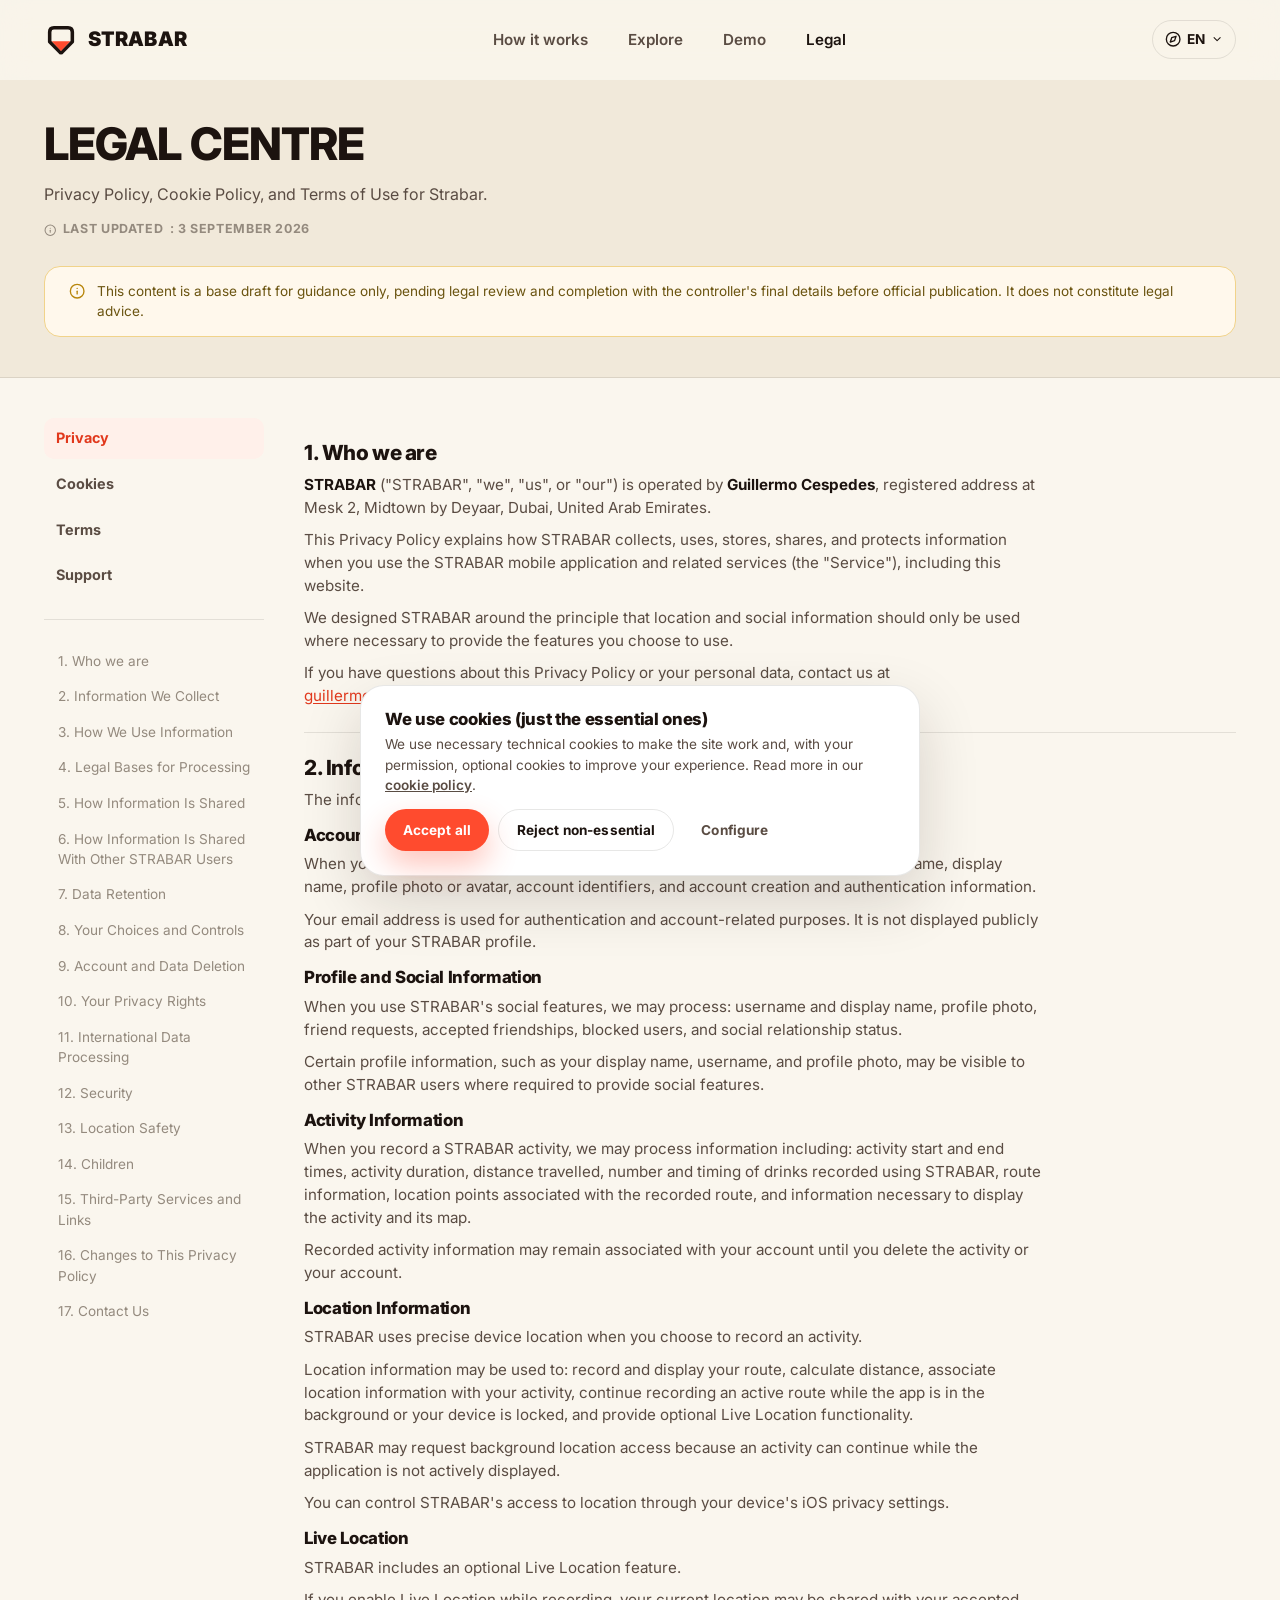
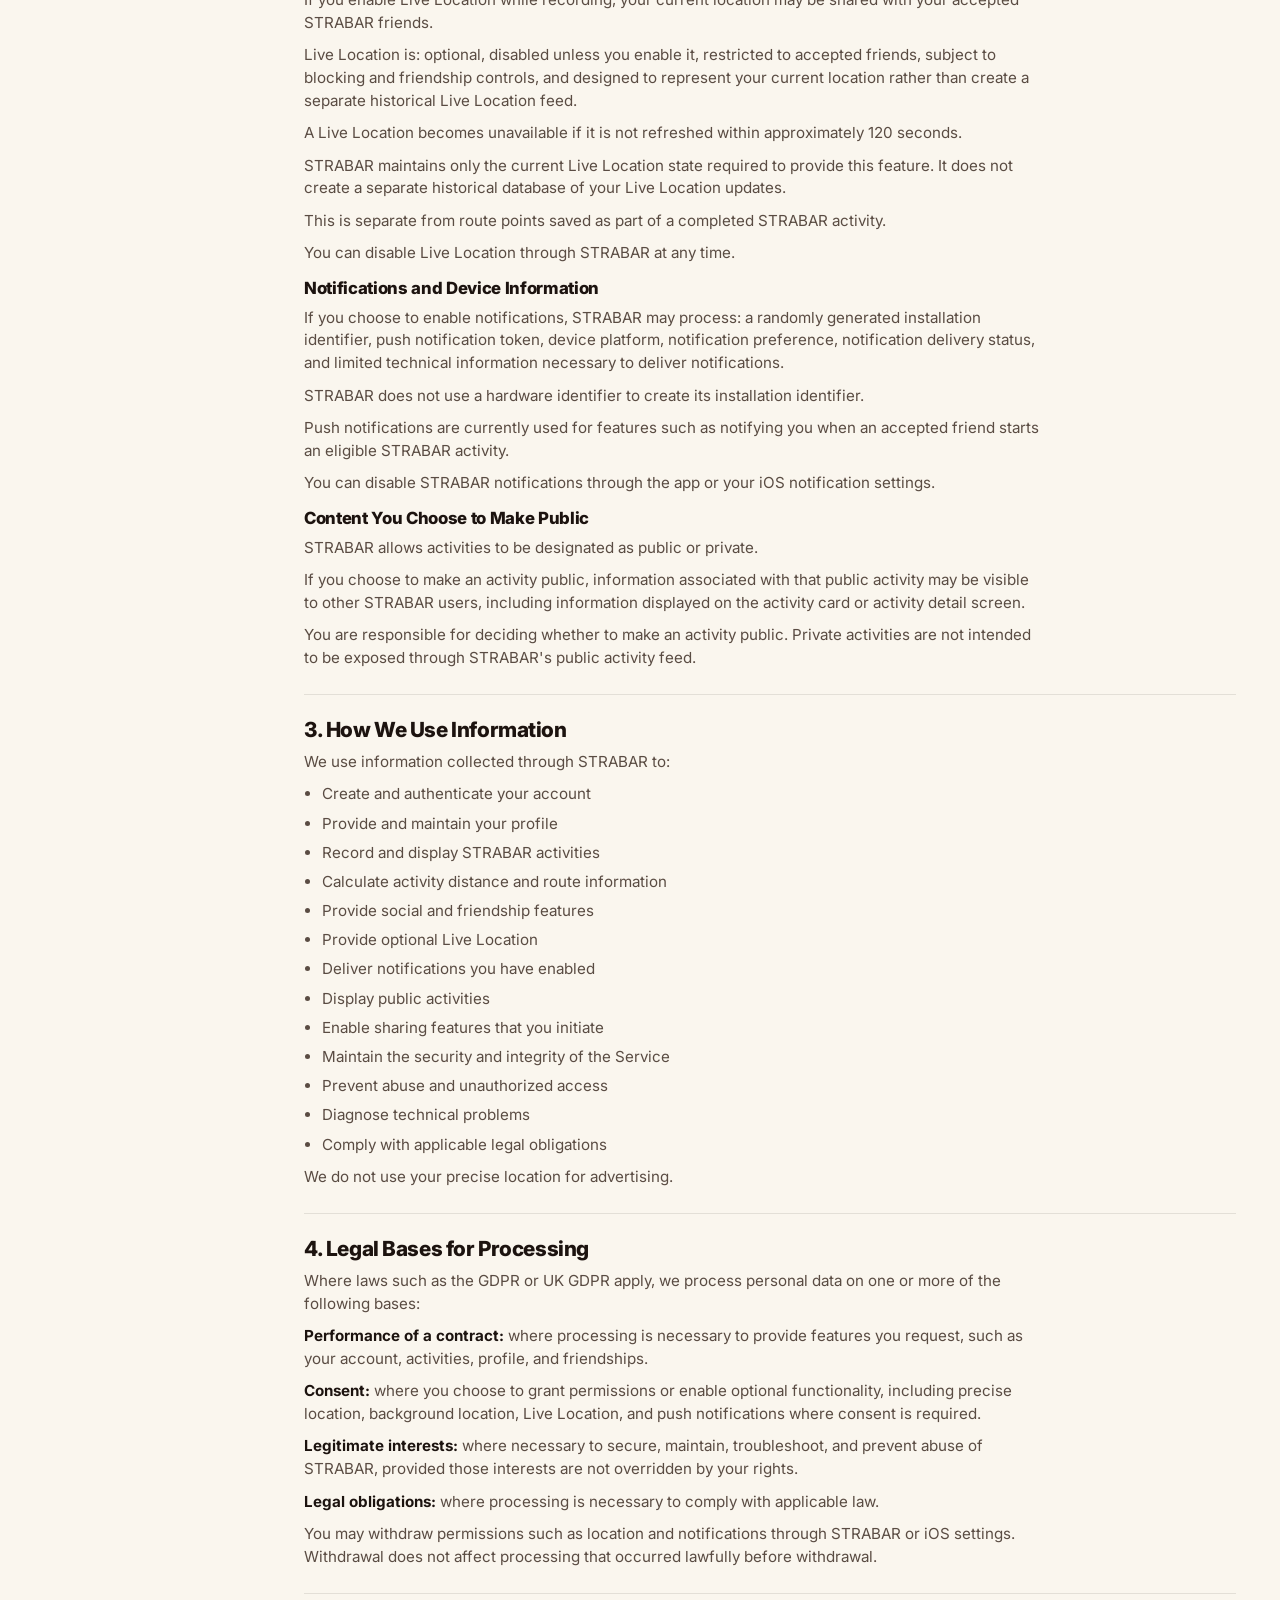
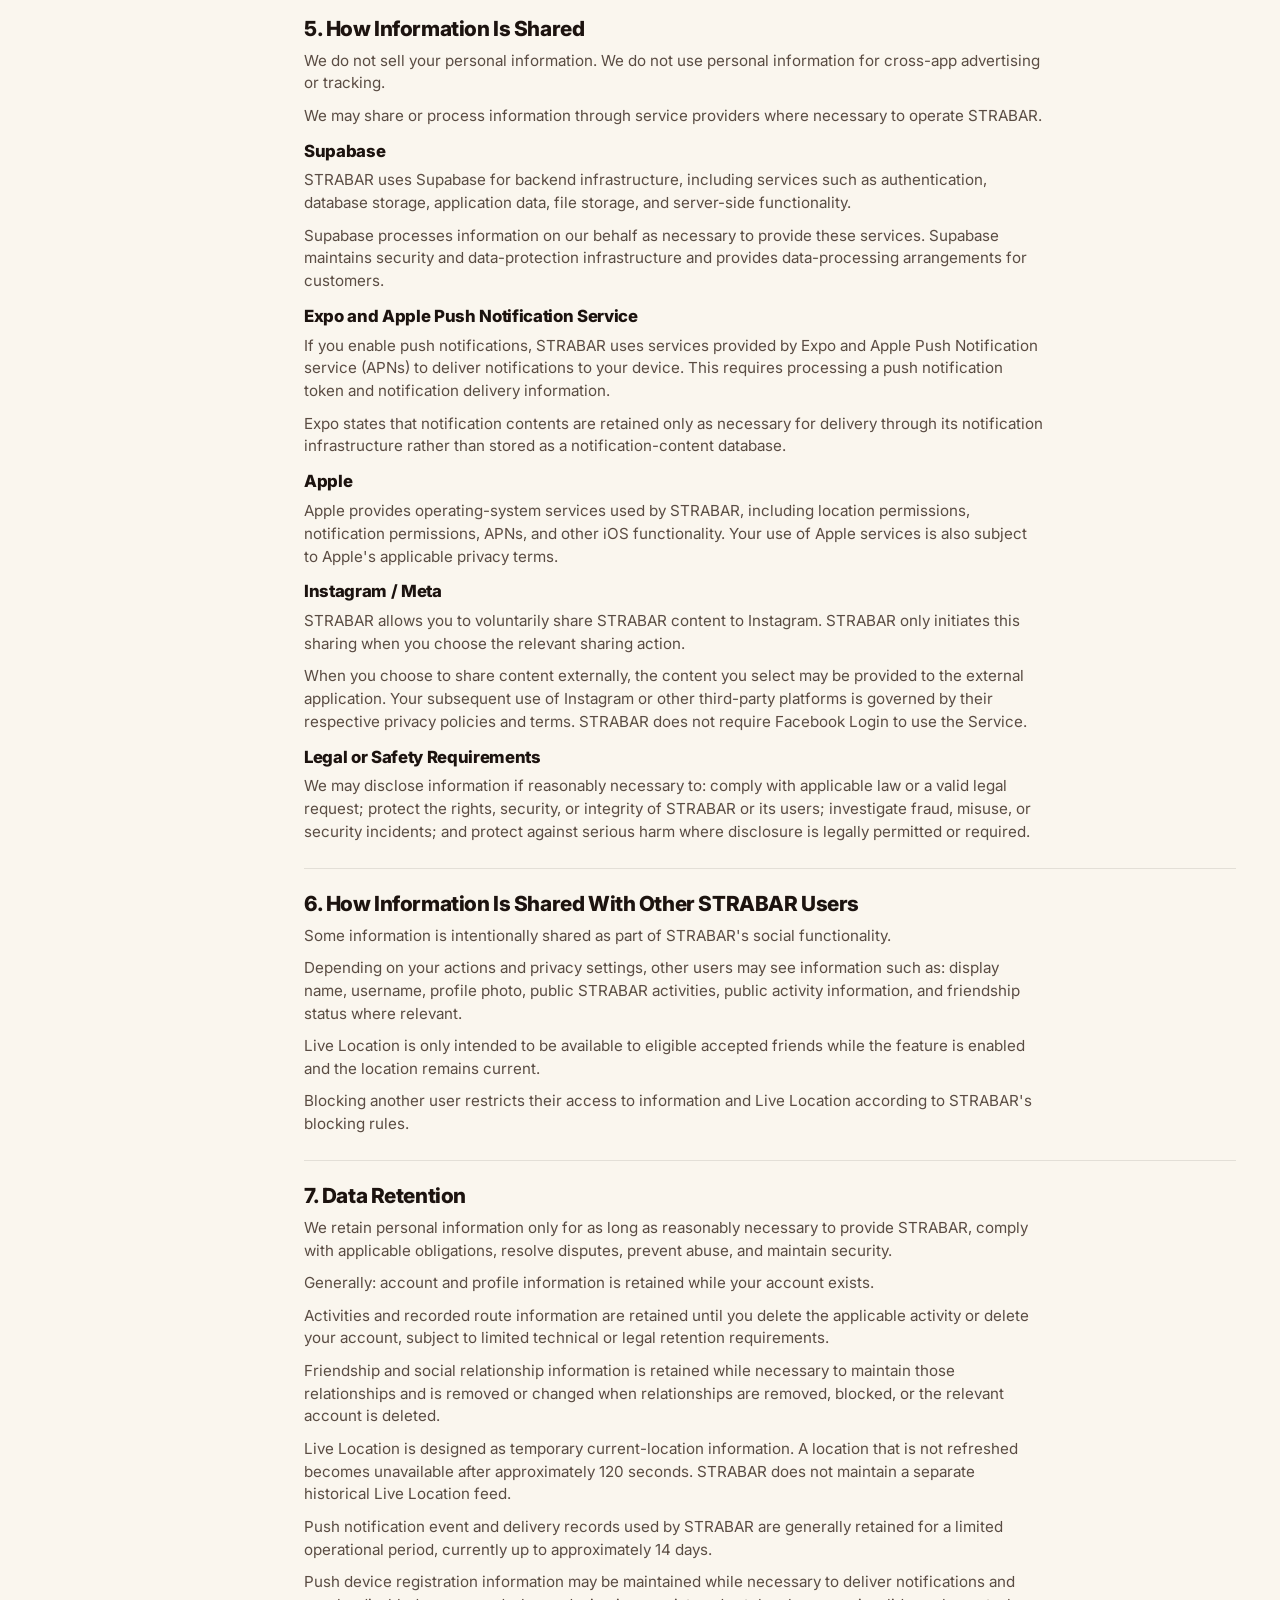
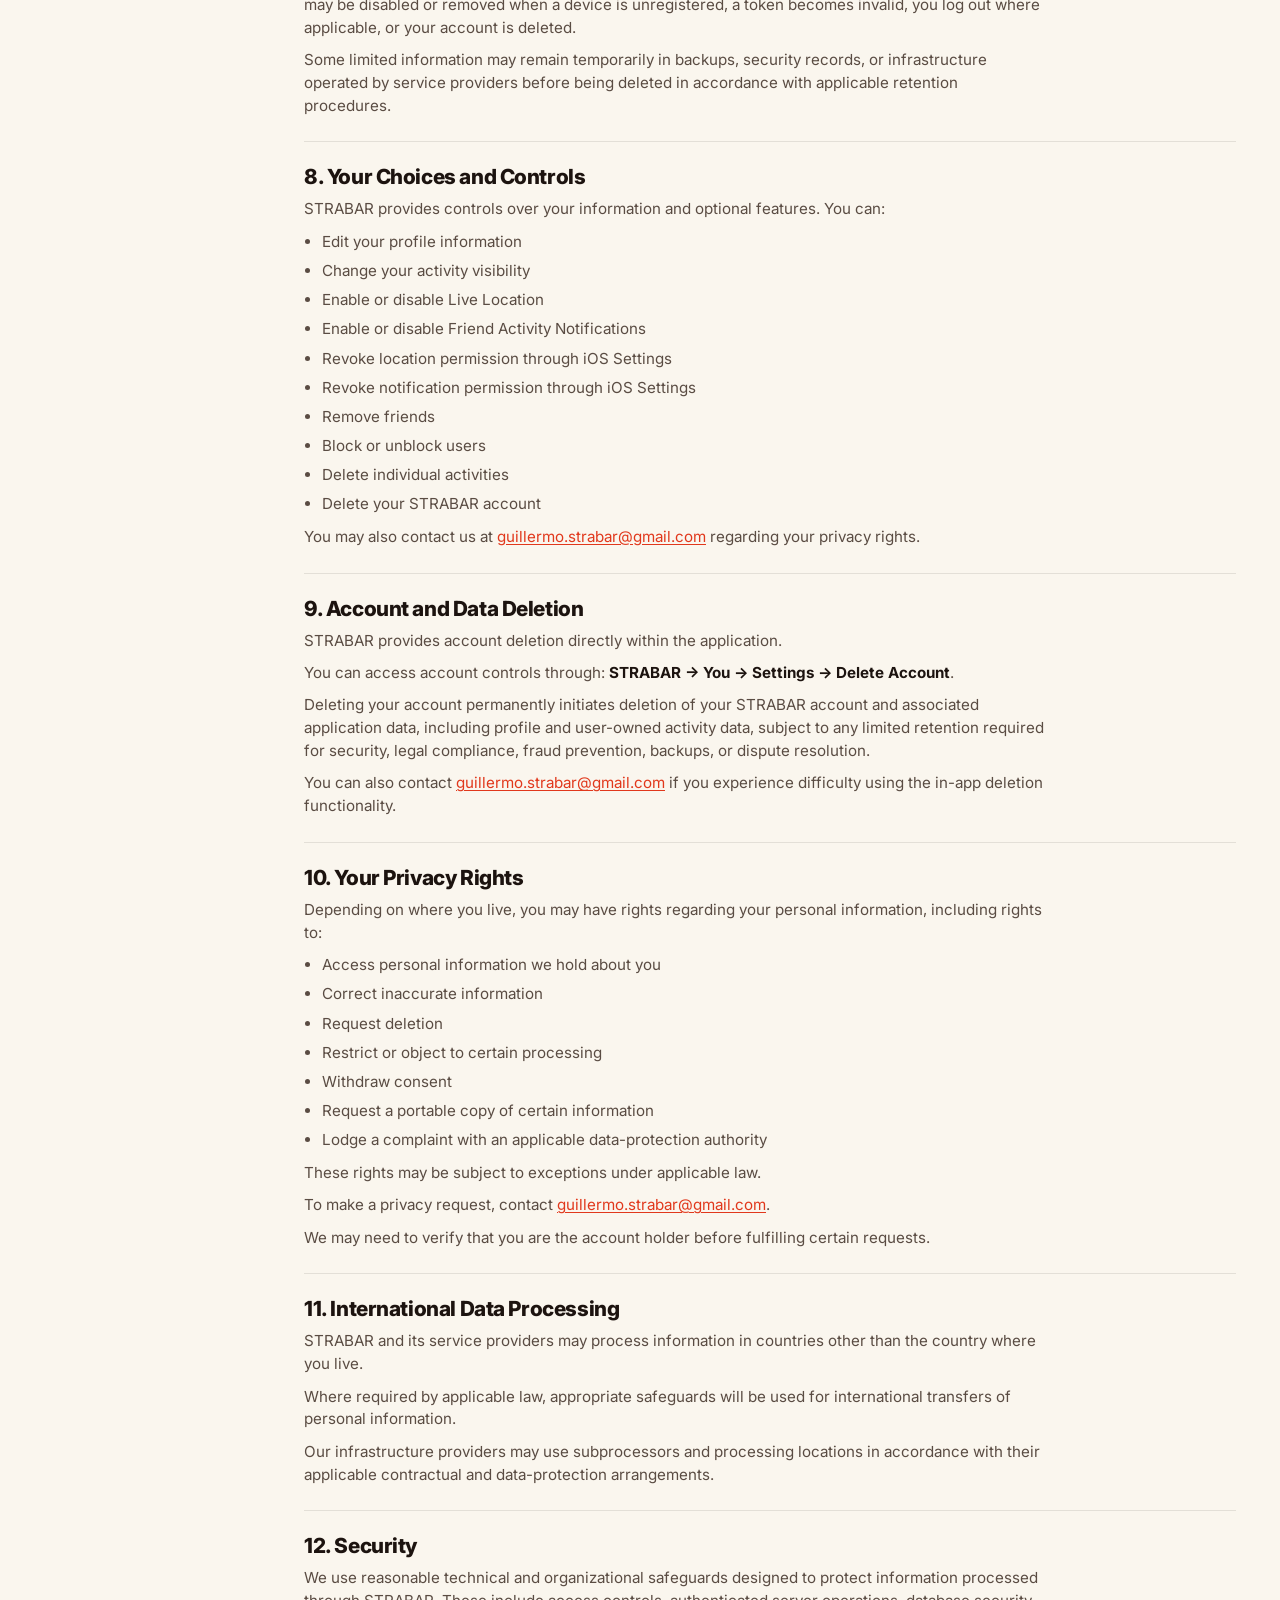
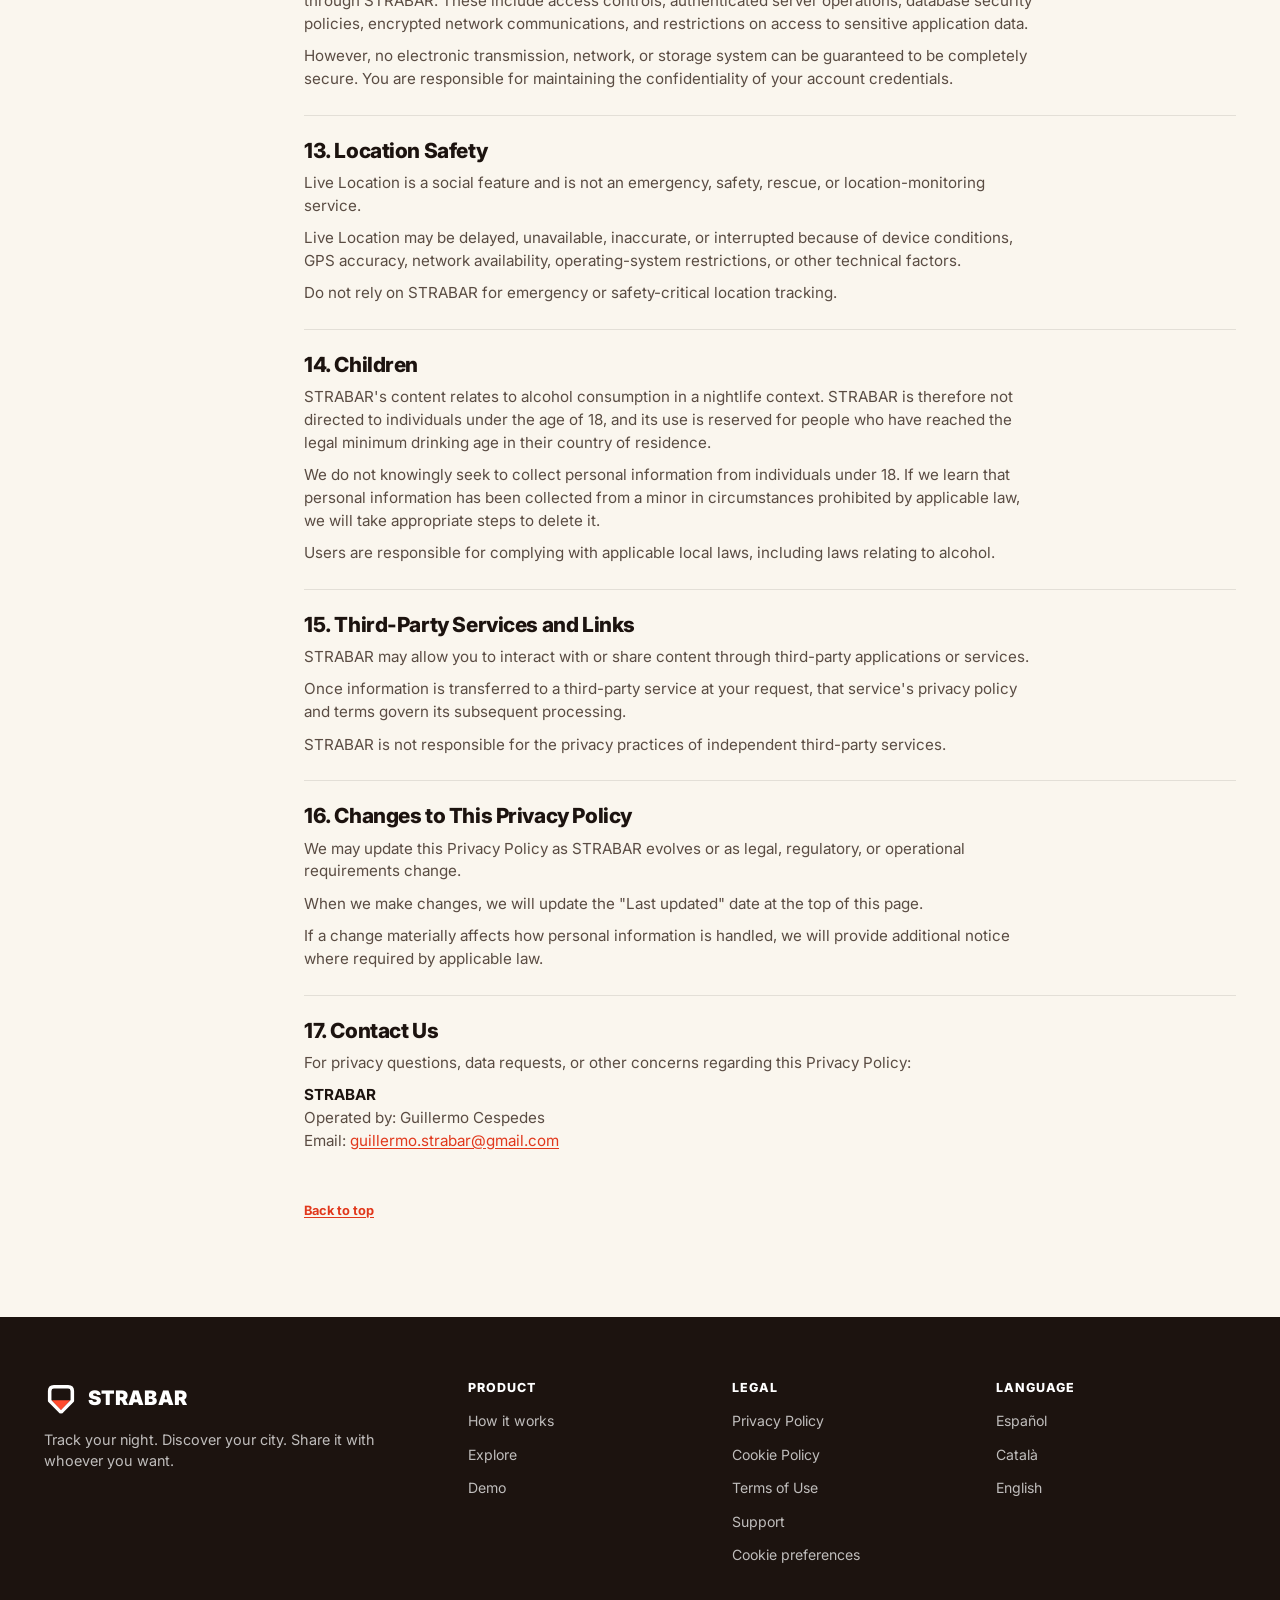
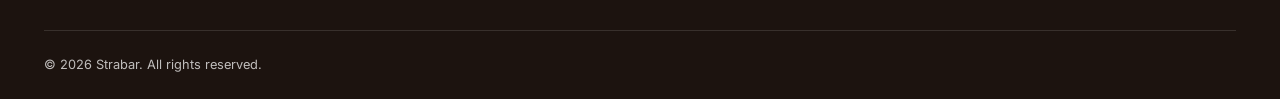
==== commit f1d6817f: "Raise Privacy Policy minimum age from 13 to 18 STRABAR's content revolves around nightlife and alcoh" ====
--- a/legal.html
+++ b/legal.html
@@ -301,8 +301,8 @@
                 <p>No confíes en STRABAR para el seguimiento de ubicación en situaciones de emergencia o críticas para la seguridad.</p>
               </section>
               <section id="priv-14-es"><h2>14. Menores</h2>
-                <p>STRABAR no está dirigida a menores de 13 años.</p>
-                <p>No pretendemos recopilar de forma consciente información personal de menores de 13 años. Si tenemos conocimiento de que se ha recopilado información personal de un menor en circunstancias prohibidas por la normativa aplicable, tomaremos las medidas oportunas para eliminarla.</p>
+                <p>El contenido de STRABAR está relacionado con el consumo de bebidas alcohólicas en un contexto de ocio nocturno. Por ello, STRABAR no está dirigida a menores de 18 años y su uso está reservado a personas que hayan alcanzado la edad legal mínima para el consumo de alcohol en su país de residencia.</p>
+                <p>No pretendemos recopilar de forma consciente información personal de menores de 18 años. Si tenemos conocimiento de que se ha recopilado información personal de un menor en circunstancias prohibidas por la normativa aplicable, tomaremos las medidas oportunas para eliminarla.</p>
                 <p>Las personas usuarias son responsables de cumplir con la normativa local aplicable, incluida la relativa al consumo de alcohol.</p>
               </section>
               <section id="priv-15-es"><h2>15. Servicios y enlaces de terceros</h2>
@@ -474,8 +474,8 @@
                 <p>Do not rely on STRABAR for emergency or safety-critical location tracking.</p>
               </section>
               <section id="priv-14-en"><h2>14. Children</h2>
-                <p>STRABAR is not directed to children under the age of 13.</p>
-                <p>We do not knowingly seek to collect personal information from children under 13. If we learn that personal information has been collected from a child in circumstances prohibited by applicable law, we will take appropriate steps to delete it.</p>
+                <p>STRABAR's content relates to alcohol consumption in a nightlife context. STRABAR is therefore not directed to individuals under the age of 18, and its use is reserved for people who have reached the legal minimum drinking age in their country of residence.</p>
+                <p>We do not knowingly seek to collect personal information from individuals under 18. If we learn that personal information has been collected from a minor in circumstances prohibited by applicable law, we will take appropriate steps to delete it.</p>
                 <p>Users are responsible for complying with applicable local laws, including laws relating to alcohol.</p>
               </section>
               <section id="priv-15-en"><h2>15. Third-Party Services and Links</h2>
@@ -647,8 +647,8 @@
                 <p>No confiïs en STRABAR per al seguiment d'ubicació en situacions d'emergència o crítiques per a la seguretat.</p>
               </section>
               <section id="priv-14-ca"><h2>14. Menors</h2>
-                <p>STRABAR no està dirigida a menors de 13 anys.</p>
-                <p>No pretenem recollir de manera conscient informació personal de menors de 13 anys. Si tenim coneixement que s'ha recollit informació personal d'un menor en circumstàncies prohibides per la normativa aplicable, prendrem les mesures oportunes per eliminar-la.</p>
+                <p>El contingut de STRABAR està relacionat amb el consum de begudes alcohòliques en un context d'oci nocturn. Per això, STRABAR no està dirigida a menors de 18 anys i el seu ús està reservat a persones que hagin assolit l'edat legal mínima per al consum d'alcohol al seu país de residència.</p>
+                <p>No pretenem recollir de manera conscient informació personal de menors de 18 anys. Si tenim coneixement que s'ha recollit informació personal d'un menor en circumstàncies prohibides per la normativa aplicable, prendrem les mesures oportunes per eliminar-la.</p>
                 <p>Les persones usuàries són responsables de complir amb la normativa local aplicable, inclosa la relativa al consum d'alcohol.</p>
               </section>
               <section id="priv-15-ca"><h2>15. Serveis i enllaços de tercers</h2>
